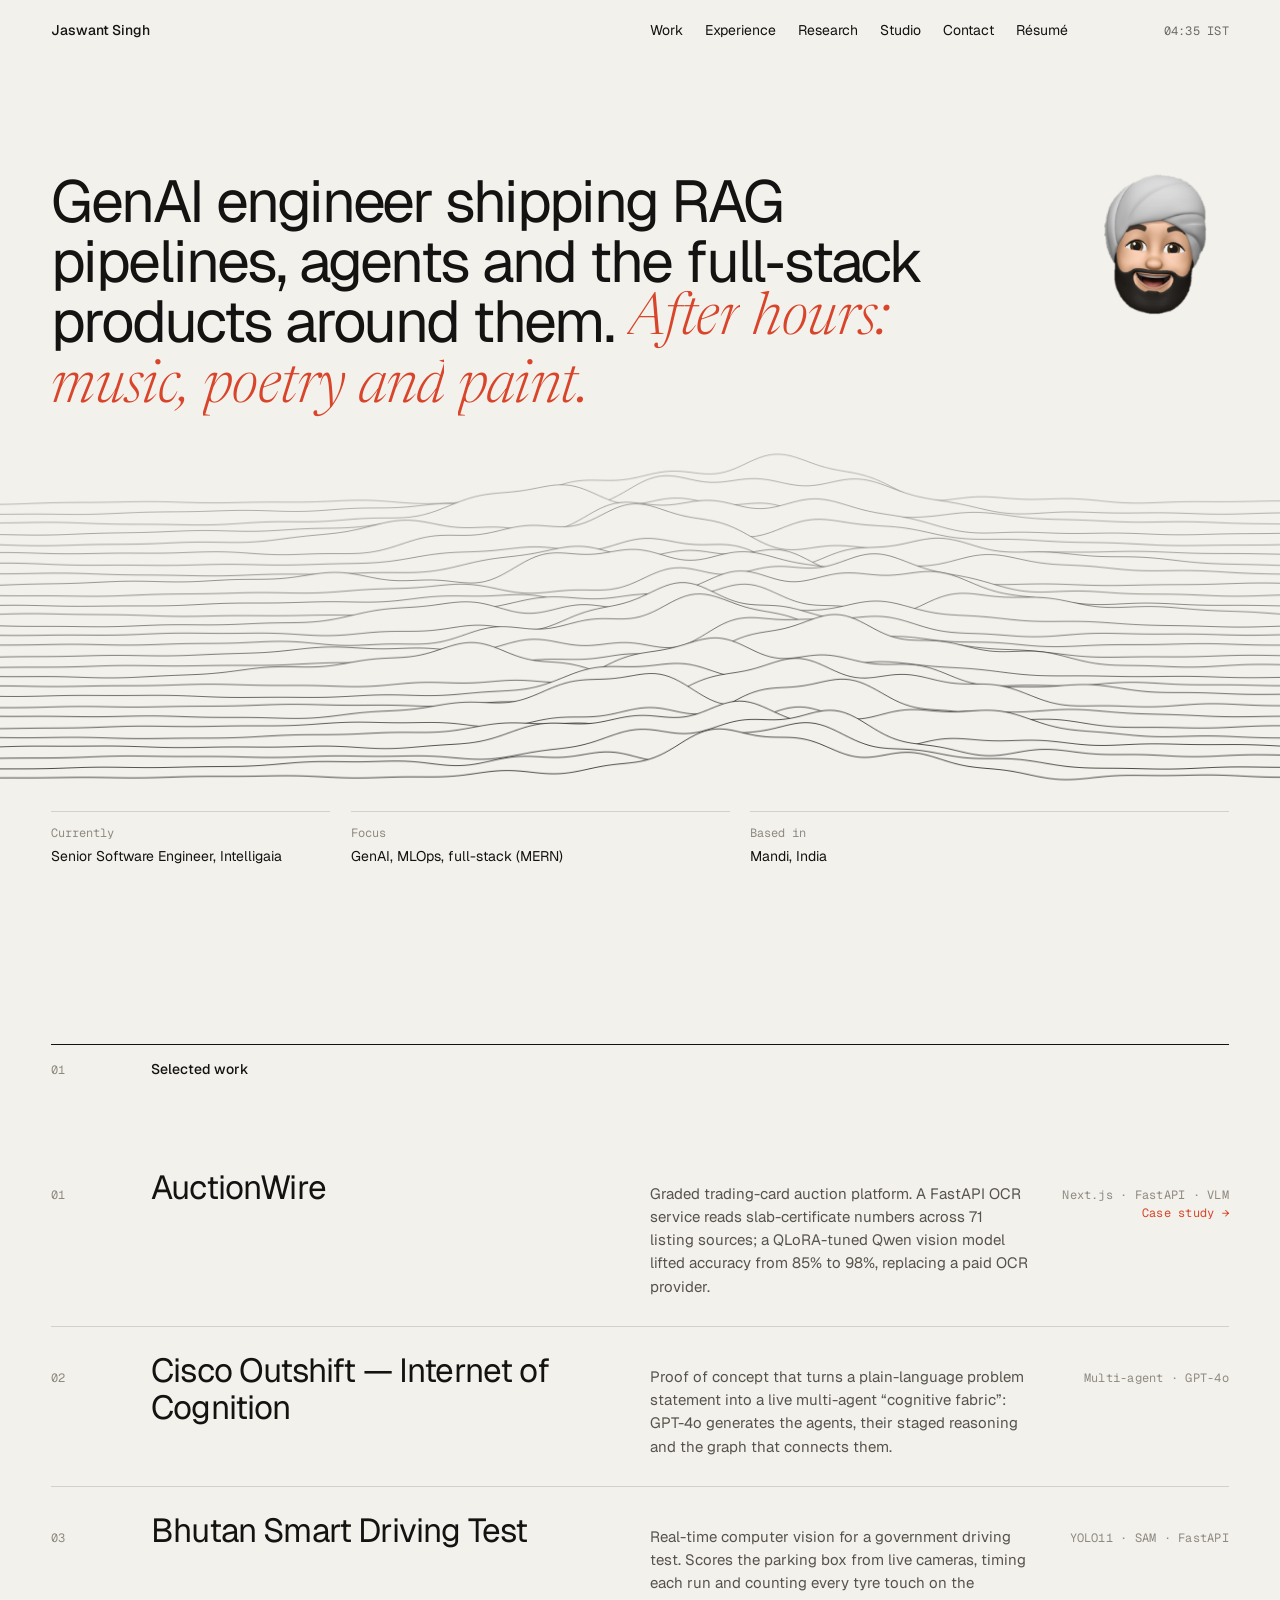
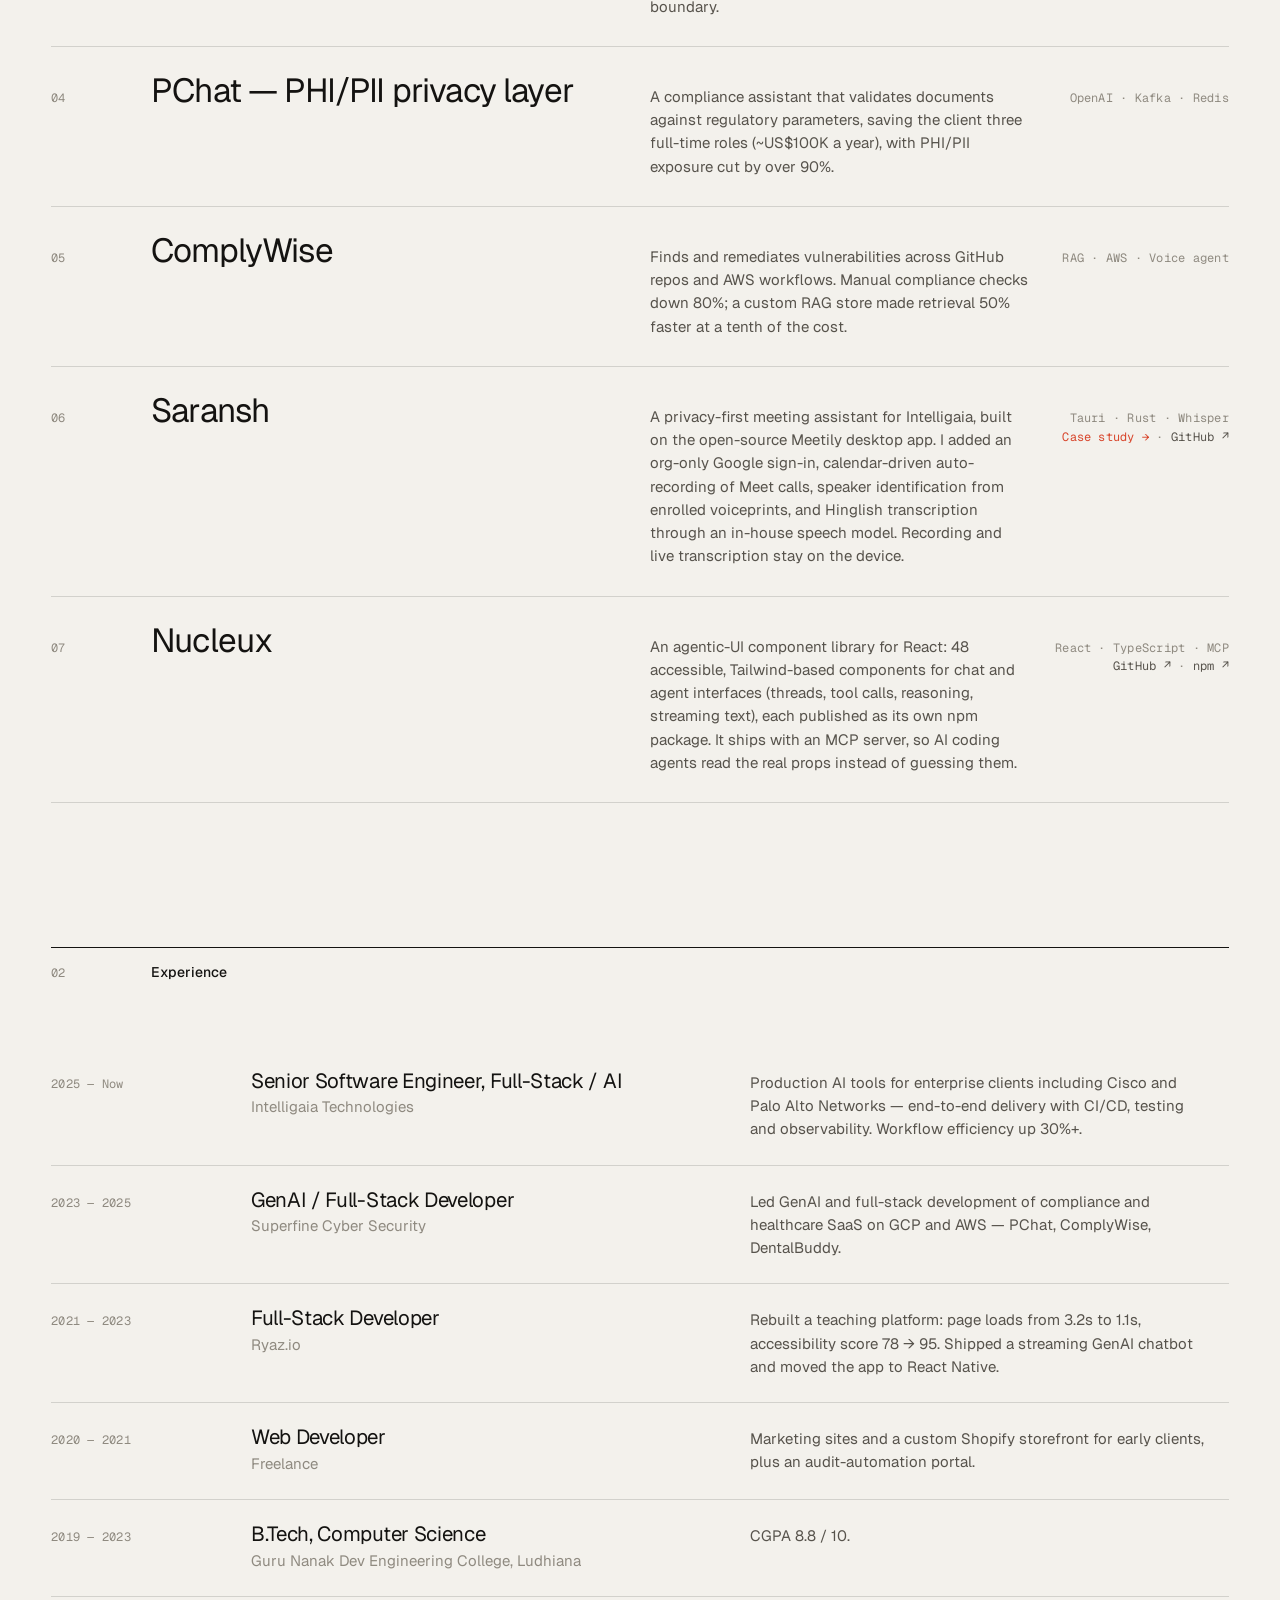
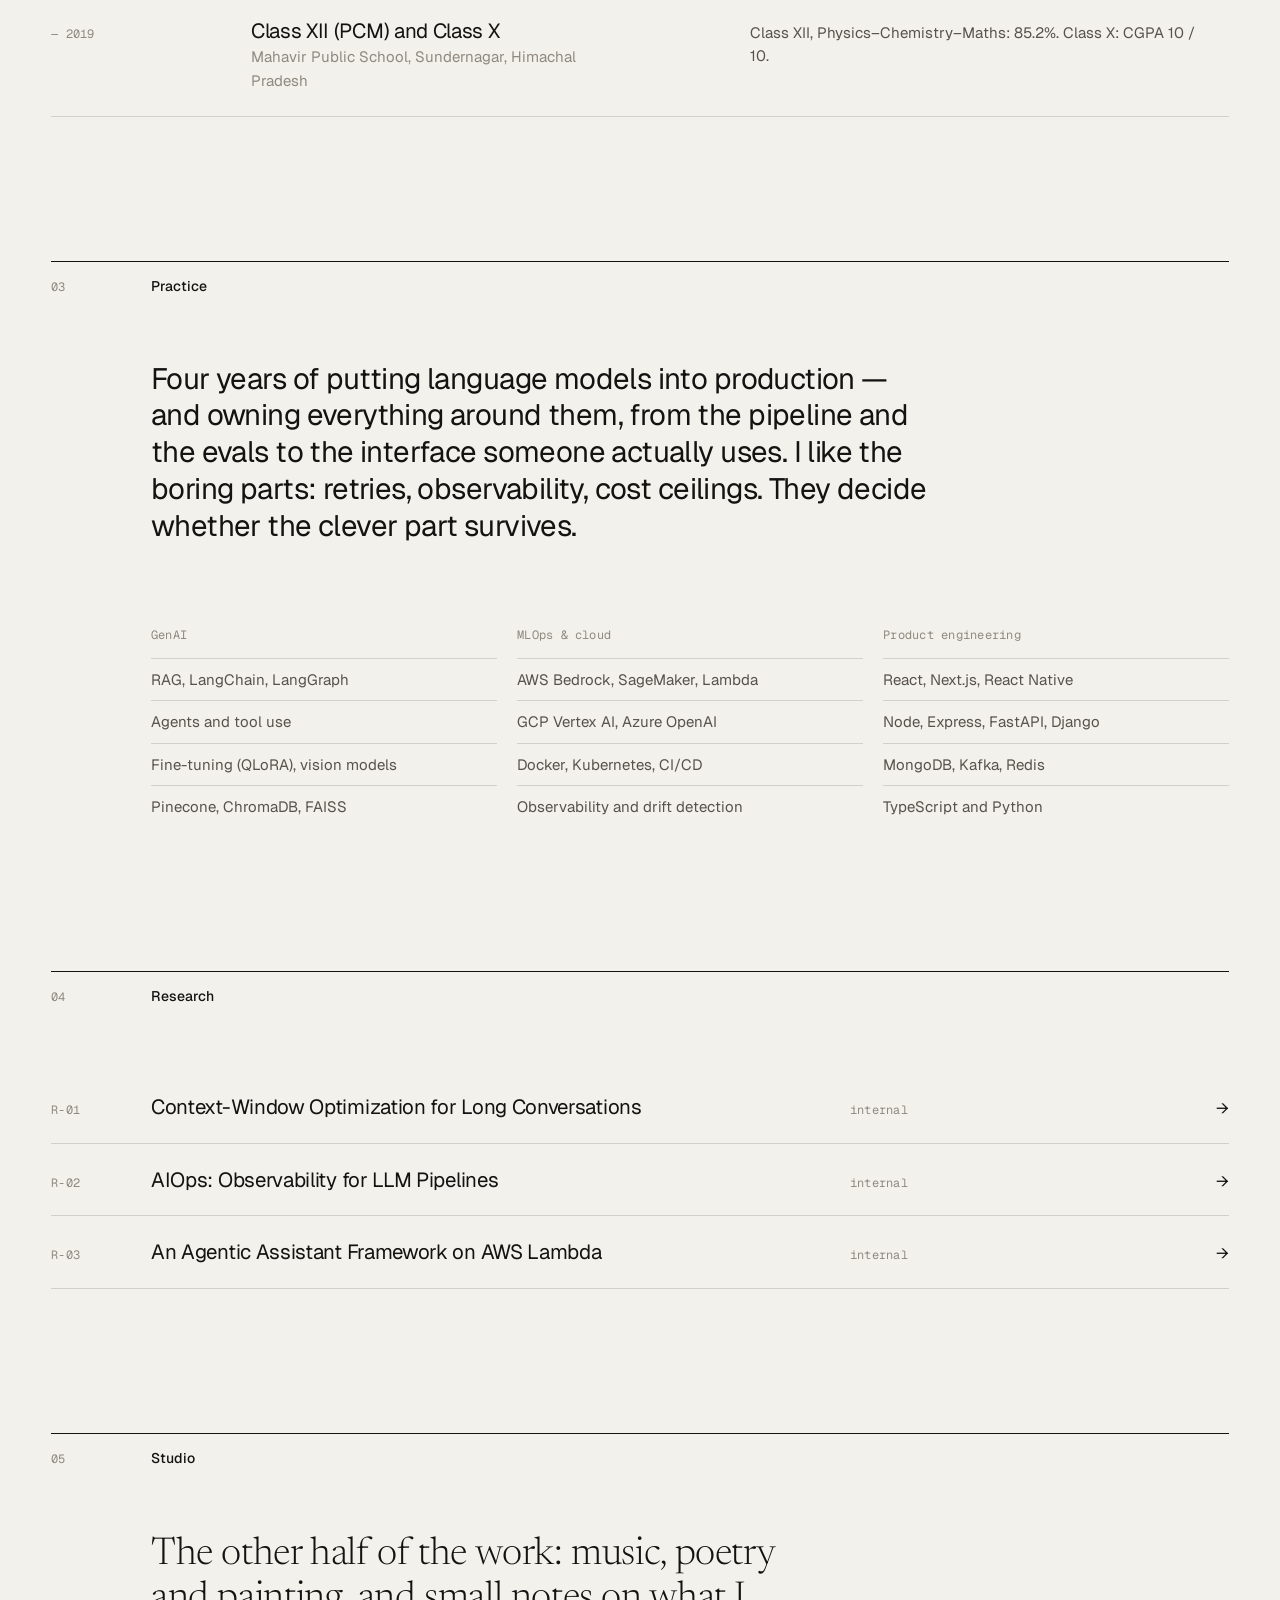
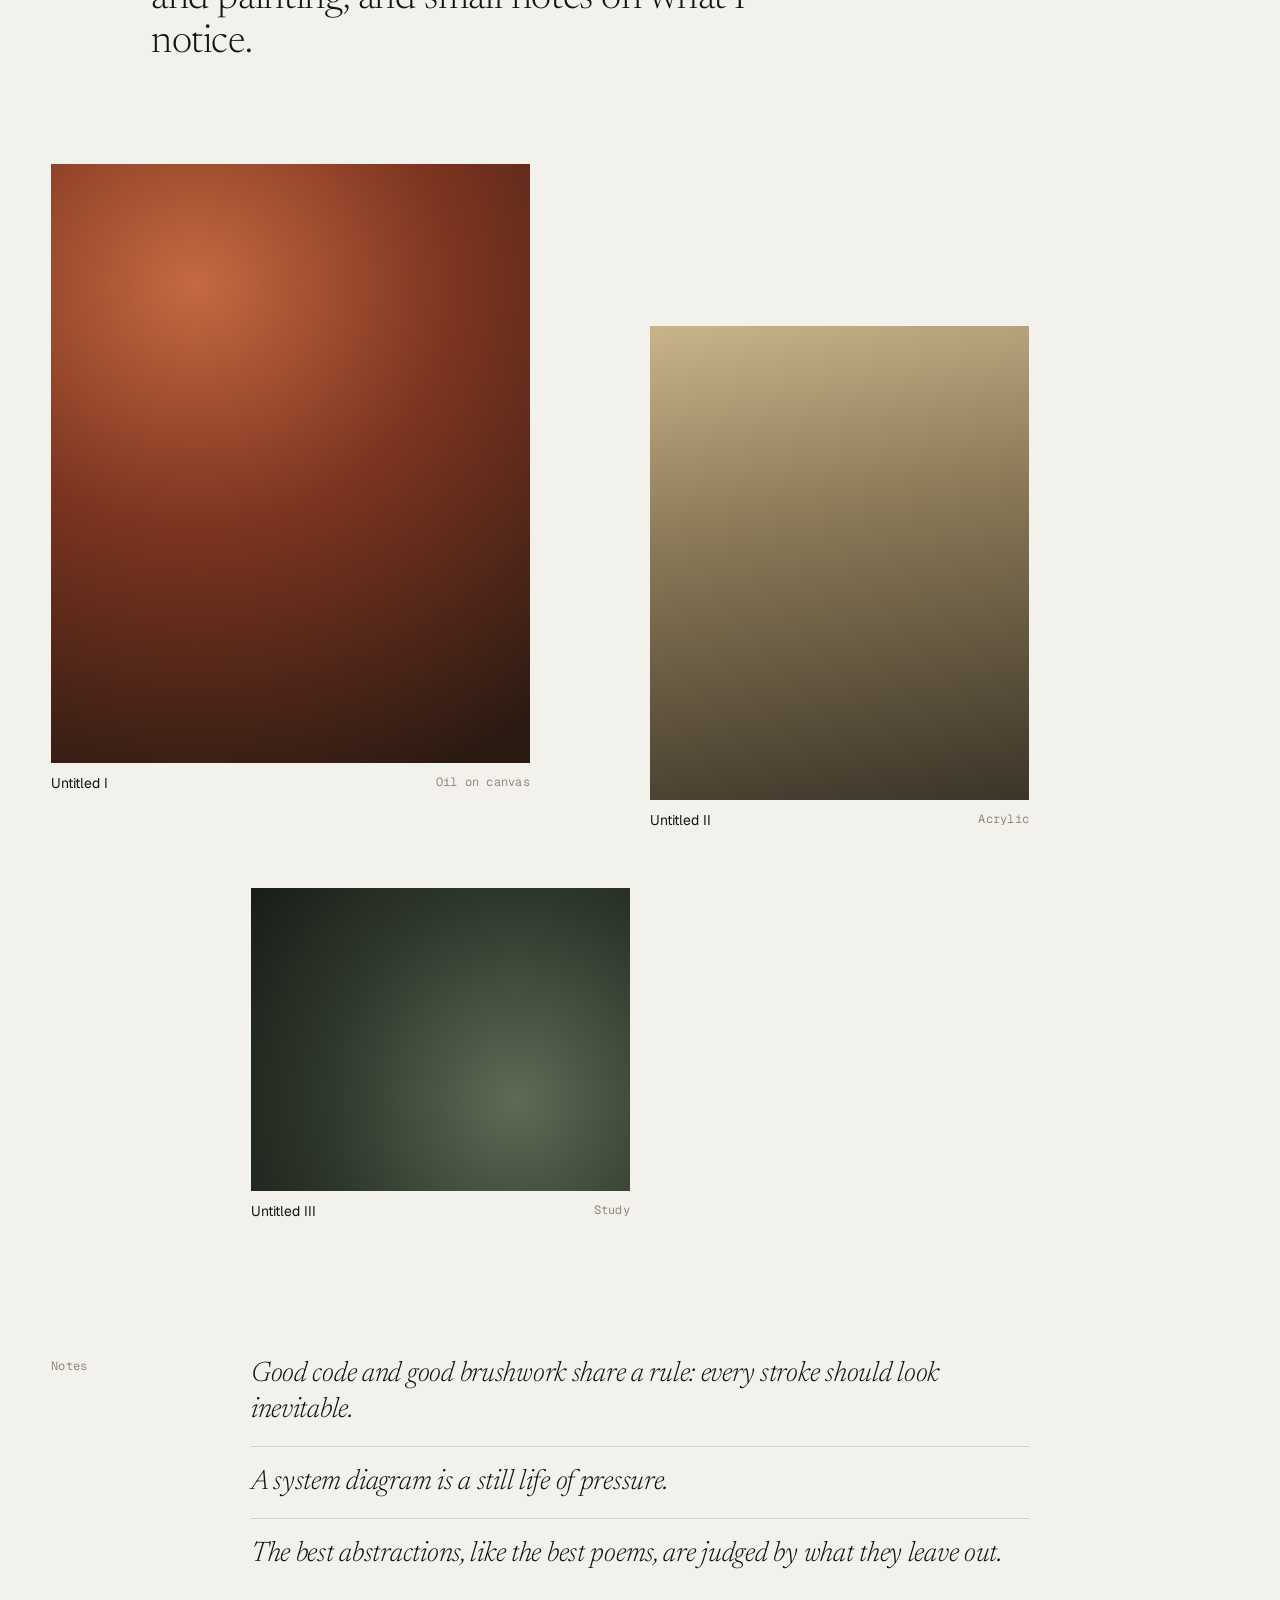
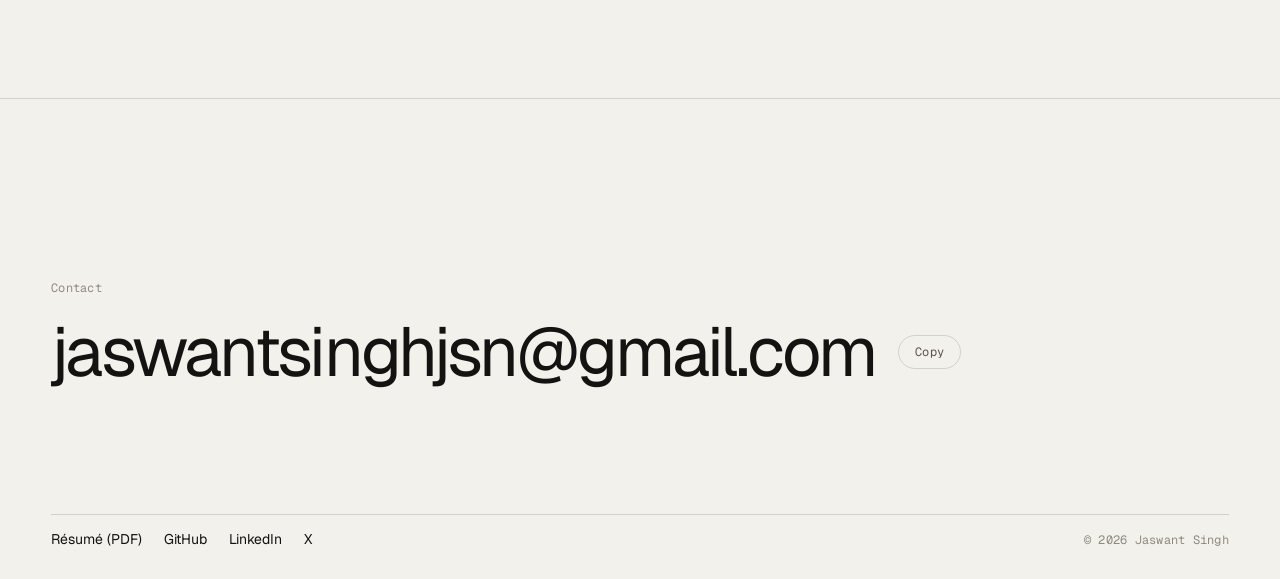
==== index.html @ c00fb73a "Add schooling; describe the art side as music, poetry and paint - Experience: Class XII (PCM, 85.2%)" ====
<!DOCTYPE html>
<html lang="en">
<head>
<meta charset="UTF-8" />
<meta name="viewport" content="width=device-width, initial-scale=1.0" />
<title>Jaswant Singh — GenAI Engineer</title>
<meta name="description" content="Jaswant Singh is a GenAI engineer with 4+ years shipping production RAG pipelines, agentic workflows and the full-stack products around them. After hours: music, poetry and paint." />
<meta name="theme-color" content="#f3f1ec" />
<link rel="canonical" href="https://jaswant.art/" />
<meta property="og:type" content="website" />
<meta property="og:url" content="https://jaswant.art/" />
<meta property="og:title" content="Jaswant Singh — GenAI Engineer" />
<meta property="og:description" content="GenAI engineer shipping RAG pipelines, agents and the full-stack products around them. After hours: music, poetry and paint." />
<meta property="og:image" content="https://jaswant.art/og.png" />
<meta name="twitter:card" content="summary_large_image" />
<meta name="twitter:creator" content="@CodeComposer009" />
<meta name="twitter:title" content="Jaswant Singh — GenAI Engineer" />
<meta name="twitter:description" content="GenAI engineer shipping RAG pipelines, agents and the full-stack products around them. After hours: music, poetry and paint." />
<meta name="twitter:image" content="https://jaswant.art/og.png" />
<link rel="icon" href="/favicon.ico" sizes="any" />
<link rel="icon" type="image/png" sizes="32x32" href="/img/favicon-32.png" />
<link rel="icon" type="image/png" sizes="192x192" href="/img/icon-192.png" />
<link rel="apple-touch-icon" href="/img/apple-touch-icon.png" />
<link rel="preconnect" href="https://fonts.googleapis.com" />
<link rel="preconnect" href="https://fonts.gstatic.com" crossorigin />
<link href="https://fonts.googleapis.com/css2?family=Geist:wght@300;400;500&family=Geist+Mono:wght@400&family=Newsreader:ital,opsz,wght@0,6..72,300;0,6..72,400;1,6..72,300;1,6..72,400&display=swap" rel="stylesheet" />
<link rel="stylesheet" href="css/style.css" />
<script type="application/ld+json">
{
  "@context": "https://schema.org",
  "@type": "Person",
  "name": "Jaswant Singh",
  "url": "https://jaswant.art/",
  "image": "https://jaswant.art/img/me.png",
  "jobTitle": "Senior Software Engineer (GenAI / Full-Stack)",
  "description": "GenAI engineer shipping RAG pipelines, agents and the full-stack products around them. After hours: music, poetry and paint.",
  "email": "mailto:jaswantsinghjsn@gmail.com",
  "worksFor": { "@type": "Organization", "name": "Intelligaia Technologies" },
  "alumniOf": [
    { "@type": "CollegeOrUniversity", "name": "Guru Nanak Dev Engineering College, Ludhiana" },
    { "@type": "HighSchool", "name": "Mahavir Public School, Sundernagar" }
  ],
  "address": { "@type": "PostalAddress", "addressLocality": "Mandi", "addressRegion": "Himachal Pradesh", "addressCountry": "IN" },
  "knowsAbout": ["Generative AI", "Retrieval-augmented generation", "AI agents", "LangChain", "LangGraph", "MLOps", "React", "Next.js", "Node.js", "Python", "FastAPI", "MongoDB", "System design", "Music", "Poetry", "Painting"],
  "sameAs": [
    "https://github.com/jaswantsinghh",
    "https://www.linkedin.com/in/jaswant-singh009",
    "https://x.com/CodeComposer009"
  ]
}
</script>
</head>
<body>

<a class="skip" href="#work">Skip to work</a>

<header class="top" id="top">
  <a class="top__name" href="#">Jaswant Singh</a>
  <nav class="top__nav" aria-label="Primary">
    <a href="#work">Work</a>
    <a href="#experience" class="top__wide">Experience</a>
    <a href="#writing">Research</a>
    <a href="#studio">Studio</a>
    <a href="#contact">Contact</a>
    <a href="resume.pdf" class="top__wide" target="_blank" rel="noopener">Résumé</a>
  </nav>
  <span class="top__time mono" id="clock" aria-label="Local time"></span>
</header>

<main>

  <!-- ─────────────────────────── INTRO ─────────────────────────── -->
  <section class="intro" aria-label="Introduction">
    <img class="intro__me" id="me" src="img/me.png" width="180" height="180" alt="Jaswant’s memoji: a smiling face with a grey turban and a full black beard" />
    <h1 class="intro__lede" data-split>
      GenAI engineer shipping RAG pipelines, agents and the full&#8209;stack products around them.
      <span class="soft">After hours: music, poetry and paint.</span>
    </h1>

    <dl class="intro__meta">
      <div><dt>Currently</dt><dd>Senior Software Engineer, Intelligaia</dd></div>
      <div><dt>Focus</dt><dd>GenAI, MLOps, full-stack (MERN)</dd></div>
      <div><dt>Based in</dt><dd>Mandi, India</dd></div>
    </dl>

    <canvas class="intro__field" id="field" aria-hidden="true"></canvas>
  </section>

  <!-- ─────────────────────────── WORK ─────────────────────────── -->
  <!-- ✏️ EDIT HERE: one <li class="row"> per project. data-seed changes the hover drawing. -->
  <section class="block" id="work">
    <header class="block__head">
      <span class="block__num mono">01</span>
      <h2 class="block__title">Selected work</h2>
    </header>

    <ol class="rows" id="workRows">
      <li class="row row--link" data-seed="3" data-reveal>
        <span class="row__idx mono">01</span>
        <h3 class="row__title"><a class="row__link" href="work/auctionwire/">AuctionWire</a></h3>
        <p class="row__desc">Graded trading-card auction platform. A FastAPI OCR service reads slab-certificate numbers across 71 listing sources; a QLoRA-tuned Qwen vision model lifted accuracy from 85% to 98%, replacing a paid OCR provider.</p>
        <span class="row__tags mono">Next.js · FastAPI · VLM<br/><span class="row__cta">Case study →</span></span>
      </li>
      <li class="row" data-seed="11" data-reveal>
        <span class="row__idx mono">02</span>
        <h3 class="row__title">Cisco Outshift — Internet of Cognition</h3>
        <p class="row__desc">Proof of concept that turns a plain-language problem statement into a live multi-agent “cognitive fabric”: GPT-4o generates the agents, their staged reasoning and the graph that connects them.</p>
        <span class="row__tags mono">Multi-agent · GPT-4o</span>
      </li>
      <li class="row" data-seed="27" data-reveal>
        <span class="row__idx mono">03</span>
        <h3 class="row__title">Bhutan Smart Driving Test</h3>
        <p class="row__desc">Real-time computer vision for a government driving test. Scores the parking box from live cameras, timing each run and counting every tyre touch on the boundary.</p>
        <span class="row__tags mono">YOLO11 · SAM · FastAPI</span>
      </li>
      <li class="row" data-seed="42" data-reveal>
        <span class="row__idx mono">04</span>
        <h3 class="row__title">PChat — PHI/PII privacy layer</h3>
        <p class="row__desc">A compliance assistant that validates documents against regulatory parameters, saving the client three full-time roles (~US$100K a year), with PHI/PII exposure cut by over 90%.</p>
        <span class="row__tags mono">OpenAI · Kafka · Redis</span>
      </li>
      <li class="row" data-seed="8" data-reveal>
        <span class="row__idx mono">05</span>
        <h3 class="row__title">ComplyWise</h3>
        <p class="row__desc">Finds and remediates vulnerabilities across GitHub repos and AWS workflows. Manual compliance checks down 80%; a custom RAG store made retrieval 50% faster at a tenth of the cost.</p>
        <span class="row__tags mono">RAG · AWS · Voice agent</span>
      </li>
      <li class="row row--link" data-seed="15" data-reveal>
        <span class="row__idx mono">06</span>
        <h3 class="row__title"><a class="row__link" href="work/saransh/">Saransh</a></h3>
        <p class="row__desc">A privacy-first meeting assistant for Intelligaia, built on the open-source Meetily desktop app. I added an org-only Google sign-in, calendar-driven auto-recording of Meet calls, speaker identification from enrolled voiceprints, and Hinglish transcription through an in-house speech model. Recording and live transcription stay on the device.</p>
        <span class="row__tags mono">Tauri · Rust · Whisper<br/><span class="row__cta">Case study →</span> · <a class="row__ext" href="https://github.com/jaswantsingh09/Saransh" target="_blank" rel="noopener">GitHub ↗</a></span>
      </li>
      <li class="row" data-seed="33" data-reveal>
        <span class="row__idx mono">07</span>
        <h3 class="row__title">Nucleux</h3>
        <p class="row__desc">An agentic-UI component library for React: 48 accessible, Tailwind-based components for chat and agent interfaces (threads, tool calls, reasoning, streaming text), each published as its own npm package. It ships with an MCP server, so AI coding agents read the real props instead of guessing them.</p>
        <span class="row__tags mono">React · TypeScript · MCP<br/><a class="row__ext" href="https://github.com/intelligaia-open-labs/nucleux" target="_blank" rel="noopener">GitHub ↗</a> · <a class="row__ext" href="https://www.npmjs.com/package/@nucleux/react" target="_blank" rel="noopener">npm ↗</a></span>
      </li>
    </ol>

    <div class="peek" id="peek" aria-hidden="true"><canvas id="peekCanvas"></canvas></div>
  </section>

  <!-- ─────────────────────────── EXPERIENCE ─────────────────────────── -->
  <section class="block" id="experience">
    <header class="block__head">
      <span class="block__num mono">02</span>
      <h2 class="block__title">Experience</h2>
    </header>

    <ol class="cv">
      <li class="cv__item" data-reveal>
        <span class="cv__when mono">2025 — Now</span>
        <div class="cv__what">
          <h3>Senior Software Engineer, Full-Stack / AI</h3>
          <p class="cv__org">Intelligaia Technologies</p>
        </div>
        <p class="cv__note">Production AI tools for enterprise clients including Cisco and Palo Alto Networks — end-to-end delivery with CI/CD, testing and observability. Workflow efficiency up 30%+.</p>
      </li>
      <li class="cv__item" data-reveal>
        <span class="cv__when mono">2023 — 2025</span>
        <div class="cv__what">
          <h3>GenAI / Full-Stack Developer</h3>
          <p class="cv__org">Superfine Cyber Security</p>
        </div>
        <p class="cv__note">Led GenAI and full-stack development of compliance and healthcare SaaS on GCP and AWS — PChat, ComplyWise, DentalBuddy.</p>
      </li>
      <li class="cv__item" data-reveal>
        <span class="cv__when mono">2021 — 2023</span>
        <div class="cv__what">
          <h3>Full-Stack Developer</h3>
          <p class="cv__org">Ryaz.io</p>
        </div>
        <p class="cv__note">Rebuilt a teaching platform: page loads from 3.2s to 1.1s, accessibility score 78 → 95. Shipped a streaming GenAI chatbot and moved the app to React Native.</p>
      </li>
      <li class="cv__item" data-reveal>
        <span class="cv__when mono">2020 — 2021</span>
        <div class="cv__what">
          <h3>Web Developer</h3>
          <p class="cv__org">Freelance</p>
        </div>
        <p class="cv__note">Marketing sites and a custom Shopify storefront for early clients, plus an audit-automation portal.</p>
      </li>
      <li class="cv__item" data-reveal>
        <span class="cv__when mono">2019 — 2023</span>
        <div class="cv__what">
          <h3>B.Tech, Computer Science</h3>
          <p class="cv__org">Guru Nanak Dev Engineering College, Ludhiana</p>
        </div>
        <p class="cv__note">CGPA 8.8 / 10.</p>
      </li>
      <li class="cv__item" data-reveal>
        <span class="cv__when mono">— 2019</span>
        <div class="cv__what">
          <h3>Class XII (PCM) and Class X</h3>
          <p class="cv__org">Mahavir Public School, Sundernagar, Himachal Pradesh</p>
        </div>
        <p class="cv__note">Class XII, Physics–Chemistry–Maths: 85.2%. Class X: CGPA 10 / 10.</p>
      </li>
    </ol>
  </section>

  <!-- ─────────────────────────── PRACTICE ─────────────────────────── -->
  <section class="block" id="practice">
    <header class="block__head">
      <span class="block__num mono">03</span>
      <h2 class="block__title">Practice</h2>
    </header>

    <div class="practice">
      <p class="practice__statement" data-reveal>
        Four years of putting language models into production — and owning everything around them,
        from the pipeline and the evals to the interface someone actually uses. I like the boring parts:
        retries, observability, cost ceilings. They decide whether the clever part survives.
      </p>
      <div class="practice__cols">
        <div data-reveal>
          <h3 class="label">GenAI</h3>
          <ul>
            <li>RAG, LangChain, LangGraph</li>
            <li>Agents and tool use</li>
            <li>Fine-tuning (QLoRA), vision models</li>
            <li>Pinecone, ChromaDB, FAISS</li>
          </ul>
        </div>
        <div data-reveal>
          <h3 class="label">MLOps &amp; cloud</h3>
          <ul>
            <li>AWS Bedrock, SageMaker, Lambda</li>
            <li>GCP Vertex AI, Azure OpenAI</li>
            <li>Docker, Kubernetes, CI/CD</li>
            <li>Observability and drift detection</li>
          </ul>
        </div>
        <div data-reveal>
          <h3 class="label">Product engineering</h3>
          <ul>
            <li>React, Next.js, React Native</li>
            <li>Node, Express, FastAPI, Django</li>
            <li>MongoDB, Kafka, Redis</li>
            <li>TypeScript and Python</li>
          </ul>
        </div>
      </div>
    </div>
  </section>

  <!-- ─────────────────────────── WRITING ─────────────────────────── -->
  <section class="block" id="writing">
    <header class="block__head">
      <span class="block__num mono">04</span>
      <h2 class="block__title">Research</h2>
    </header>
    <!-- rendered from js/content.js (blog + research) -->
    <ol class="entries" id="entries"></ol>
  </section>

  <!-- ─────────────────────────── STUDIO ─────────────────────────── -->
  <section class="studio" id="studio">
    <header class="block__head">
      <span class="block__num mono">05</span>
      <h2 class="block__title">Studio</h2>
    </header>

    <p class="studio__intro" data-reveal>
      The other half of the work: music, poetry and painting,
      and small notes on what I notice.
    </p>

    <!-- ✏️ EDIT HERE: swap each .plate__ph for <img src="art/your-file.jpg" alt="Title" /> -->
    <div class="plates">
      <figure class="plate plate--a" data-reveal>
        <div class="plate__img"><div class="plate__ph plate__ph--1"></div></div>
        <figcaption><span>Untitled I</span><span class="mono">Oil on canvas</span></figcaption>
      </figure>
      <figure class="plate plate--b" data-reveal>
        <div class="plate__img"><div class="plate__ph plate__ph--2"></div></div>
        <figcaption><span>Untitled II</span><span class="mono">Acrylic</span></figcaption>
      </figure>
      <figure class="plate plate--c" data-reveal>
        <div class="plate__img"><div class="plate__ph plate__ph--3"></div></div>
        <figcaption><span>Untitled III</span><span class="mono">Study</span></figcaption>
      </figure>
    </div>

    <!-- ✏️ EDIT HERE: poems — hidden for now; delete the `hidden` attribute to show them -->
    <div class="poems" hidden>
      <article class="poem" data-reveal>
        <h3>Garbage Collection</h3>
        <p>I keep old griefs in memory<br/>
        long after their references die —<br/>
        some part of me still marks them <em>reachable</em>,<br/>
        afraid of the silence they’d free.</p>
      </article>
      <article class="poem" data-reveal>
        <h3>Attention</h3>
        <p>The model weighs each word against the rest;<br/>
        so do we, at midnight, replaying a sentence<br/>
        someone said in passing — softmax over memory,<br/>
        one moment scored above a thousand days.</p>
      </article>
      <article class="poem" data-reveal>
        <h3>Monsoon, Debugged</h3>
        <p>The rain arrives like a hotfix at 2 a.m. —<br/>
        unplanned, loud, and somehow<br/>
        exactly what the parched system needed.</p>
      </article>
    </div>

    <div class="notes">
      <h3 class="label">Notes</h3>
      <!-- ✏️ EDIT HERE: short observations -->
      <ul class="notes__list">
        <li data-reveal>Good code and good brushwork share a rule: every stroke should look inevitable.</li>
        <li data-reveal>A system diagram is a still life of pressure.</li>
        <li data-reveal>The best abstractions, like the best poems, are judged by what they leave out.</li>
      </ul>
    </div>

    <div class="journal">
      <h3 class="label">Journal</h3>
      <!-- rendered from js/content.js (journal) -->
      <ol class="journal__list" id="journal"></ol>
    </div>
  </section>

  <!-- ─────────────────────────── CONTACT ─────────────────────────── -->
  <footer class="contact" id="contact">
    <p class="label">Contact</p>
    <!-- ✏️ EDIT HERE: your real email + links -->
    <div class="contact__mailrow">
      <a class="contact__mail" href="mailto:jaswantsinghjsn@gmail.com" data-split>jaswantsinghjsn@gmail.com</a>
      <button class="contact__copy mono" type="button" data-copy="jaswantsinghjsn@gmail.com" aria-live="polite">Copy</button>
    </div>
    <div class="contact__row">
      <nav class="contact__links" aria-label="Elsewhere">
        <a href="resume.pdf" target="_blank" rel="noopener">Résumé (PDF)</a>
        <a href="https://github.com/jaswantsinghh" target="_blank" rel="me noopener">GitHub</a>
        <a href="https://www.linkedin.com/in/jaswant-singh009" target="_blank" rel="me noopener">LinkedIn</a>
        <a href="https://x.com/CodeComposer009" target="_blank" rel="me noopener">X</a>
      </nav>
      <p class="mono">© <span id="year"></span> Jaswant Singh</p>
    </div>
  </footer>
</main>

<!-- reader for blog posts and research notes -->
<div class="reader" id="reader" aria-hidden="true" role="dialog" aria-modal="true" aria-labelledby="readerMeta">
  <div class="reader__scrim" id="readerScrim"></div>
  <article class="reader__panel" tabindex="-1">
    <button class="reader__close" id="readerClose" aria-label="Close">Close</button>
    <p class="reader__meta mono" id="readerMeta"></p>
    <div class="reader__body" id="readerBody"></div>
  </article>
</div>

<script src="js/content.js"></script>
<script src="js/main.js"></script>
</body>
</html>
---- css/style.css ----
/* ═══════════════════════════════════════════════════════════════
   jaswant.art
   Paper, ink, one red. A 12-column grid and a lot of air.
   ═══════════════════════════════════════════════════════════════ */

:root {
  --paper: #f3f1ec;
  --ink: #141311;
  --ink-2: #57534c;   /* secondary text */
  --ink-3: #8f8a80;   /* tertiary / labels */
  --rule: rgba(20, 19, 17, 0.14);
  --accent: #d8452b;

  --sans: "Geist", ui-sans-serif, system-ui, -apple-system, "Segoe UI", sans-serif;
  --serif: "Newsreader", "Iowan Old Style", Georgia, serif;
  --mono: "Geist Mono", ui-monospace, "SF Mono", Menlo, monospace;

  --pad: clamp(20px, 4vw, 56px);
  --gap: clamp(14px, 1.6vw, 24px);
  --ease: cubic-bezier(0.22, 1, 0.36, 1);
}

/* the studio turns the lights down — js toggles .is-night on <html> */
html.is-night {
  --paper: #151412;
  --ink: #ece8df;
  --ink-2: #b3ada2;
  --ink-3: #7d786f;
  --rule: rgba(236, 232, 223, 0.14);
}

*, *::before, *::after { margin: 0; padding: 0; box-sizing: border-box; }

html { scroll-behavior: smooth; -webkit-text-size-adjust: 100%; }

body {
  background: var(--paper);
  color: var(--ink);
  font-family: var(--sans);
  font-size: 16px;
  line-height: 1.55;
  font-weight: 400;
  -webkit-font-smoothing: antialiased;
  text-rendering: optimizeLegibility;
  transition: background-color 0.9s var(--ease), color 0.9s var(--ease);
  overflow-x: hidden;
}

::selection { background: var(--accent); color: #fff; }

[hidden] { display: none !important; }
a { color: inherit; text-decoration: none; }
ul, ol { list-style: none; }
img { display: block; max-width: 100%; }

.mono { font-family: var(--mono); font-size: 12px; letter-spacing: 0.02em; }
.label {
  font-family: var(--mono); font-size: 12px; font-weight: 400;
  letter-spacing: 0.02em; color: var(--ink-3);
}

.skip {
  position: absolute; left: -9999px; top: 12px; z-index: 100;
  background: var(--ink); color: var(--paper); padding: 8px 14px;
}
.skip:focus { left: 12px; }

:focus-visible { outline: 1.5px solid var(--accent); outline-offset: 3px; }

/* underline that draws in from the left */
.top__nav a, .contact__links a, .reader__close {
  background: linear-gradient(currentColor, currentColor) no-repeat 0 100% / 0 1px;
  transition: background-size 0.5s var(--ease), color 0.3s;
}
.top__nav a:hover, .contact__links a:hover, .reader__close:hover { background-size: 100% 1px; }

/* ─────────────────────────── header ─────────────────────────── */
.top {
  position: fixed; inset: 0 0 auto 0; z-index: 50;
  display: grid; grid-template-columns: repeat(12, 1fr); column-gap: var(--gap);
  align-items: baseline;
  padding: 20px var(--pad);
  font-size: 14px;
  background: color-mix(in srgb, var(--paper) 88%, transparent);
  -webkit-backdrop-filter: blur(10px); backdrop-filter: blur(10px);
  transition: background-color 0.9s var(--ease);
}
.top__name { grid-column: 1 / span 3; font-weight: 500; }
.top__nav { grid-column: 7 / span 4; display: flex; gap: 22px; }
.top__time { grid-column: 11 / span 2; justify-self: end; color: inherit; opacity: 0.6; }
/* mid widths: drop the clock and let the nav sit flush right */
@media (max-width: 1180px) {
  .top__time { display: none; }
  .top__nav { grid-column: 4 / -1; justify-self: end; }
}
@media (max-width: 760px) {
  .top { grid-template-columns: 1fr auto; }
  .top__name { grid-column: 1; }
  .top__nav { grid-column: 2; gap: 14px; }
  .top__wide { display: none; }
  .top__name { white-space: nowrap; }
  .top__time { display: none; }
}
@media (max-width: 400px) {
  .top__nav { gap: 11px; font-size: 13px; }
}
@media (max-width: 350px) {
  .top { column-gap: 10px; font-size: 12.5px; }
  .top__nav { gap: 8px; font-size: 12.5px; }
}

/* ─────────────────────────── intro ─────────────────────────── */
.intro {
  position: relative;
  min-height: 100svh;
  display: flex; flex-direction: column;
  padding: clamp(110px, 19vh, 190px) var(--pad) 32px;
}
.intro__lede {
  max-width: 15.5em;
  font-weight: 400;
  font-size: clamp(32px, 4.6vw, 74px);
  line-height: 1.02;
  letter-spacing: -0.035em;
  position: relative; z-index: 2;
}
/* the memoji sits in the empty top-right of the intro, tilting toward the cursor */
.intro__me {
  position: absolute;
  top: clamp(110px, 19vh, 190px);  /* same as the intro’s top padding, so it lines up with the lede */
  right: var(--pad);
  width: clamp(104px, 11.5vw, 176px); height: auto;
  transform-origin: 50% 85%;
  will-change: transform;
  opacity: 0; animation: me-in 1.2s 0.5s var(--ease) forwards;
}
@keyframes me-in { from { opacity: 0; translate: 0 18px; } to { opacity: 1; translate: 0 0; } }
@media (max-width: 760px) {
  .intro__me { position: static; width: 84px; margin: 0 0 18px -6px; }
}
.intro__lede .soft {
  font-family: var(--serif); font-style: italic; font-weight: 300;
  letter-spacing: -0.01em;
  color: var(--accent);
}
.intro__meta {
  order: 3;
  display: grid; grid-template-columns: repeat(12, 1fr); column-gap: var(--gap);
  margin-top: 0;
  position: relative; z-index: 2;
  font-size: 14px;
}
.intro__meta div { grid-column: span 3; border-top: 1px solid var(--rule); padding-top: 12px; }
.intro__meta div:first-child { grid-column: 1 / span 3; }
.intro__meta div:nth-child(2) { grid-column: 4 / span 4; }
.intro__meta div:nth-child(3) { grid-column: 8 / span 5; }
.intro__meta dt { font-family: var(--mono); font-size: 12px; color: var(--ink-3); margin-bottom: 4px; }
.intro__meta dd { color: var(--ink); }
@media (max-width: 760px) {
  .intro__meta { display: block; }
  .intro__meta div { margin-bottom: 14px; }
}

/* the field takes whatever height is left between the lede and the meta row */
.intro__field {
  order: 2;
  flex: 1 1 0;      /* basis 0: ignore the canvas's own pixel size */
  min-height: 200px;
  width: calc(100% + 2 * var(--pad));
  margin: 12px calc(-1 * var(--pad)) 20px;
  display: block;
  pointer-events: none;
}

/* ─────────────────────────── blocks ─────────────────────────── */
.block, .studio { padding: clamp(96px, 16vh, 180px) var(--pad) 0; position: relative; }
.block__head {
  display: grid; grid-template-columns: repeat(12, 1fr); column-gap: var(--gap);
  align-items: baseline;
  border-top: 1px solid var(--ink);
  padding-top: 14px;
  margin-bottom: clamp(40px, 7vh, 80px);
}
.block__num { grid-column: 1 / span 1; color: var(--ink-3); }
.block__title { grid-column: 2 / span 6; font-size: 14px; font-weight: 500; letter-spacing: 0; }
@media (max-width: 760px) {
  .block__num { grid-column: 1 / span 2; }
  .block__title { grid-column: 3 / -1; }
}

/* ─────────────────────────── work rows ─────────────────────────── */
.rows { border-bottom: 1px solid var(--rule); }
.row {
  display: grid; grid-template-columns: repeat(12, 1fr); column-gap: var(--gap);
  align-items: baseline;
  padding: 26px 0 28px;
  border-top: 1px solid var(--rule);
  position: relative;
  cursor: default;
}
.row:first-child { border-top: none; }
.row__idx { grid-column: 1 / span 1; color: var(--ink-3); }
.row__title {
  grid-column: 2 / span 5;
  font-size: clamp(24px, 2.6vw, 38px); font-weight: 400; letter-spacing: -0.025em; line-height: 1.1;
  transition: transform 0.6s var(--ease), color 0.3s;
}
.row__desc { grid-column: 7 / span 4; color: var(--ink-2); font-size: 15px; max-width: 42ch; }
.row__tags { grid-column: 11 / span 2; justify-self: end; text-align: right; color: var(--ink-3); }
.rows:hover .row { color: var(--ink-3); }
.rows:hover .row .row__desc { color: var(--ink-3); }
.rows .row:hover, .rows .row:hover .row__desc { color: var(--ink); }
.rows .row:hover .row__title { transform: translateX(10px); color: var(--accent); }
.row, .row__desc { transition: color 0.35s; }
@media (max-width: 900px) {
  .row__idx { grid-column: 1 / span 1; }
  .row__title { grid-column: 2 / -1; }
  .row__desc { grid-column: 2 / -1; margin-top: 10px; }
  .row__tags { grid-column: 2 / -1; justify-self: start; text-align: left; margin-top: 10px; }
}

/* floating drawing that follows the cursor over the work list */
.peek {
  position: fixed; left: 0; top: 0; z-index: 40;
  width: 300px; height: 210px;
  pointer-events: none;
  opacity: 0; transform: scale(0.92);
  transition: opacity 0.35s var(--ease), transform 0.5s var(--ease);
  will-change: transform;
}
.peek.is-on { opacity: 1; transform: scale(1); }
.peek canvas { width: 100%; height: 100%; display: block; }
@media (hover: none) { .peek { display: none; } }

/* ─────────────────────────── experience ─────────────────────────── */
.cv { border-bottom: 1px solid var(--rule); }
.cv__item {
  display: grid; grid-template-columns: repeat(12, 1fr); column-gap: var(--gap);
  align-items: baseline;
  padding: 22px 0 24px; border-top: 1px solid var(--rule);
}
.cv__item:first-child { border-top: none; }
.cv__when { grid-column: 1 / span 2; color: var(--ink-3); }
.cv__what { grid-column: 3 / span 4; }
.cv__what h3 { font-size: clamp(18px, 1.6vw, 22px); font-weight: 400; letter-spacing: -0.015em; line-height: 1.2; }
.cv__org { color: var(--ink-3); font-size: 15px; margin-top: 2px; }
.cv__note { grid-column: 8 / span 5; color: var(--ink-2); font-size: 15px; max-width: 46ch; }
@media (max-width: 900px) {
  .cv__when { grid-column: 1 / -1; margin-bottom: 6px; }
  .cv__what, .cv__note { grid-column: 1 / -1; }
  .cv__note { margin-top: 10px; }
}

/* ─────────────────────────── practice ─────────────────────────── */
.practice { display: grid; grid-template-columns: repeat(12, 1fr); column-gap: var(--gap); }
.practice__statement {
  grid-column: 2 / span 8;
  font-size: clamp(22px, 2.3vw, 34px); line-height: 1.25; letter-spacing: -0.02em;
  margin-bottom: clamp(56px, 9vh, 100px);
}
.practice__cols {
  grid-column: 2 / -1;
  display: grid; grid-template-columns: repeat(3, 1fr); column-gap: var(--gap);
}
.practice__cols .label { margin-bottom: 14px; }
.practice__cols li { font-size: 15px; padding: 9px 0; border-top: 1px solid var(--rule); color: var(--ink-2); }
@media (max-width: 760px) {
  .practice__statement, .practice__cols { grid-column: 1 / -1; }
  .practice__cols { grid-template-columns: 1fr; row-gap: 36px; }
}

/* ─────────────────────────── writing ─────────────────────────── */
.entries { border-bottom: 1px solid var(--rule); }
.entry {
  display: grid; grid-template-columns: repeat(12, 1fr); column-gap: var(--gap);
  align-items: baseline;
  width: 100%; padding: 20px 0;
  background: none; border: none; border-top: 1px solid var(--rule);
  font: inherit; color: inherit; text-align: left;
  cursor: pointer;
}
.entries li:first-child .entry { border-top: none; }
.entry__type { grid-column: 1 / span 1; color: var(--ink-3); }
.entry__title { grid-column: 2 / span 7; font-size: clamp(18px, 1.6vw, 22px); letter-spacing: -0.015em; transition: color 0.3s; }
.entry__meta { grid-column: 9 / span 3; color: var(--ink-3); }
.entry__arrow { grid-column: 12 / span 1; justify-self: end; transition: transform 0.5s var(--ease); }
.entry:hover .entry__title { color: var(--accent); }
.entry:hover .entry__arrow { transform: translateX(6px); }
@media (max-width: 760px) {
  .entry__type { grid-column: 1 / span 3; }
  .entry__title { grid-column: 1 / -1; order: 3; margin-top: 4px; }
  .entry__meta { grid-column: 4 / span 8; }
  .entry__arrow { display: none; }
}

/* ─────────────────────────── studio ─────────────────────────── */
.studio__intro {
  display: block;
  margin-left: calc((100% + var(--gap)) / 12);
  max-width: 30ch;
  font-family: var(--serif); font-weight: 300;
  font-size: clamp(26px, 3vw, 44px); line-height: 1.15; letter-spacing: -0.01em;
  margin-bottom: clamp(64px, 11vh, 130px);
}
@media (max-width: 760px) { .studio__intro { margin-left: 0; } }

.plates {
  display: grid; grid-template-columns: repeat(12, 1fr); column-gap: var(--gap); row-gap: 56px;
  align-items: start;
  margin-bottom: clamp(96px, 15vh, 170px);
}
.plate--a { grid-column: 1 / span 5; }
.plate--b { grid-column: 7 / span 4; margin-top: 18vh; }
.plate--c { grid-column: 3 / span 4; }
.plate__img { overflow: hidden; }
.plate__img > * { transition: transform 1.4s var(--ease); }
.plate:hover .plate__img > * { transform: scale(1.03); }
.plate__ph { aspect-ratio: 4 / 5; }
.plate--c .plate__ph { aspect-ratio: 5 / 4; }
.plate__ph--1 { background: radial-gradient(120% 90% at 30% 20%, #c46a42 0%, #7d3420 45%, #2a1a12 100%); }
.plate__ph--2 { background: linear-gradient(170deg, #c9b48a 0%, #8c7a58 40%, #3b3428 100%); }
.plate__ph--3 { background: radial-gradient(90% 120% at 70% 70%, #5d6b55 0%, #2f382c 55%, #171b15 100%); }
.plate figcaption {
  display: flex; justify-content: space-between; gap: 12px;
  padding-top: 10px; font-size: 14px;
}
.plate figcaption .mono { color: var(--ink-3); }
@media (max-width: 760px) {
  .plate--a, .plate--b, .plate--c { grid-column: 1 / -1; margin-top: 0; }
}

.poems {
  display: grid; grid-template-columns: repeat(12, 1fr); column-gap: var(--gap); row-gap: 64px;
  margin-bottom: clamp(96px, 15vh, 170px);
}
.poem { grid-column: span 4; }
.poem h3 { font-family: var(--mono); font-size: 12px; font-weight: 400; color: var(--ink-3); margin-bottom: 18px; }
.poem p { font-family: var(--serif); font-size: clamp(19px, 1.5vw, 22px); line-height: 1.5; font-weight: 300; }
.poem em { color: var(--accent); }
@media (max-width: 900px) { .poem { grid-column: 1 / -1; max-width: 34ch; } }

.notes, .journal {
  display: grid; grid-template-columns: repeat(12, 1fr); column-gap: var(--gap);
  margin-bottom: clamp(72px, 12vh, 130px);
}
.notes .label, .journal .label { grid-column: 1 / span 2; }
.notes__list, .journal__list { grid-column: 3 / span 8; }
.notes__list li {
  font-family: var(--serif); font-style: italic; font-weight: 300;
  font-size: clamp(22px, 2.2vw, 32px); line-height: 1.25; letter-spacing: -0.01em;
  padding: 18px 0; border-top: 1px solid var(--rule);
}
.notes__list li:first-child { border-top: none; padding-top: 0; }
.journal__list li {
  display: grid; grid-template-columns: 110px 1fr; column-gap: var(--gap);
  padding: 14px 0; border-top: 1px solid var(--rule);
  font-size: 15px; color: var(--ink-2);
}
.journal__list li:first-child { border-top: none; padding-top: 0; }
.journal__list time { font-family: var(--mono); font-size: 12px; color: var(--ink-3); padding-top: 2px; }
@media (max-width: 760px) {
  .notes .label, .journal .label { grid-column: 1 / -1; margin-bottom: 16px; }
  .notes__list, .journal__list { grid-column: 1 / -1; }
  .journal__list li { grid-template-columns: 1fr; row-gap: 4px; }
}

/* ─────────────────────────── contact ─────────────────────────── */
.contact {
  padding: clamp(120px, 20vh, 220px) var(--pad) 28px;
  border-top: 1px solid var(--rule);
}
.contact .label { margin-bottom: 18px; }
.contact__mail {
  display: inline-block;
  font-size: clamp(26px, 5.4vw, 92px); line-height: 1.05; letter-spacing: -0.04em; font-weight: 400;
  max-width: 100%; overflow-wrap: anywhere;
  transition: color 0.35s;
}
.contact__mail:hover { color: var(--accent); }
.contact__mailrow { display: flex; align-items: center; flex-wrap: wrap; gap: 14px 22px; }
.contact__copy {
  background: none; color: var(--ink-2); cursor: pointer;
  border: 1px solid var(--rule); border-radius: 100px;
  padding: 8px 16px; font-size: 12px;
  transition: color 0.3s, border-color 0.3s, background-color 0.3s;
}
.contact__copy:hover { color: var(--ink); border-color: var(--ink); }
.contact__copy.is-done { color: var(--paper); background: var(--ink); border-color: var(--ink); }
.contact__row {
  display: flex; justify-content: space-between; align-items: baseline; flex-wrap: wrap; gap: 16px;
  margin-top: clamp(80px, 14vh, 160px);
  padding-top: 14px; border-top: 1px solid var(--rule);
  font-size: 14px;
}
.contact__links { display: flex; gap: 22px; }
.contact__row .mono { color: var(--ink-3); }

/* ─────────────────────────── reader ─────────────────────────── */
.reader { position: fixed; inset: 0; z-index: 200; visibility: hidden; }
.reader.is-open { visibility: visible; }
.reader__scrim {
  position: absolute; inset: 0; background: rgba(20, 19, 17, 0.35);
  opacity: 0; transition: opacity 0.5s var(--ease);
}
.reader.is-open .reader__scrim { opacity: 1; }
.reader__panel {
  position: absolute; top: 0; right: 0; bottom: 0;
  width: min(720px, 100%);
  overflow-y: auto; overscroll-behavior: contain;
  background: #f3f1ec; color: #141311;
  padding: clamp(28px, 5vw, 64px);
  transform: translateX(100%);
  transition: transform 0.7s var(--ease);
  outline: none;
}
.reader.is-open .reader__panel { transform: none; }
.reader__close {
  position: sticky; top: 0; float: right;
  background-color: transparent; border: none; font: inherit; font-size: 14px; color: inherit;
  cursor: pointer; padding: 2px 0;
}
.reader__meta { color: #8f8a80; margin-bottom: 40px; }
.reader__body h1 { font-size: clamp(30px, 3.6vw, 44px); font-weight: 400; letter-spacing: -0.03em; line-height: 1.08; margin-bottom: 28px; }
.reader__body h2 { font-size: 18px; font-weight: 500; margin: 36px 0 10px; }
.reader__body p, .reader__body li { font-family: var(--serif); font-size: 19px; line-height: 1.6; color: #2c2925; }
.reader__body p { margin-bottom: 18px; }
.reader__body ul { margin: 0 0 18px 20px; list-style: disc; }
.reader__body li { margin-bottom: 6px; }
.reader__body em { font-style: italic; }
.reader__body a { color: #d8452b; text-decoration: underline; text-underline-offset: 3px; }
.reader__body code { font-family: var(--mono); font-size: 0.82em; background: rgba(20, 19, 17, 0.06); padding: 2px 5px; }
.reader__body pre {
  background: #141311; color: #ece8df; padding: 18px 20px; margin: 0 0 18px;
  overflow-x: auto; font-size: 13px; line-height: 1.6;
}
.reader__body pre code { background: none; padding: 0; font-size: inherit; }

/* ─────────────────────────── motion ─────────────────────────── */
[data-reveal] {
  opacity: 0; transform: translateY(24px);
  transition: opacity 1s var(--ease), transform 1.2s var(--ease);
}
[data-reveal].is-in { opacity: 1; transform: none; }

/* split headings: each word rises out of a mask */
.w { display: inline-block; overflow: hidden; vertical-align: top; padding-bottom: 0.08em; margin-bottom: -0.08em; }
.w > span { display: inline-block; transform: translateY(105%); transition: transform 1.1s var(--ease); }
.is-split.is-in .w > span { transform: none; }

@media (prefers-reduced-motion: reduce) {
  html { scroll-behavior: auto; }
  *, *::before, *::after { transition-duration: 0.01ms !important; animation-duration: 0.01ms !important; }
  [data-reveal], .w > span { opacity: 1; transform: none; }
}

/* ═══════════════════════════════════════════════════════════════
   CASE STUDY PAGES (work/*)
   ═══════════════════════════════════════════════════════════════ */
.cs-hero { padding: clamp(110px, 19vh, 190px) var(--pad) 0; }
.cs-hero__crumb { color: var(--ink-3); margin-bottom: clamp(28px, 5vh, 48px); }
.cs-hero__crumb a { color: var(--ink-2); }
.cs-hero__crumb a:hover { color: var(--accent); }
.cs-hero__title {
  font-size: clamp(56px, 12vw, 190px); font-weight: 400;
  letter-spacing: -0.055em; line-height: 0.92;
}
.cs-hero__lede {
  font-family: var(--serif); font-style: italic; font-weight: 300;
  font-size: clamp(24px, 2.8vw, 40px); line-height: 1.2; letter-spacing: -0.01em;
  color: var(--accent);
  max-width: 24em; margin-top: clamp(22px, 4vh, 40px);
}
.cs-meta {
  display: grid; grid-template-columns: repeat(4, 1fr); column-gap: var(--gap); row-gap: 18px;
  margin-top: clamp(56px, 10vh, 110px); font-size: 14px;
}
.cs-meta div { border-top: 1px solid var(--rule); padding-top: 12px; }
.cs-meta dt { font-family: var(--mono); font-size: 12px; color: var(--ink-3); margin-bottom: 4px; }
@media (max-width: 900px) { .cs-meta { grid-template-columns: 1fr 1fr; } }
@media (max-width: 520px) { .cs-meta { grid-template-columns: 1fr; } }

.cs-stats {
  display: grid; grid-template-columns: repeat(4, 1fr); column-gap: var(--gap); row-gap: 40px;
  padding: clamp(80px, 14vh, 150px) var(--pad) 0;
}
.cs-stat { border-top: 1px solid var(--ink); padding-top: 16px; }
.cs-stat__n {
  font-size: clamp(36px, 4.2vw, 64px); letter-spacing: -0.045em; line-height: 1;
  font-variant-numeric: tabular-nums; white-space: nowrap;
}
.cs-stat__from { color: var(--ink-3); }
.cs-stat__l { margin-top: 14px; font-size: 14.5px; color: var(--ink-2); max-width: 26ch; }
@media (max-width: 900px) { .cs-stats { grid-template-columns: 1fr 1fr; } }
@media (max-width: 600px) { .cs-stat--wide { grid-column: 1 / -1; } }

.cs-block { padding: clamp(96px, 16vh, 170px) var(--pad) 0; }
.cs-intro { color: var(--ink-2); margin: -20px 0 36px; }
.cs-prose { max-width: 62ch; margin-left: calc((100% + var(--gap)) / 12); }
.cs-prose p { color: var(--ink-2); font-size: 17px; line-height: 1.65; margin-bottom: 18px; }
.cs-prose em, .cs-big em { font-family: var(--serif); font-style: italic; color: var(--accent); }
.cs-big {
  font-size: clamp(22px, 2.3vw, 34px) !important; line-height: 1.25 !important;
  letter-spacing: -0.02em; color: var(--ink) !important; margin-bottom: 28px !important;
}
@media (max-width: 760px) { .cs-prose { margin-left: 0; } }

/* six-step pipeline: a 3×2 grid on desktop, a column on phones; a rule draws across as it enters */
.pipe {
  display: grid; grid-template-columns: repeat(3, 1fr); column-gap: var(--gap); row-gap: 44px;
  counter-reset: step;
}
.pipe__step { position: relative; padding-top: 18px; }
.pipe__step::before {
  content: ""; position: absolute; left: 0; right: 0; top: 0; height: 1px;
  background: var(--ink); transform: scaleX(0); transform-origin: left;
  transition: transform 1.2s var(--ease) 0.15s;
}
.pipe__step.is-in::before { transform: scaleX(1); }
.pipe__step::after {
  content: ""; position: absolute; left: 0; top: -4px; width: 9px; height: 9px; border-radius: 50%;
  background: var(--accent);
}
.pipe__n { color: var(--ink-3); }
.pipe__step h3 { font-size: clamp(20px, 1.9vw, 26px); font-weight: 400; letter-spacing: -0.02em; margin: 6px 0 10px; }
.pipe__step p { color: var(--ink-2); font-size: 15px; max-width: 40ch; }
@media (max-width: 900px) { .pipe { grid-template-columns: 1fr 1fr; } }
@media (max-width: 600px) { .pipe { grid-template-columns: 1fr; row-gap: 34px; } }

.cs-split {
  display: grid; grid-template-columns: repeat(12, 1fr); column-gap: var(--gap); row-gap: 40px; align-items: start;
}
.cs-split > :first-child { grid-column: 2 / span 5; margin-left: 0; }
.cs-split > :last-child { grid-column: 8 / span 5; }
@media (max-width: 900px) { .cs-split > :first-child, .cs-split > :last-child { grid-column: 1 / -1; } }

.cs-list li, .cs-gaps li {
  padding: 16px 0; border-top: 1px solid var(--rule); color: var(--ink-2); font-size: 15.5px;
}
.cs-list li:first-child { border-top: none; padding-top: 0; }
.cs-list strong { color: var(--ink); font-weight: 500; }
.cs-gaps { max-width: 62ch; margin-left: calc((100% + var(--gap)) / 12); counter-reset: gap; }
.cs-gaps li { counter-increment: gap; display: grid; grid-template-columns: 40px 1fr; }
.cs-gaps li::before { content: "0" counter(gap); font-family: var(--mono); font-size: 12px; color: var(--ink-3); padding-top: 3px; }
@media (max-width: 760px) { .cs-gaps { margin-left: 0; } }

.cs-table table { width: 100%; border-collapse: collapse; font-size: 14.5px; font-variant-numeric: tabular-nums; }
.cs-table caption { text-align: left; color: var(--ink-3); padding-bottom: 12px; }
.cs-table th, .cs-table td { text-align: left; padding: 11px 8px 11px 0; border-bottom: 1px solid var(--rule); font-weight: 400; }
.cs-table thead th { font-family: var(--mono); font-size: 12px; color: var(--ink-3); border-bottom-color: var(--ink); }
.cs-table tbody th { color: var(--ink-2); }
.cs-table td b { font-weight: 500; color: var(--accent); }
.cs-table figcaption { margin-top: 12px; color: var(--ink-3); }

.cs-cols { display: grid; grid-template-columns: repeat(3, 1fr); column-gap: var(--gap); row-gap: 36px; }
.cs-cols .label { margin-bottom: 12px; padding-top: 12px; border-top: 1px solid var(--rule); }
.cs-cols p { color: var(--ink-2); font-size: 15.5px; max-width: 40ch; }
@media (max-width: 900px) { .cs-cols { grid-template-columns: 1fr; } }

.cs-next { padding: clamp(110px, 18vh, 200px) var(--pad) 0; }
.cs-next__link { display: block; border-top: 1px solid var(--ink); padding-top: 16px; }
.cs-next__title {
  display: block; margin-top: 8px;
  font-size: clamp(36px, 6vw, 96px); letter-spacing: -0.045em; line-height: 1;
  transition: color 0.35s, transform 0.6s var(--ease);
}
.cs-next__link:hover .cs-next__title { color: var(--accent); transform: translateX(12px); }

/* homepage: rows that open a case study */
.row--link { cursor: pointer; }
.row__link::after { content: ""; position: absolute; inset: 0; }
.row__cta { color: var(--accent); }
.row__ext {
  color: var(--ink-2);
  background: linear-gradient(currentColor, currentColor) no-repeat 0 100% / 0 1px;
  transition: background-size 0.5s var(--ease), color 0.3s;
}
.row__ext:hover { color: var(--accent); background-size: 100% 1px; }

.cs-a { color: inherit; text-decoration: underline; text-decoration-color: var(--rule); text-underline-offset: 3px; transition: color 0.3s, text-decoration-color 0.3s; }
.cs-a:hover { color: var(--accent); text-decoration-color: currentColor; }
.cs-credit { margin-left: calc((100% + var(--gap)) / 12); margin-top: 28px; color: var(--ink-3); }
@media (max-width: 760px) { .cs-credit { margin-left: 0; } }
.pipe__step code, .cs-prose code { font-family: var(--mono); font-size: 0.85em; background: rgba(20, 19, 17, 0.06); padding: 1px 5px; }
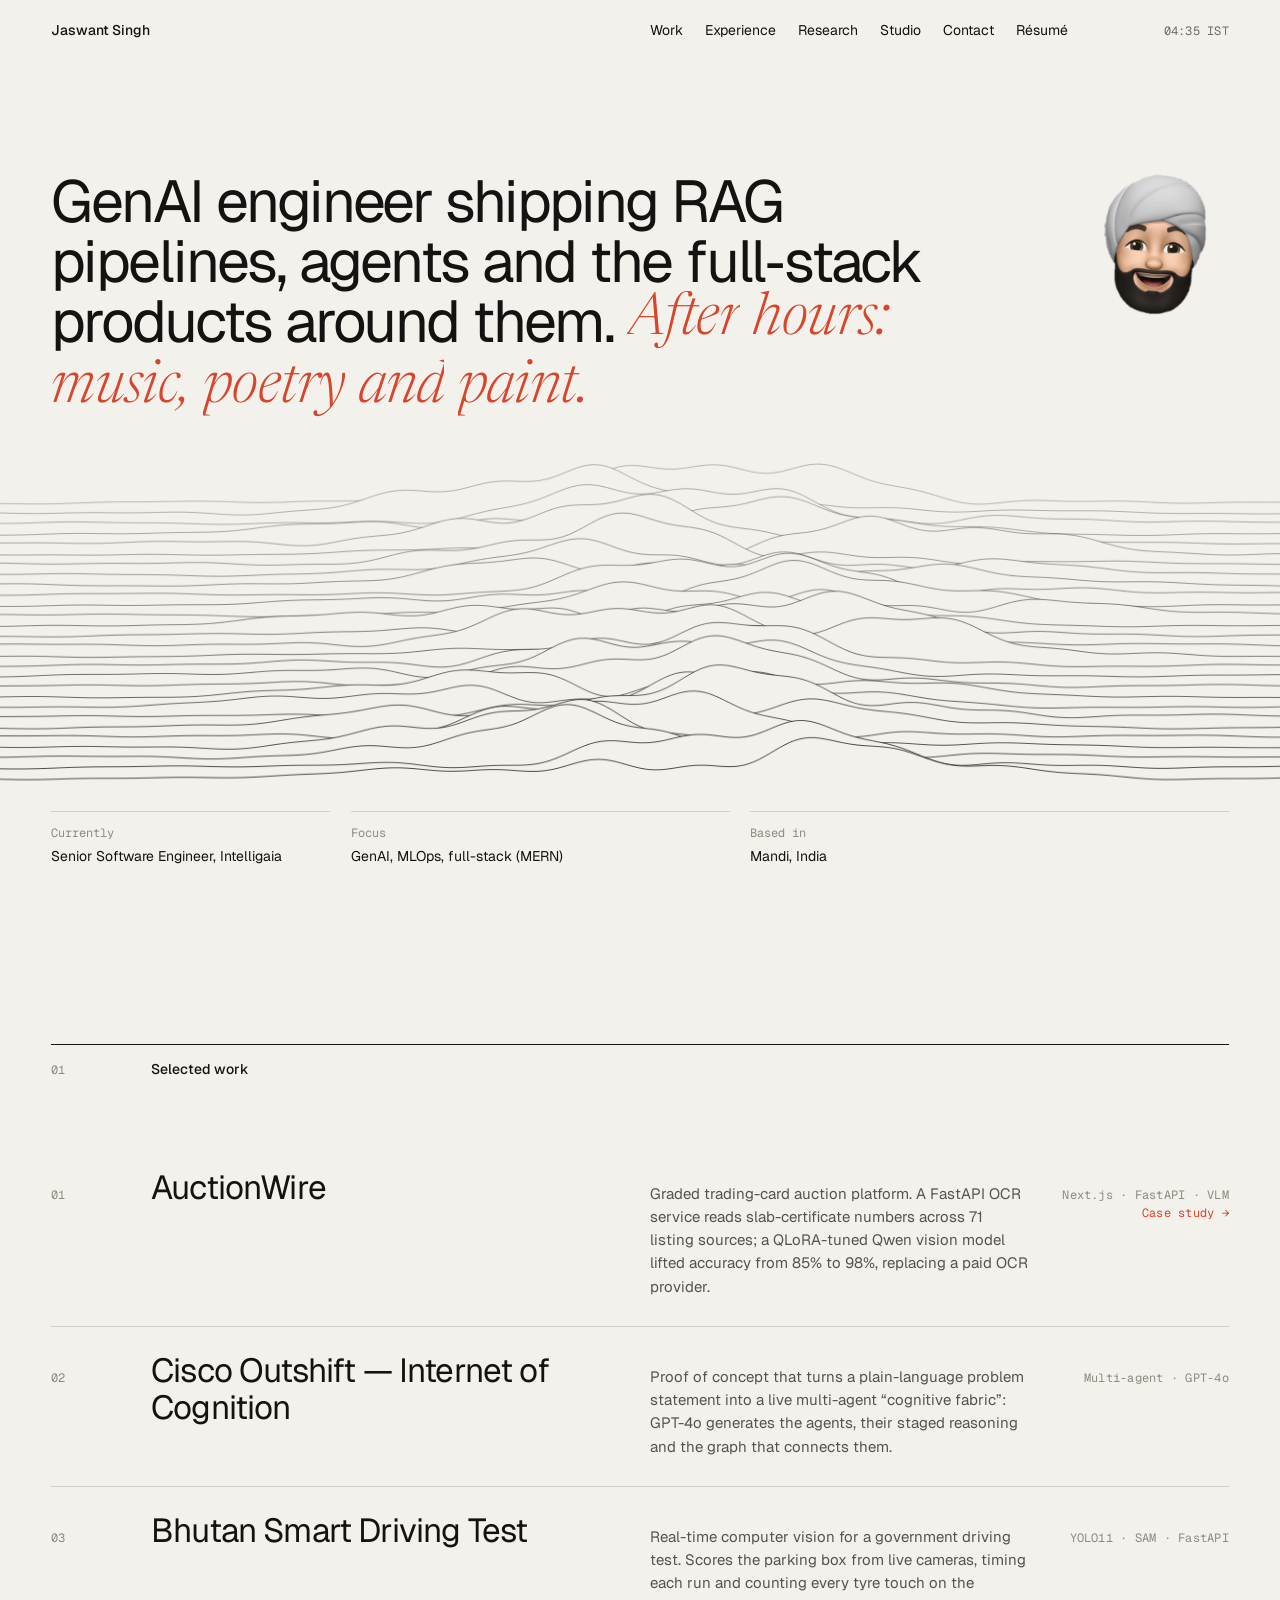
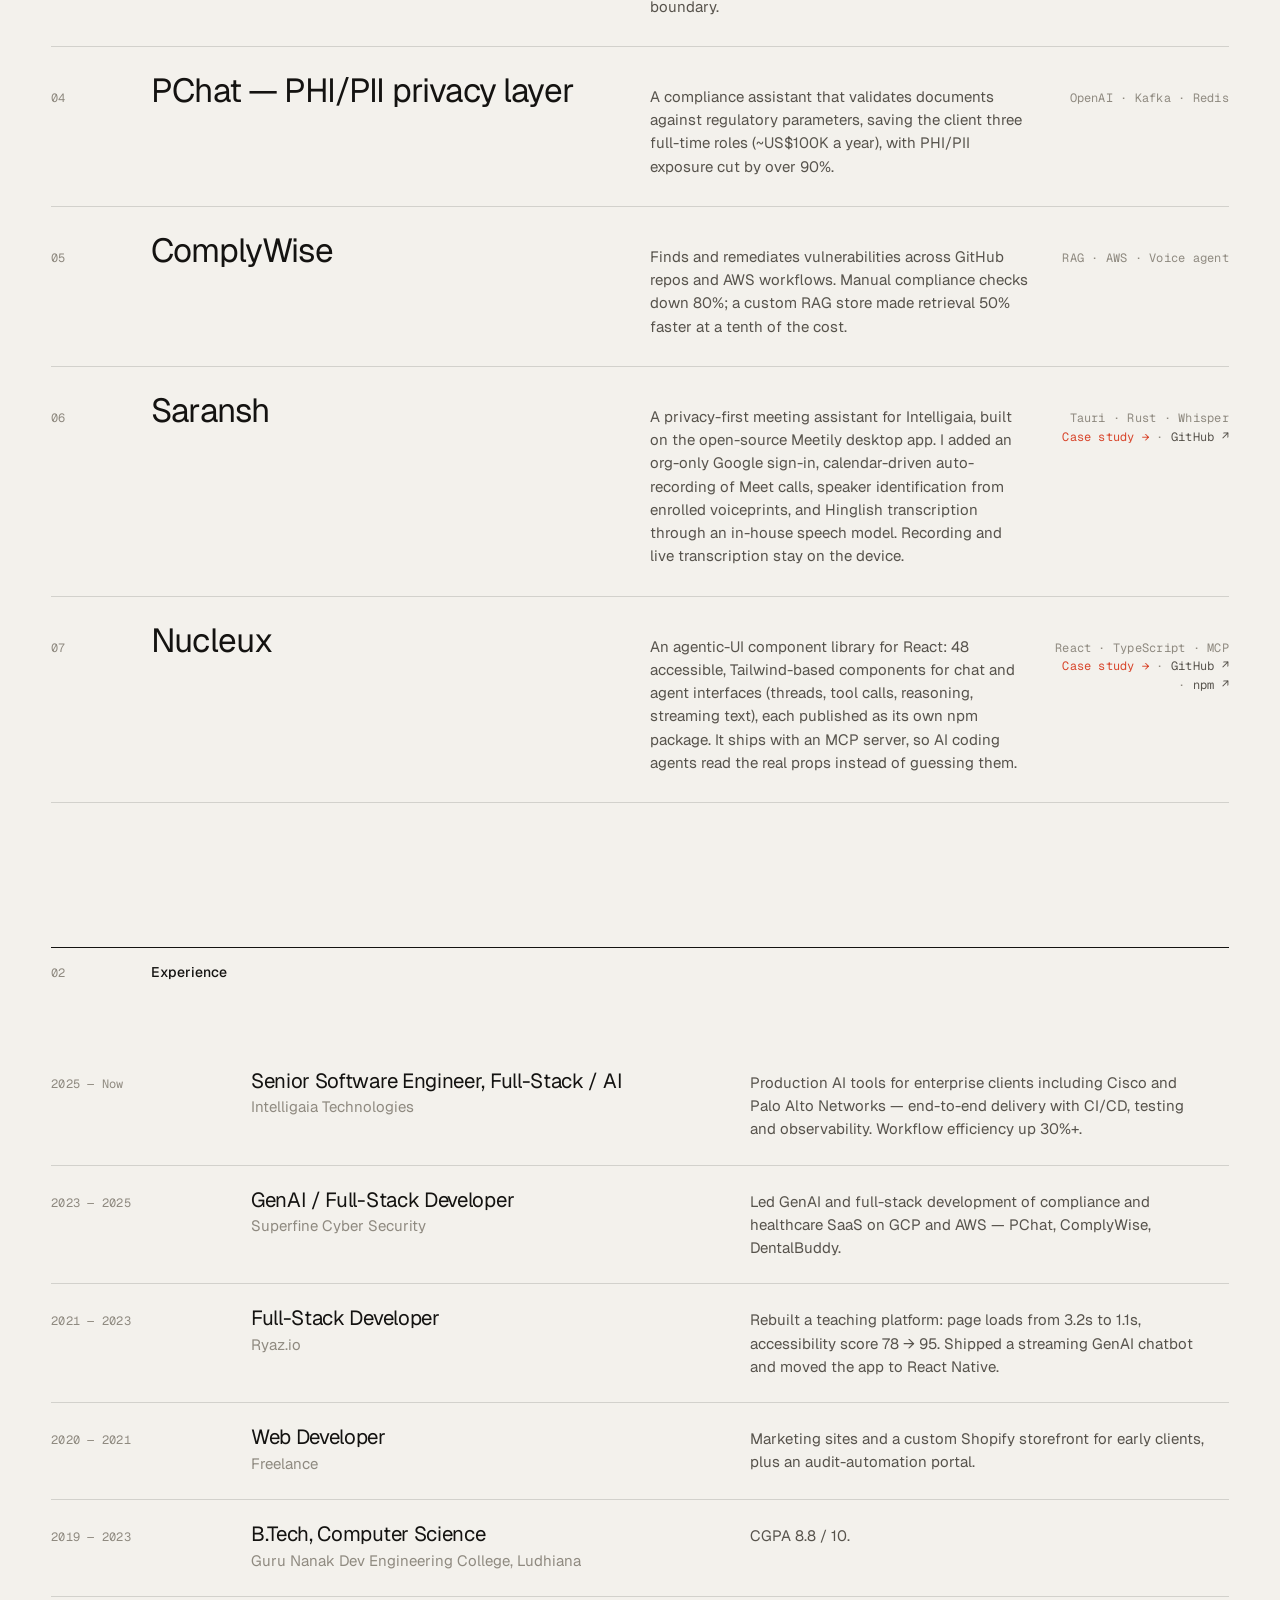
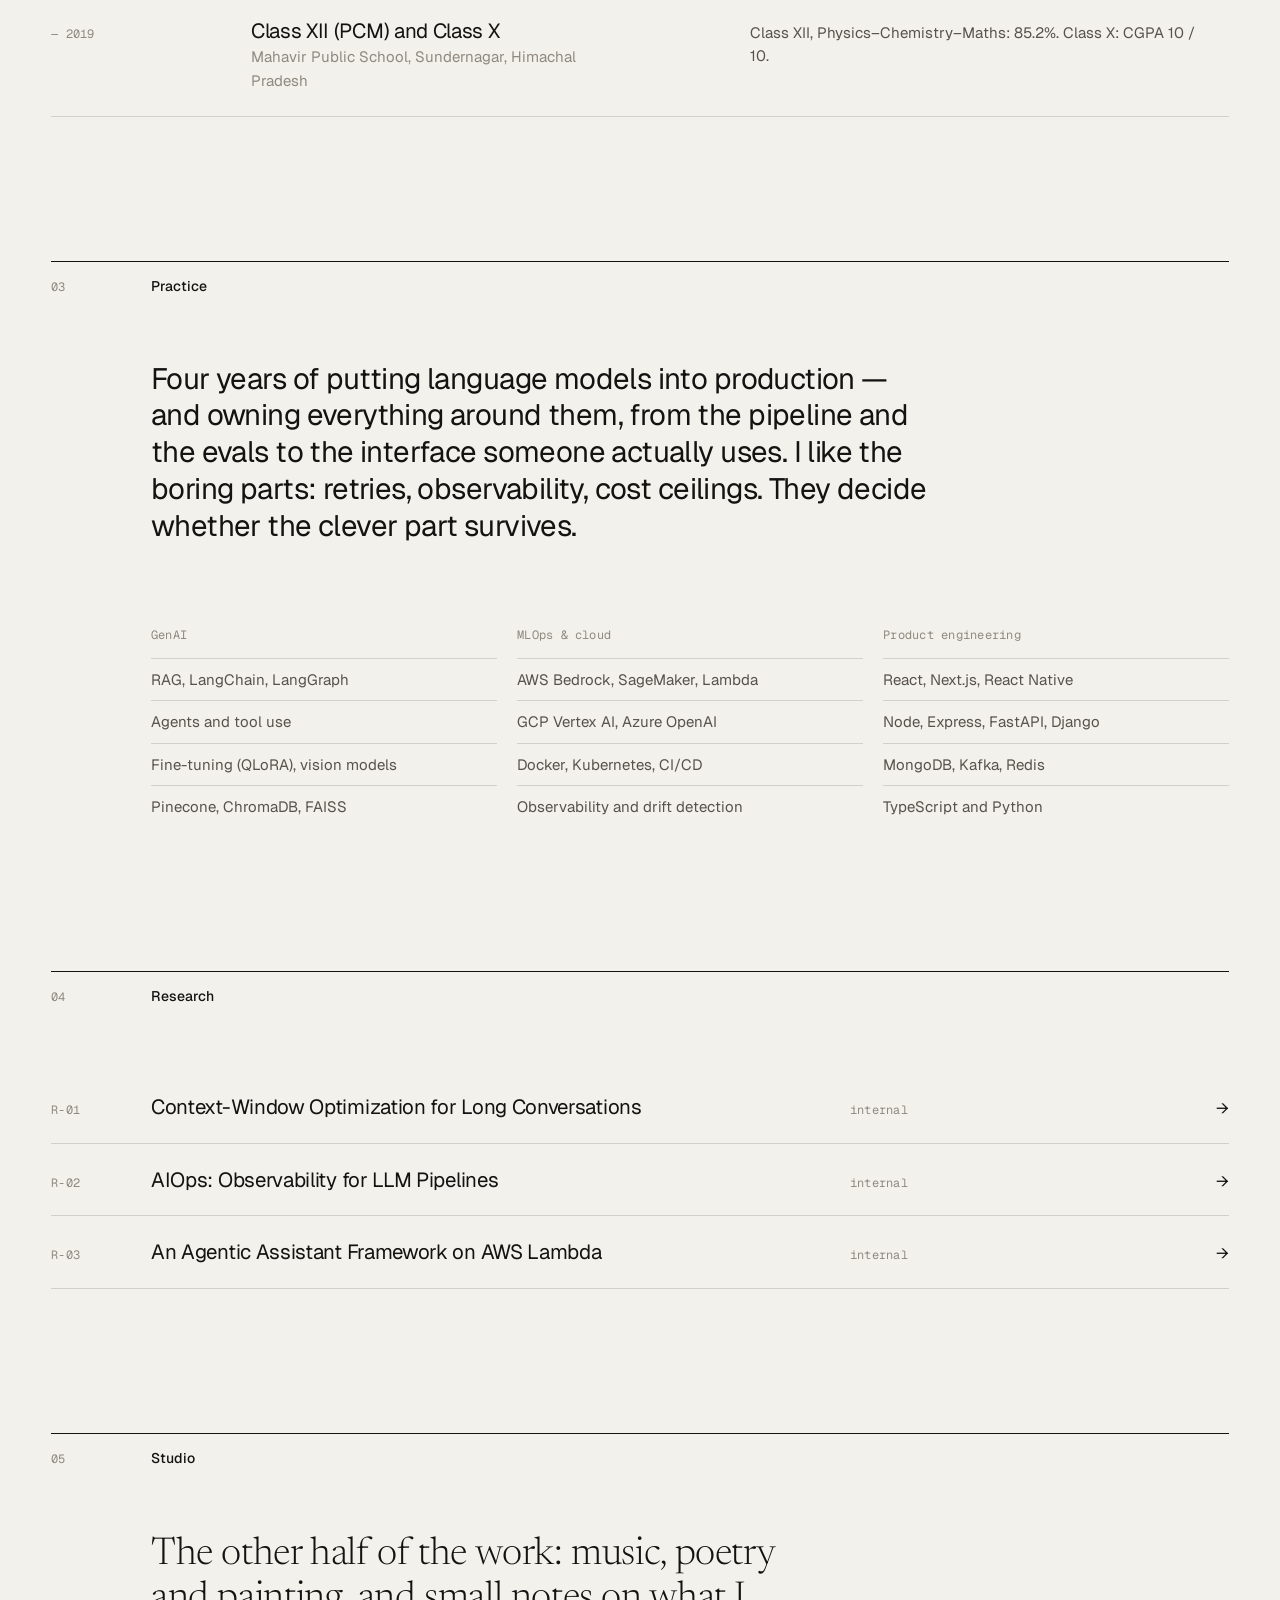
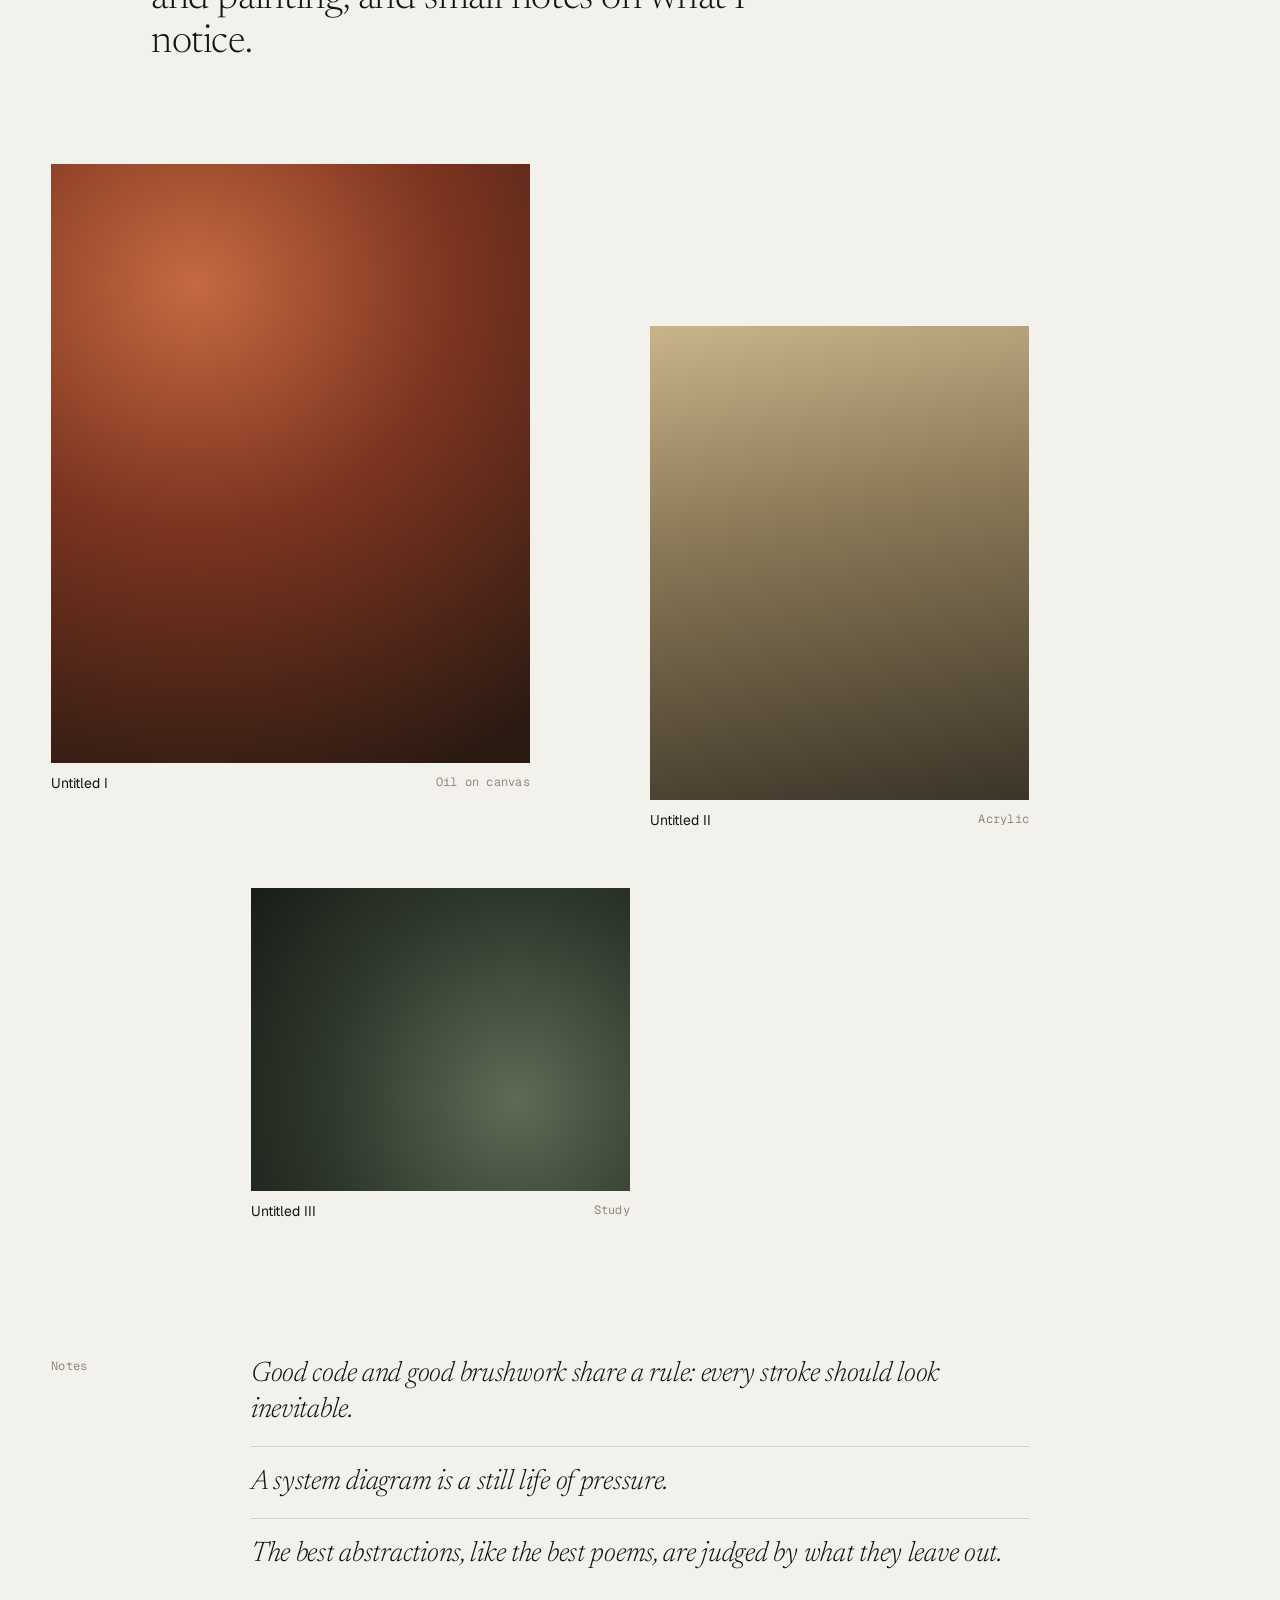
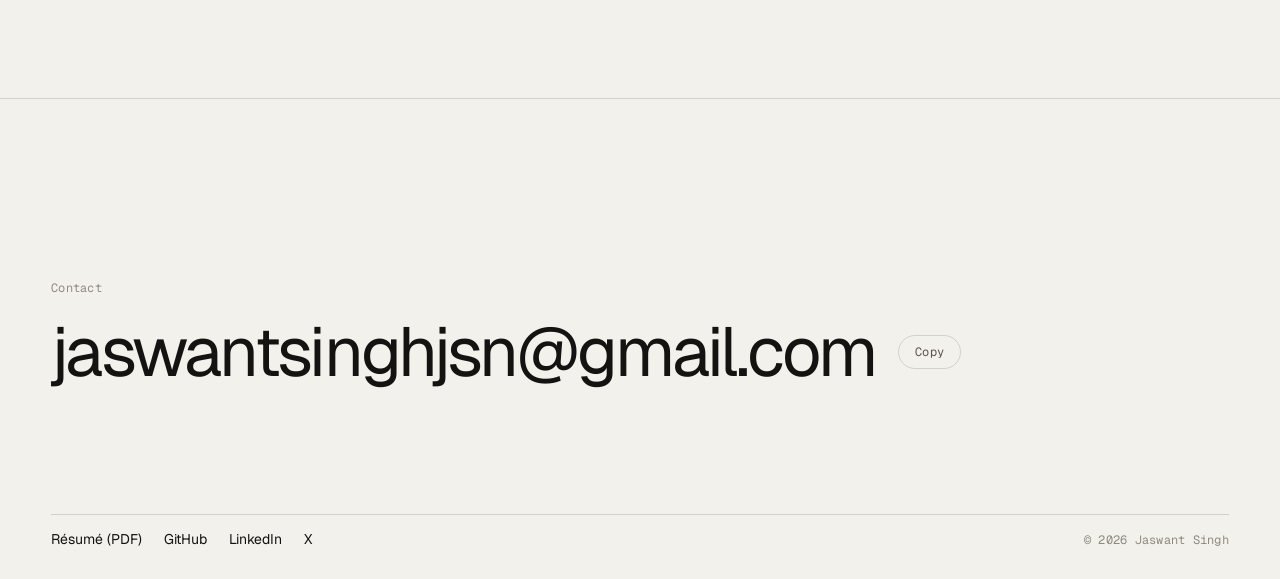
==== commit b6df921b: "Add the Nucleux case study page - work/nucleux/: the problem, the six-step Figma-to-npm pipeline, th" ====
--- a/index.html
+++ b/index.html
@@ -131,11 +131,11 @@
         <p class="row__desc">A privacy-first meeting assistant for Intelligaia, built on the open-source Meetily desktop app. I added an org-only Google sign-in, calendar-driven auto-recording of Meet calls, speaker identification from enrolled voiceprints, and Hinglish transcription through an in-house speech model. Recording and live transcription stay on the device.</p>
         <span class="row__tags mono">Tauri · Rust · Whisper<br/><span class="row__cta">Case study →</span> · <a class="row__ext" href="https://github.com/jaswantsingh09/Saransh" target="_blank" rel="noopener">GitHub ↗</a></span>
       </li>
-      <li class="row" data-seed="33" data-reveal>
+      <li class="row row--link" data-seed="33" data-reveal>
         <span class="row__idx mono">07</span>
-        <h3 class="row__title">Nucleux</h3>
+        <h3 class="row__title"><a class="row__link" href="work/nucleux/">Nucleux</a></h3>
         <p class="row__desc">An agentic-UI component library for React: 48 accessible, Tailwind-based components for chat and agent interfaces (threads, tool calls, reasoning, streaming text), each published as its own npm package. It ships with an MCP server, so AI coding agents read the real props instead of guessing them.</p>
-        <span class="row__tags mono">React · TypeScript · MCP<br/><a class="row__ext" href="https://github.com/intelligaia-open-labs/nucleux" target="_blank" rel="noopener">GitHub ↗</a> · <a class="row__ext" href="https://www.npmjs.com/package/@nucleux/react" target="_blank" rel="noopener">npm ↗</a></span>
+        <span class="row__tags mono">React · TypeScript · MCP<br/><span class="row__cta">Case study →</span> · <a class="row__ext" href="https://github.com/intelligaia-open-labs/nucleux" target="_blank" rel="noopener">GitHub ↗</a> · <a class="row__ext" href="https://www.npmjs.com/package/@nucleux/react" target="_blank" rel="noopener">npm ↗</a></span>
       </li>
     </ol>
 
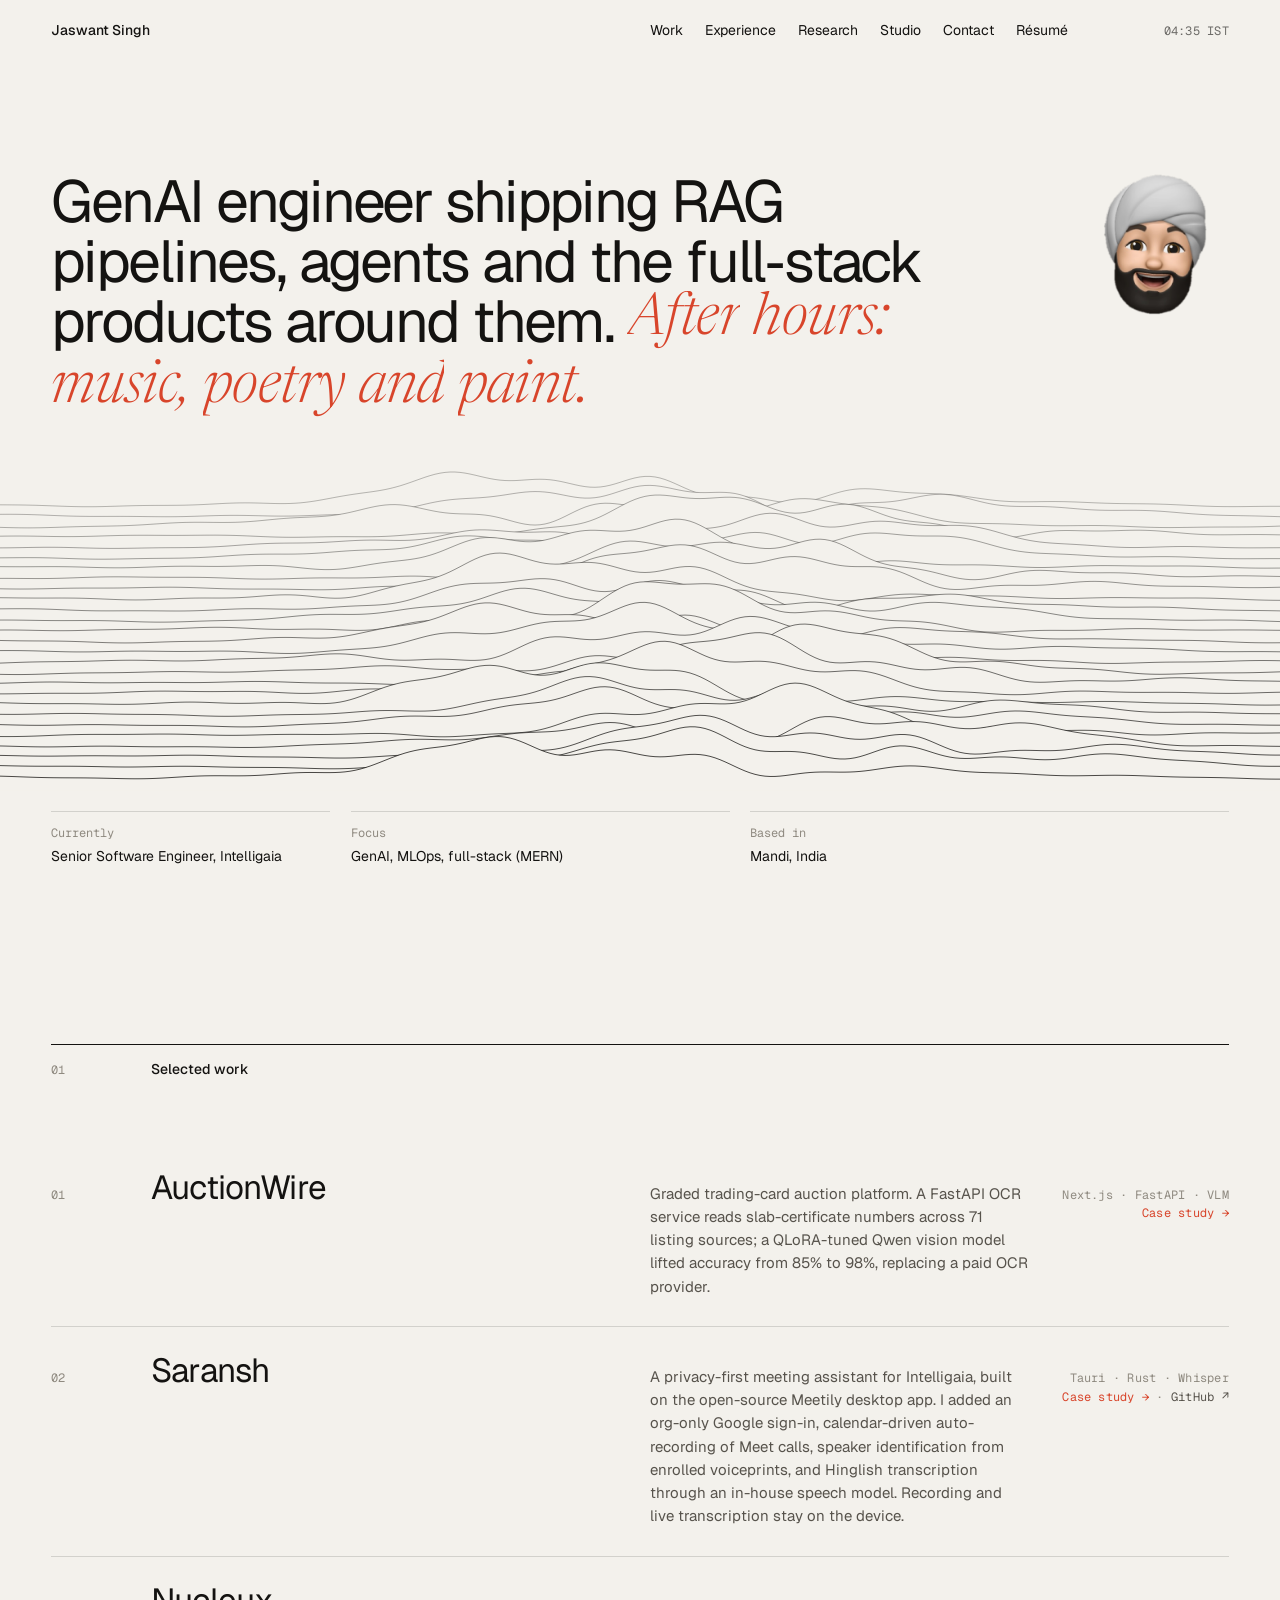
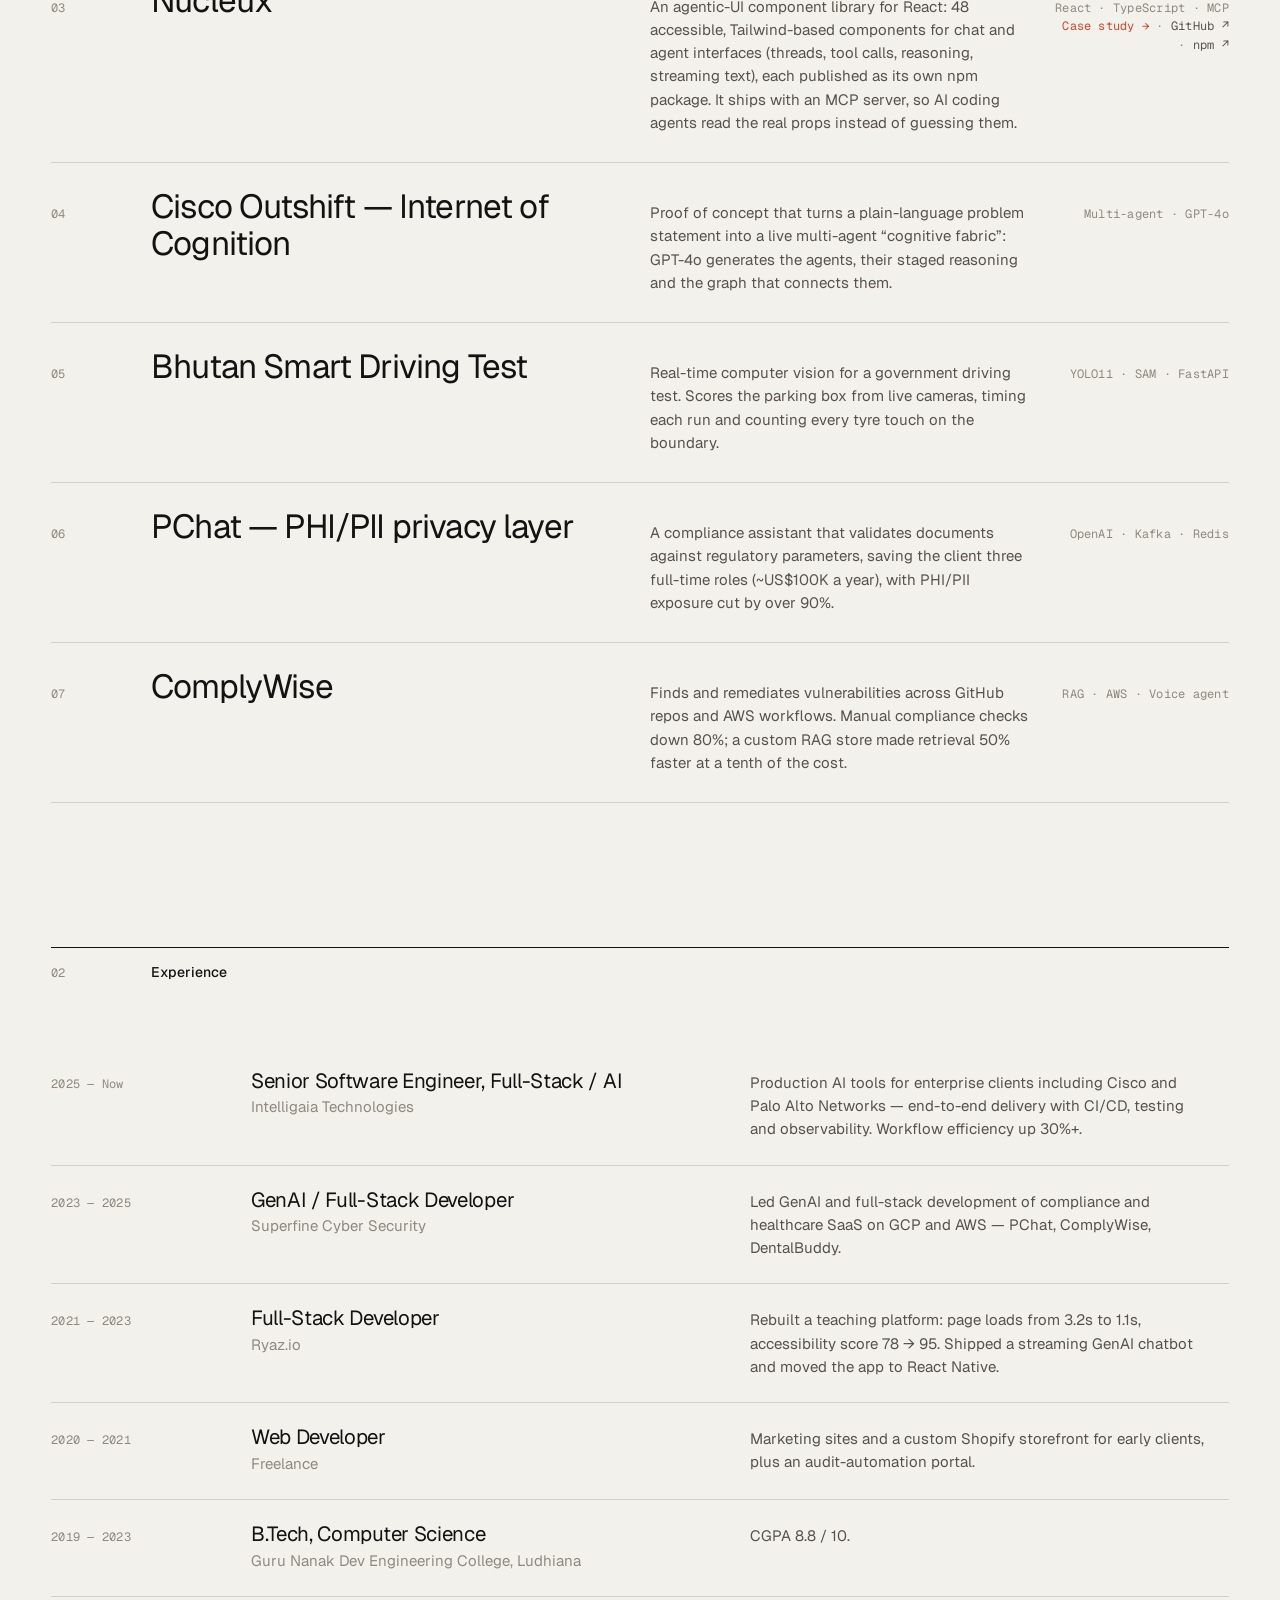
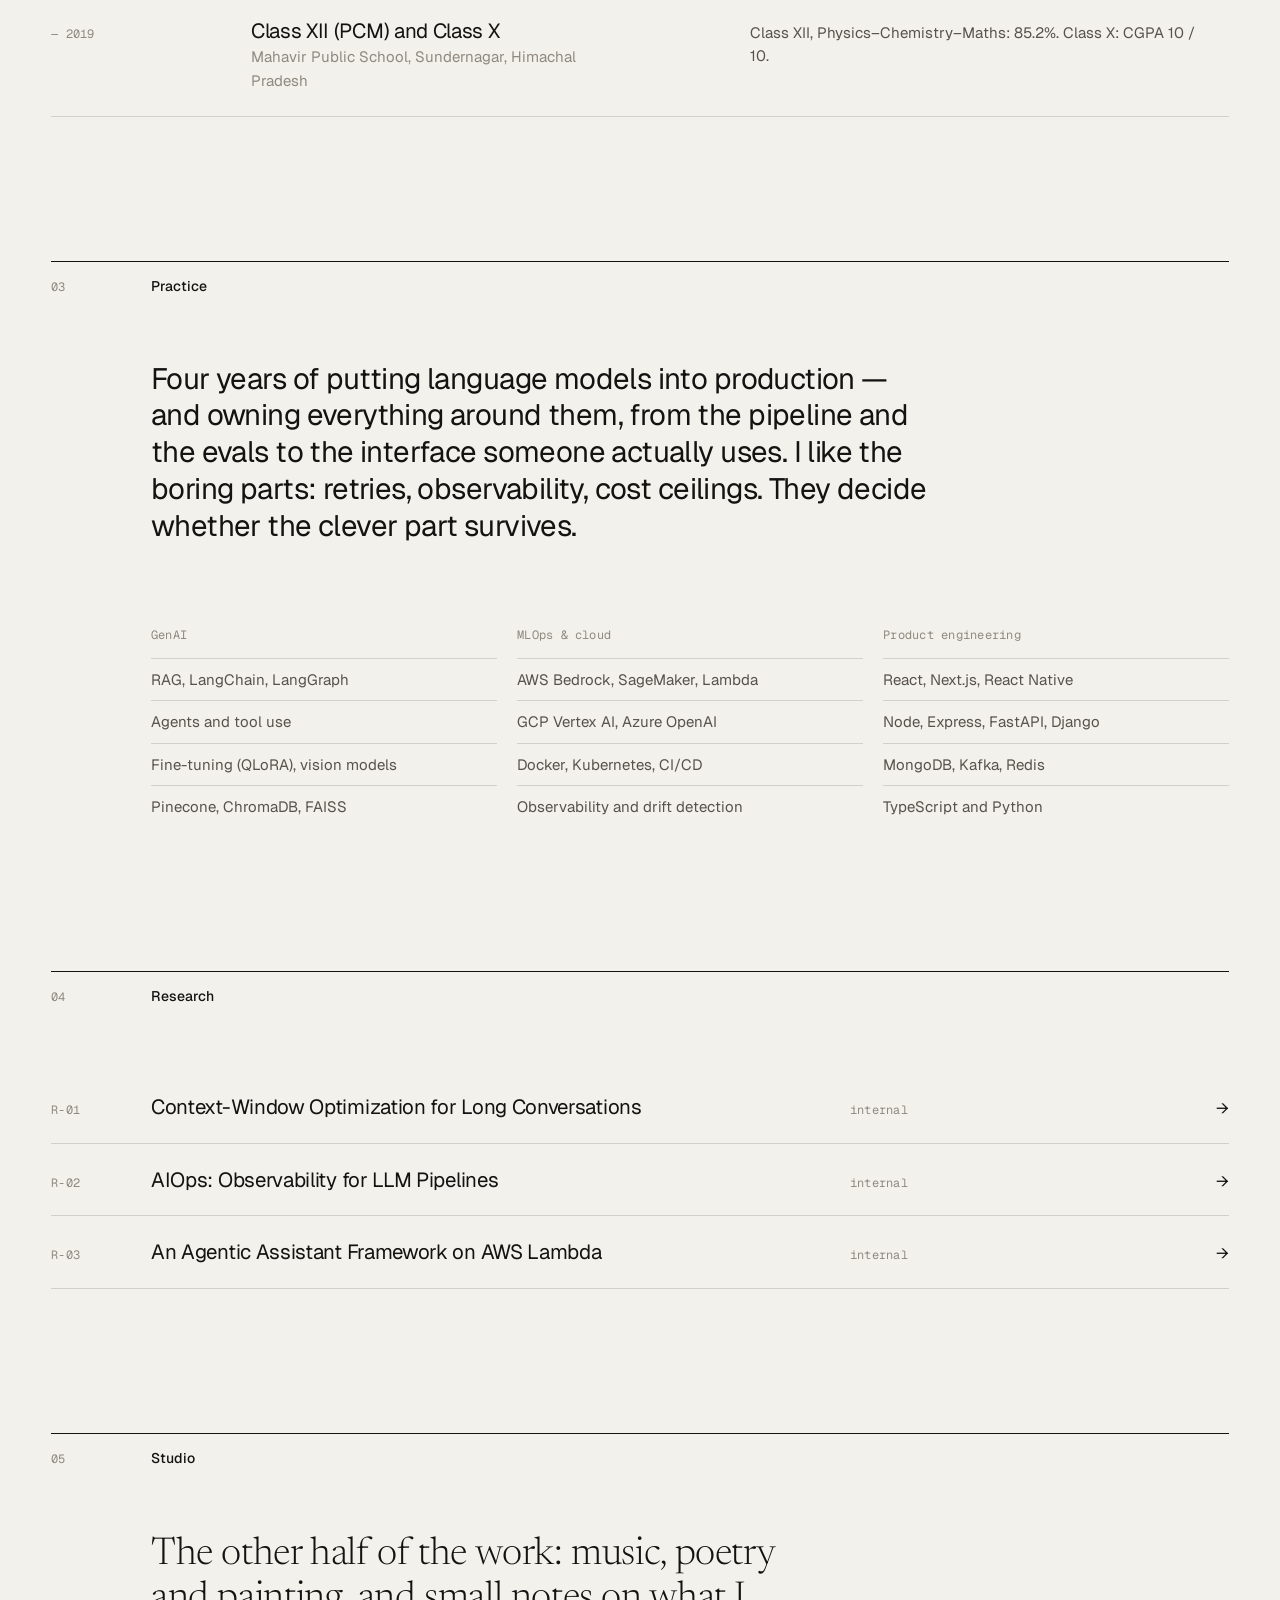
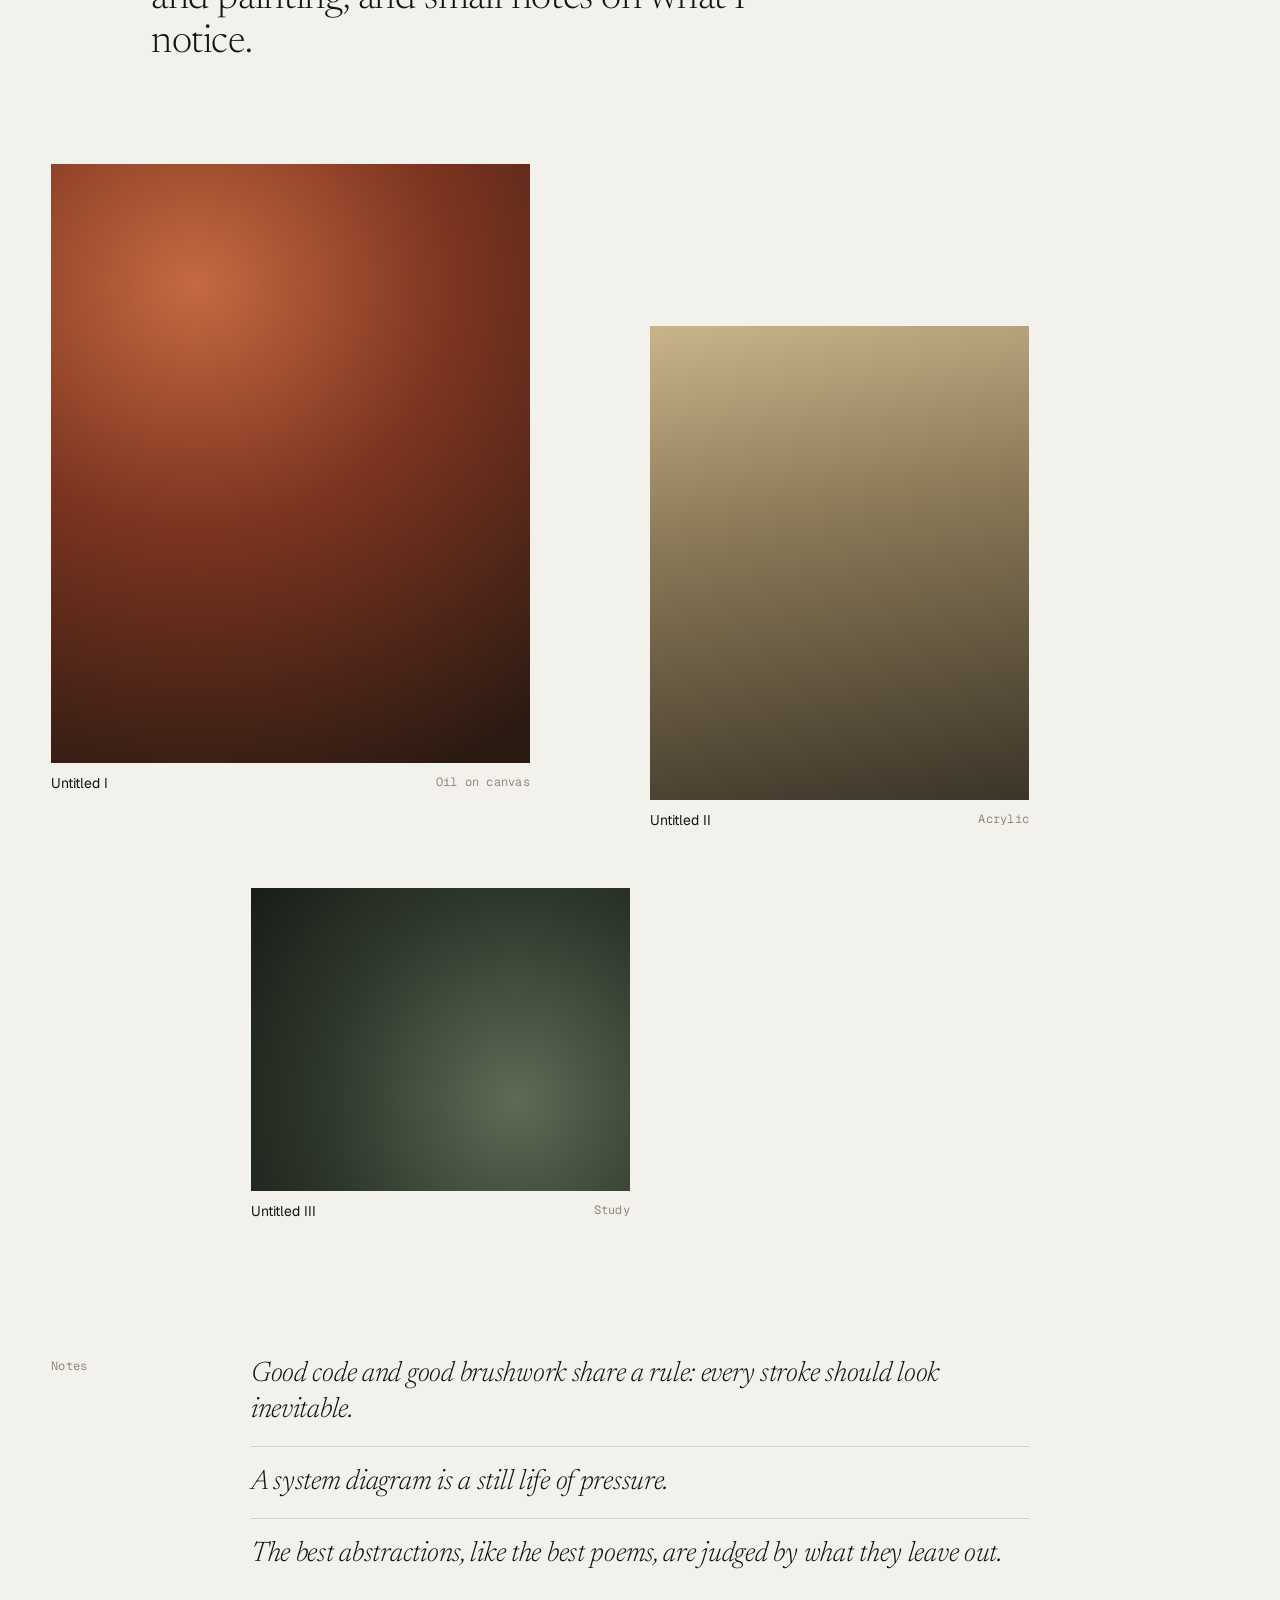
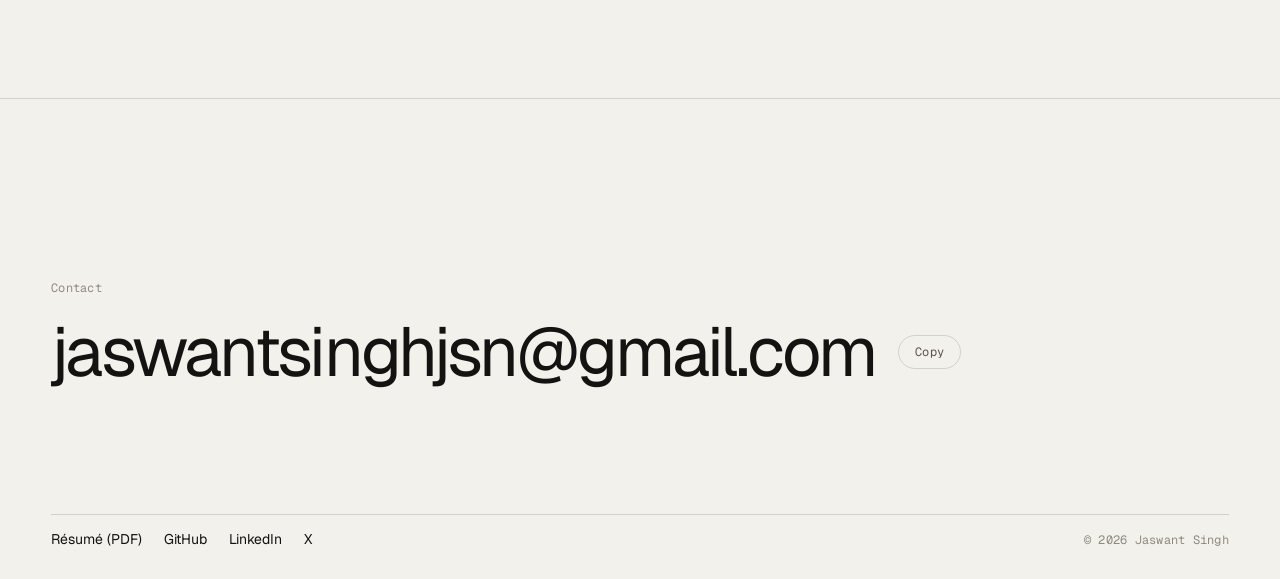
==== commit db4e739b: "Nucleux screenshots, per-case-study link previews, case studies first - Nucleux: Agent Chat and Meet" ====
--- a/index.html
+++ b/index.html
@@ -101,41 +101,41 @@
         <p class="row__desc">Graded trading-card auction platform. A FastAPI OCR service reads slab-certificate numbers across 71 listing sources; a QLoRA-tuned Qwen vision model lifted accuracy from 85% to 98%, replacing a paid OCR provider.</p>
         <span class="row__tags mono">Next.js · FastAPI · VLM<br/><span class="row__cta">Case study →</span></span>
       </li>
+      <li class="row row--link" data-seed="15" data-reveal>
+        <span class="row__idx mono">02</span>
+        <h3 class="row__title"><a class="row__link" href="work/saransh/">Saransh</a></h3>
+        <p class="row__desc">A privacy-first meeting assistant for Intelligaia, built on the open-source Meetily desktop app. I added an org-only Google sign-in, calendar-driven auto-recording of Meet calls, speaker identification from enrolled voiceprints, and Hinglish transcription through an in-house speech model. Recording and live transcription stay on the device.</p>
+        <span class="row__tags mono">Tauri · Rust · Whisper<br/><span class="row__cta">Case study →</span> · <a class="row__ext" href="https://github.com/jaswantsingh09/Saransh" target="_blank" rel="noopener">GitHub ↗</a></span>
+      </li>
+      <li class="row row--link" data-seed="33" data-reveal>
+        <span class="row__idx mono">03</span>
+        <h3 class="row__title"><a class="row__link" href="work/nucleux/">Nucleux</a></h3>
+        <p class="row__desc">An agentic-UI component library for React: 48 accessible, Tailwind-based components for chat and agent interfaces (threads, tool calls, reasoning, streaming text), each published as its own npm package. It ships with an MCP server, so AI coding agents read the real props instead of guessing them.</p>
+        <span class="row__tags mono">React · TypeScript · MCP<br/><span class="row__cta">Case study →</span> · <a class="row__ext" href="https://github.com/intelligaia-open-labs/nucleux" target="_blank" rel="noopener">GitHub ↗</a> · <a class="row__ext" href="https://www.npmjs.com/package/@nucleux/react" target="_blank" rel="noopener">npm ↗</a></span>
+      </li>
       <li class="row" data-seed="11" data-reveal>
-        <span class="row__idx mono">02</span>
+        <span class="row__idx mono">04</span>
         <h3 class="row__title">Cisco Outshift — Internet of Cognition</h3>
         <p class="row__desc">Proof of concept that turns a plain-language problem statement into a live multi-agent “cognitive fabric”: GPT-4o generates the agents, their staged reasoning and the graph that connects them.</p>
         <span class="row__tags mono">Multi-agent · GPT-4o</span>
       </li>
       <li class="row" data-seed="27" data-reveal>
-        <span class="row__idx mono">03</span>
+        <span class="row__idx mono">05</span>
         <h3 class="row__title">Bhutan Smart Driving Test</h3>
         <p class="row__desc">Real-time computer vision for a government driving test. Scores the parking box from live cameras, timing each run and counting every tyre touch on the boundary.</p>
         <span class="row__tags mono">YOLO11 · SAM · FastAPI</span>
       </li>
       <li class="row" data-seed="42" data-reveal>
-        <span class="row__idx mono">04</span>
+        <span class="row__idx mono">06</span>
         <h3 class="row__title">PChat — PHI/PII privacy layer</h3>
         <p class="row__desc">A compliance assistant that validates documents against regulatory parameters, saving the client three full-time roles (~US$100K a year), with PHI/PII exposure cut by over 90%.</p>
         <span class="row__tags mono">OpenAI · Kafka · Redis</span>
       </li>
       <li class="row" data-seed="8" data-reveal>
-        <span class="row__idx mono">05</span>
+        <span class="row__idx mono">07</span>
         <h3 class="row__title">ComplyWise</h3>
         <p class="row__desc">Finds and remediates vulnerabilities across GitHub repos and AWS workflows. Manual compliance checks down 80%; a custom RAG store made retrieval 50% faster at a tenth of the cost.</p>
         <span class="row__tags mono">RAG · AWS · Voice agent</span>
-      </li>
-      <li class="row row--link" data-seed="15" data-reveal>
-        <span class="row__idx mono">06</span>
-        <h3 class="row__title"><a class="row__link" href="work/saransh/">Saransh</a></h3>
-        <p class="row__desc">A privacy-first meeting assistant for Intelligaia, built on the open-source Meetily desktop app. I added an org-only Google sign-in, calendar-driven auto-recording of Meet calls, speaker identification from enrolled voiceprints, and Hinglish transcription through an in-house speech model. Recording and live transcription stay on the device.</p>
-        <span class="row__tags mono">Tauri · Rust · Whisper<br/><span class="row__cta">Case study →</span> · <a class="row__ext" href="https://github.com/jaswantsingh09/Saransh" target="_blank" rel="noopener">GitHub ↗</a></span>
-      </li>
-      <li class="row row--link" data-seed="33" data-reveal>
-        <span class="row__idx mono">07</span>
-        <h3 class="row__title"><a class="row__link" href="work/nucleux/">Nucleux</a></h3>
-        <p class="row__desc">An agentic-UI component library for React: 48 accessible, Tailwind-based components for chat and agent interfaces (threads, tool calls, reasoning, streaming text), each published as its own npm package. It ships with an MCP server, so AI coding agents read the real props instead of guessing them.</p>
-        <span class="row__tags mono">React · TypeScript · MCP<br/><span class="row__cta">Case study →</span> · <a class="row__ext" href="https://github.com/intelligaia-open-labs/nucleux" target="_blank" rel="noopener">GitHub ↗</a> · <a class="row__ext" href="https://www.npmjs.com/package/@nucleux/react" target="_blank" rel="noopener">npm ↗</a></span>
       </li>
     </ol>
 
--- a/css/style.css
+++ b/css/style.css
@@ -581,3 +581,13 @@
 .cs-credit { margin-left: calc((100% + var(--gap)) / 12); margin-top: 28px; color: var(--ink-3); }
 @media (max-width: 760px) { .cs-credit { margin-left: 0; } }
 .pipe__step code, .cs-prose code { font-family: var(--mono); font-size: 0.85em; background: rgba(20, 19, 17, 0.06); padding: 1px 5px; }
+
+/* screenshots on case pages */
+.cs-shot { margin: clamp(80px, 14vh, 150px) var(--pad) 0; }
+.cs-shot--inset { margin: clamp(48px, 8vh, 90px) 0 0; }
+.cs-shot img {
+  display: block; width: 100%; height: auto;
+  border: 1px solid var(--rule);
+  box-shadow: 0 30px 60px -30px rgba(20, 19, 17, 0.25);
+}
+.cs-shot figcaption { margin-top: 12px; color: var(--ink-3); max-width: 70ch; }
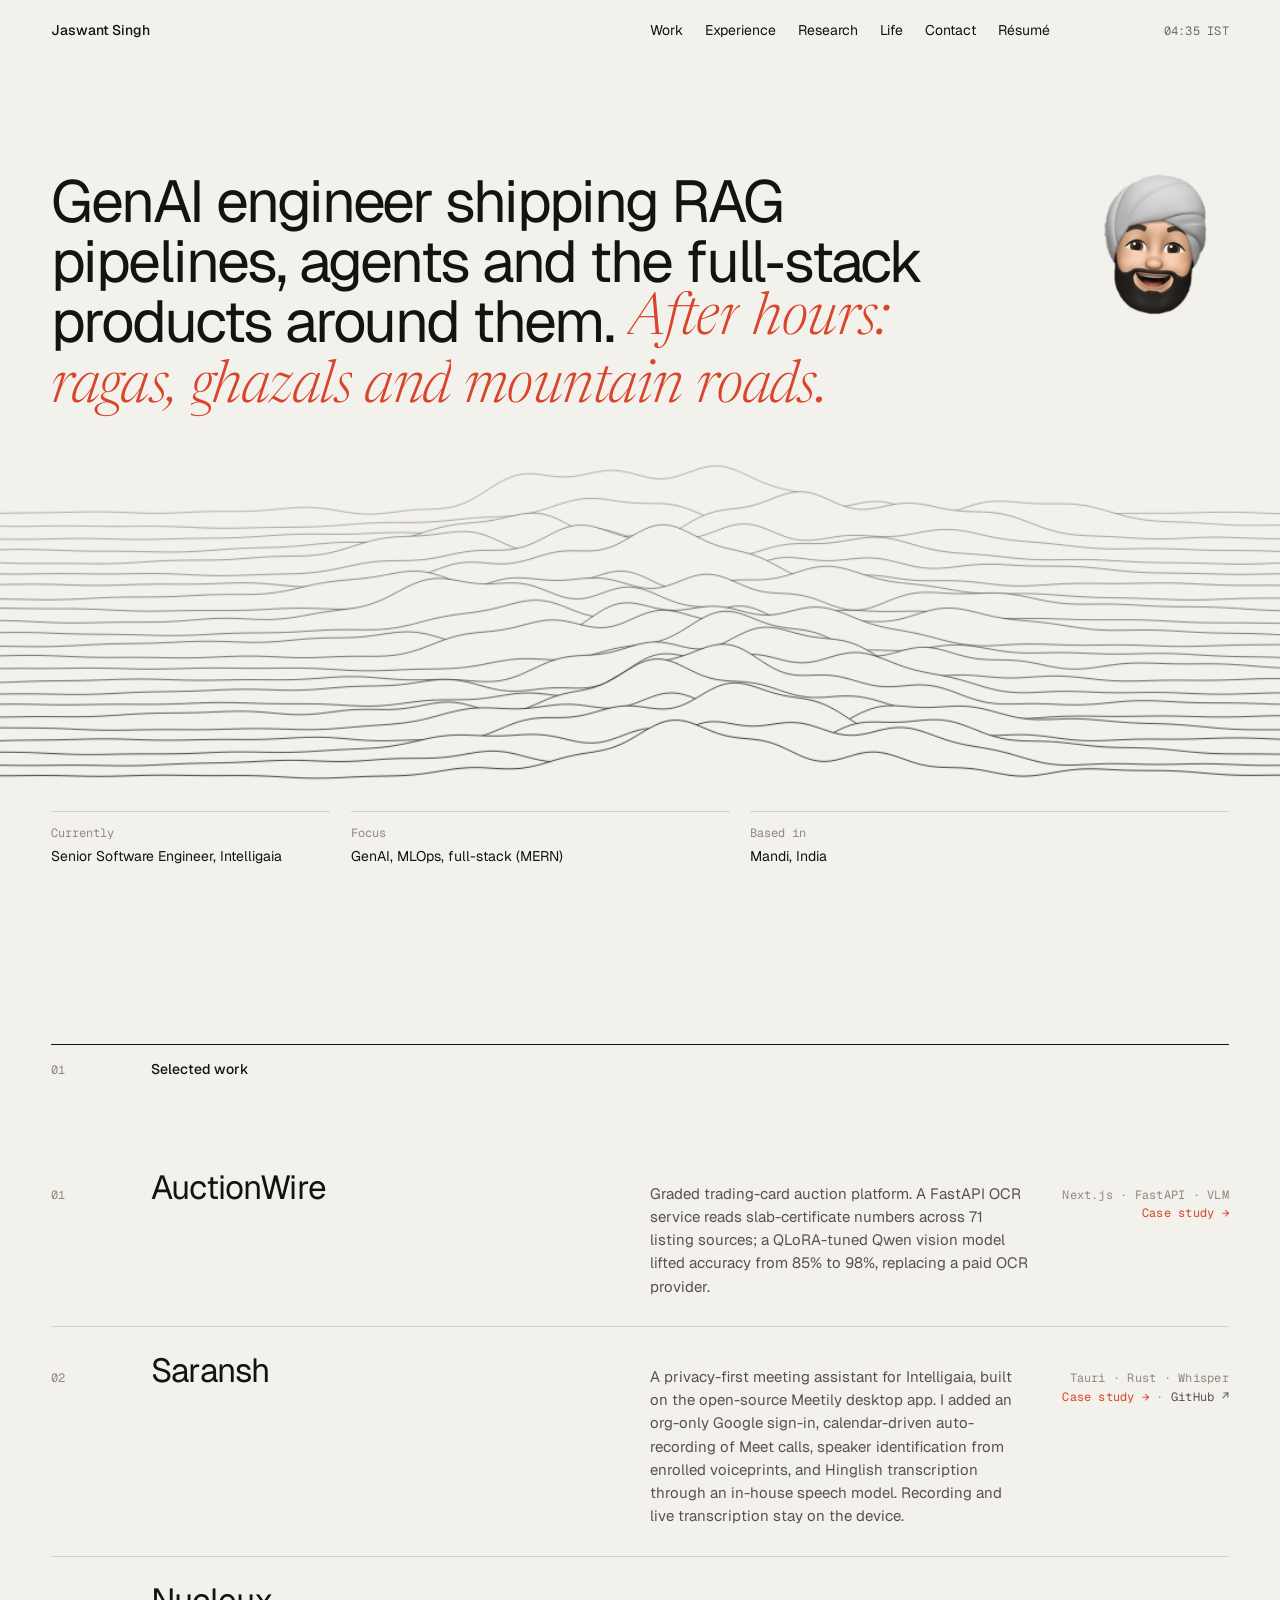
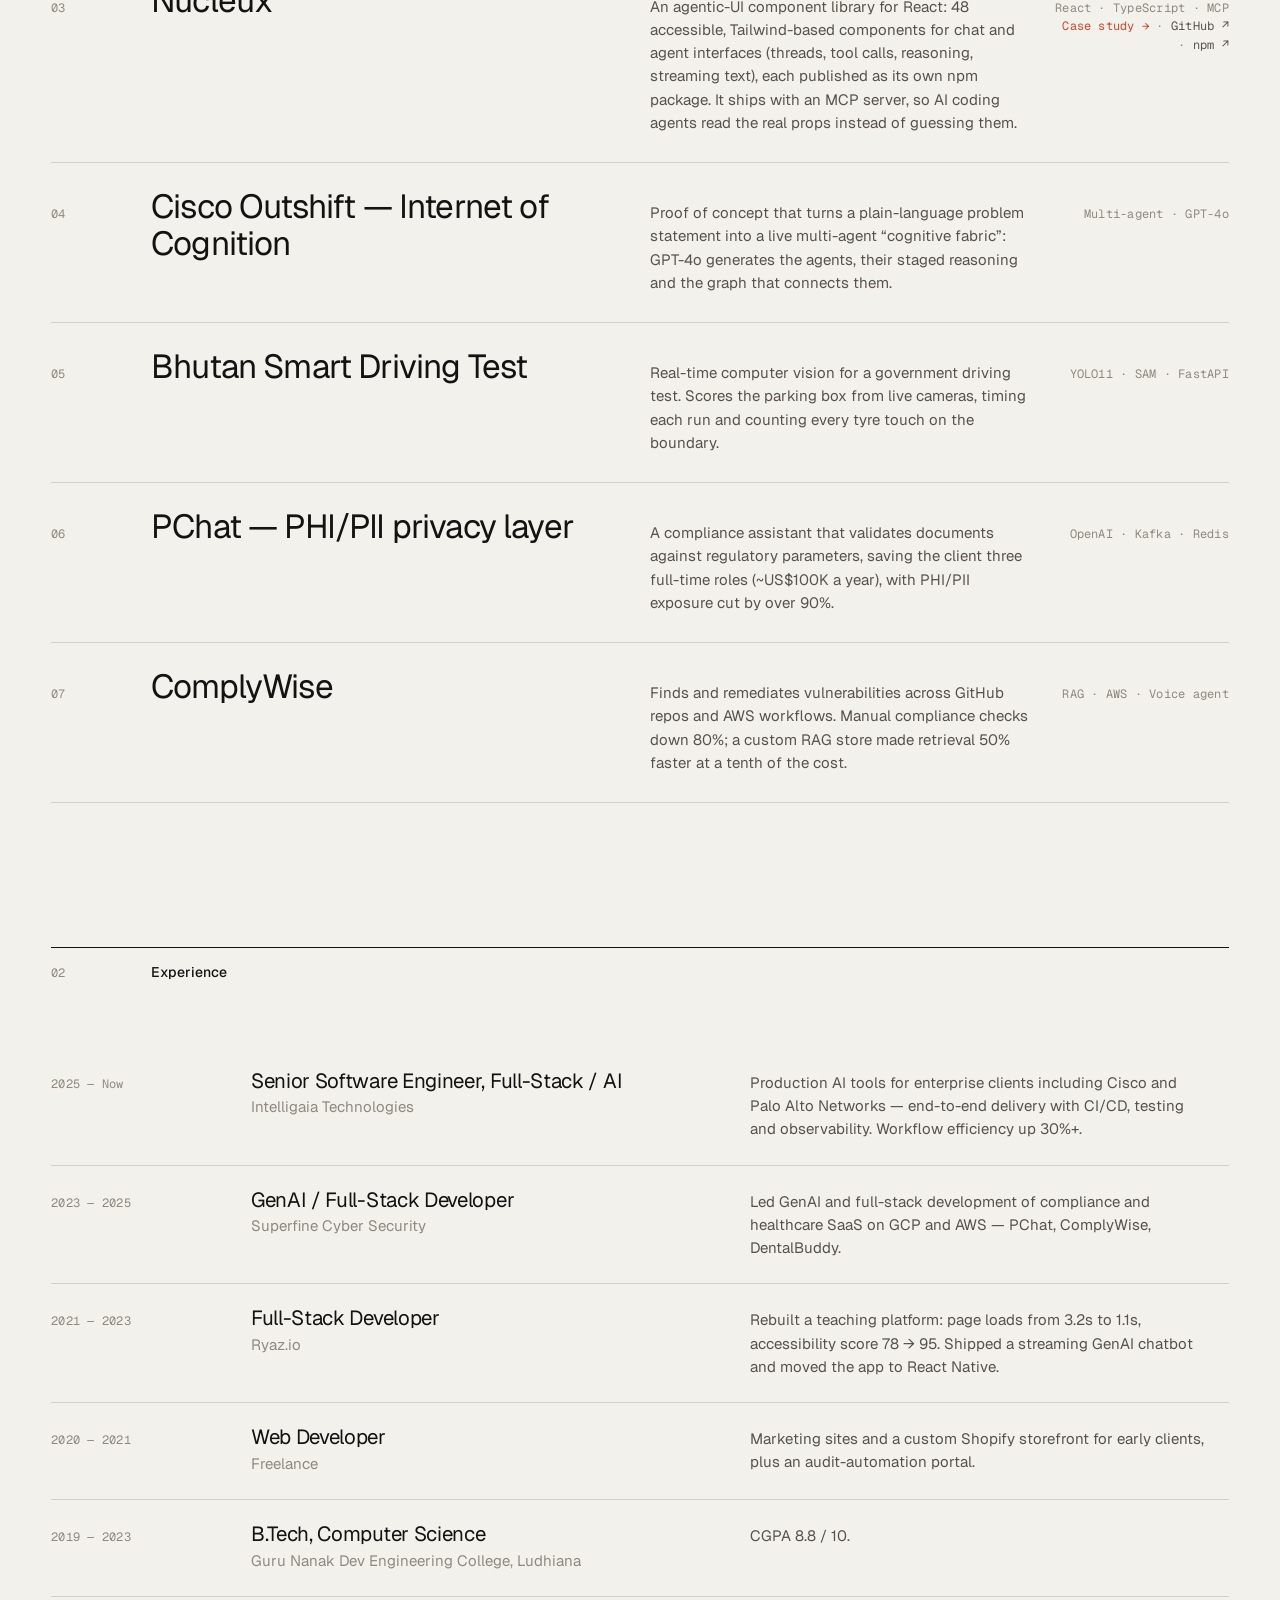
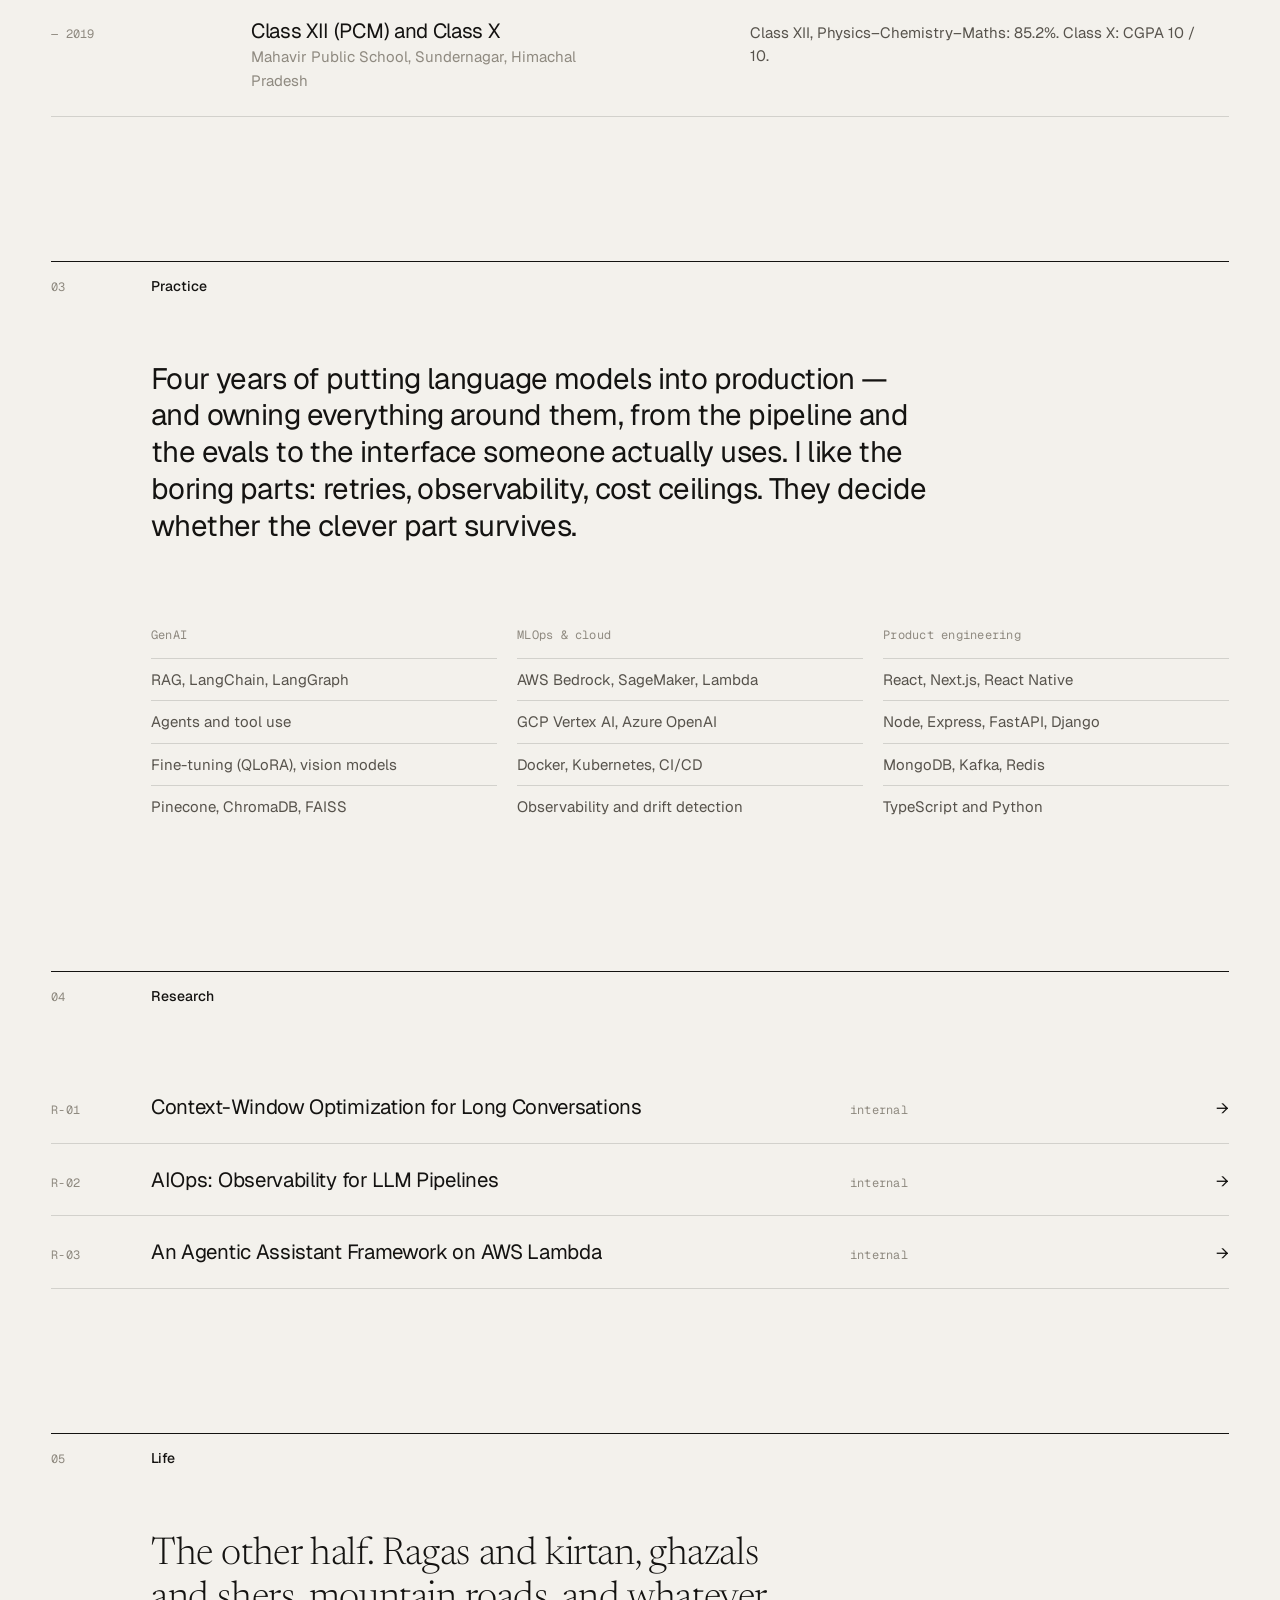
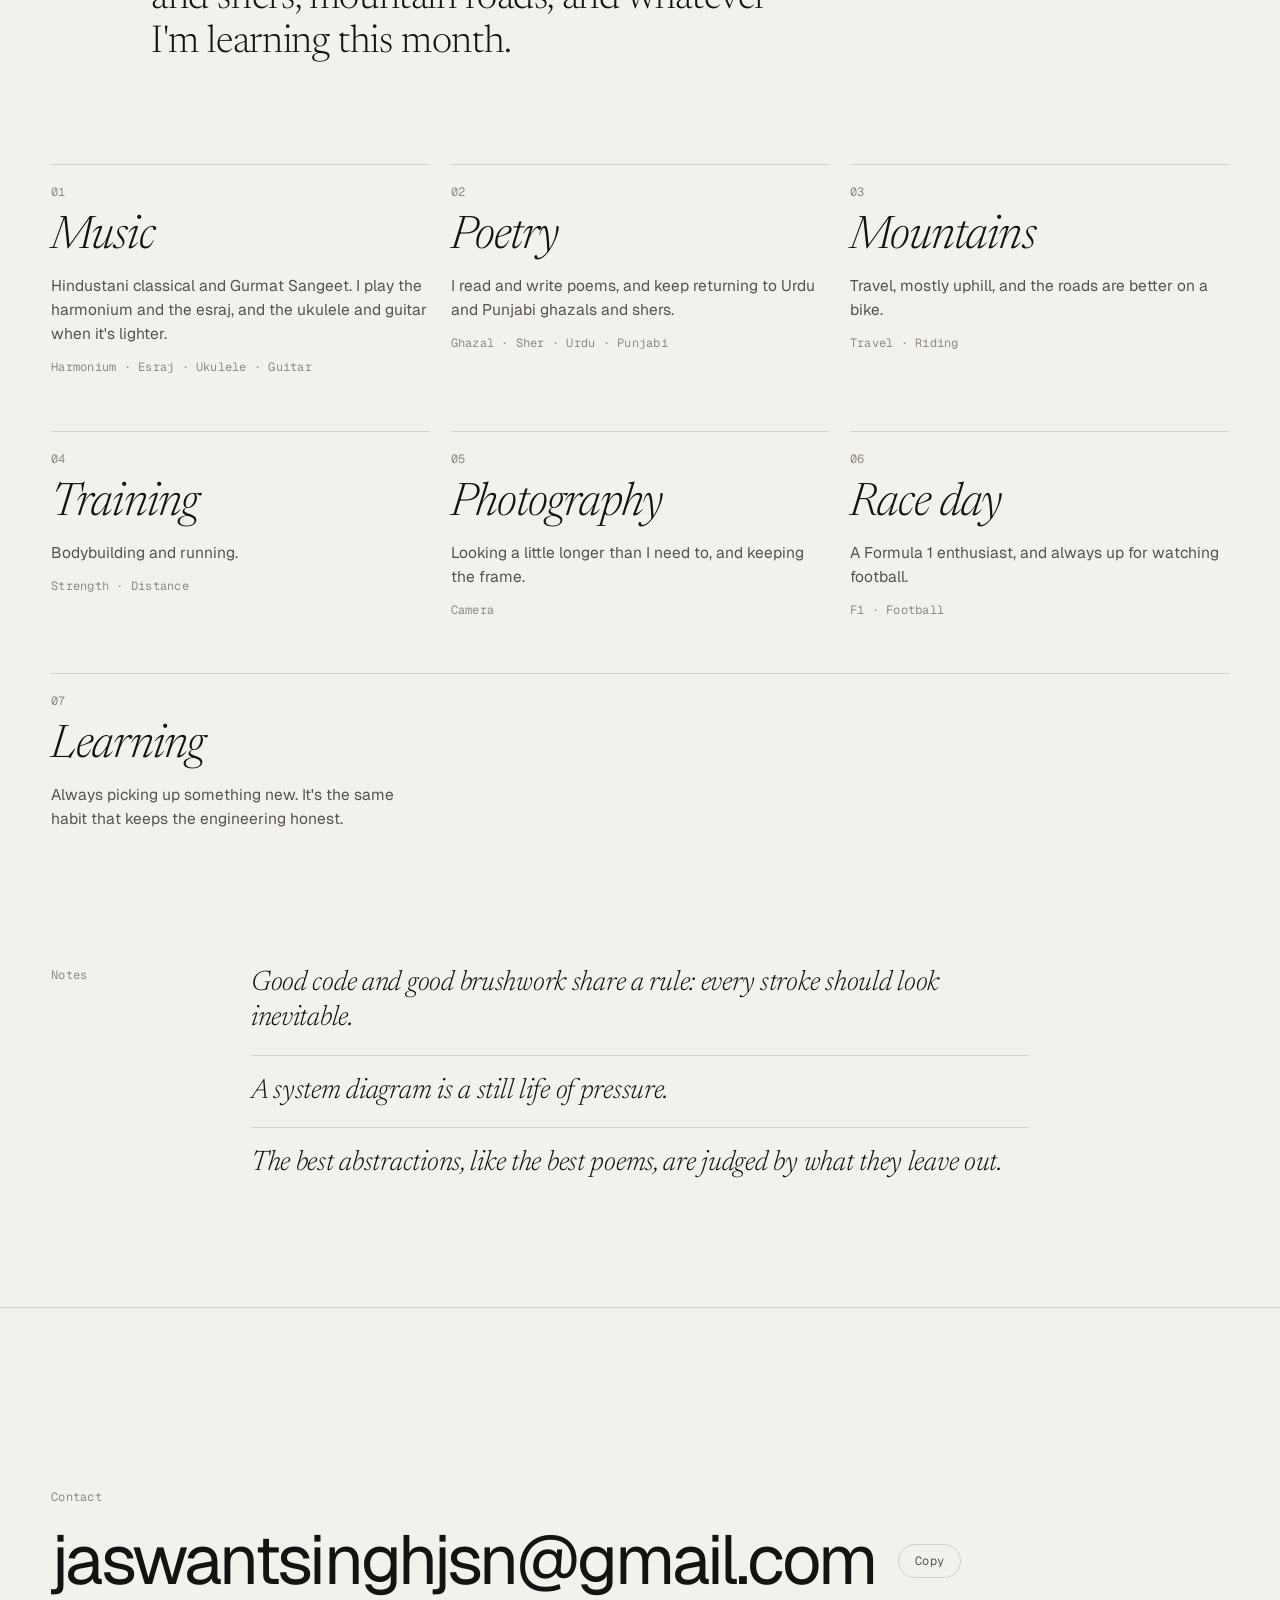
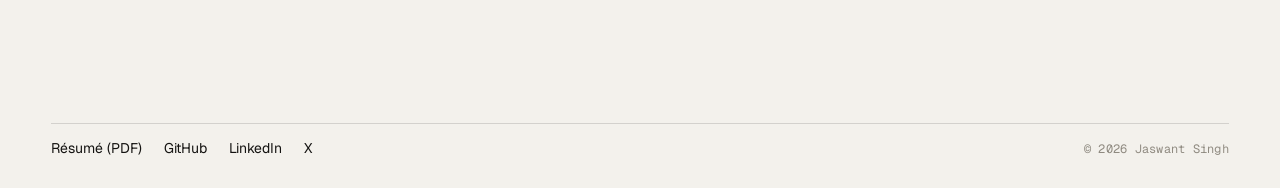
==== commit 3f932523: "Rebuild the Studio as 'Life' from what Jaswant actually loves - tagline: 'After hours: ragas, ghazal" ====
--- a/index.html
+++ b/index.html
@@ -4,18 +4,18 @@
 <meta charset="UTF-8" />
 <meta name="viewport" content="width=device-width, initial-scale=1.0" />
 <title>Jaswant Singh — GenAI Engineer</title>
-<meta name="description" content="Jaswant Singh is a GenAI engineer with 4+ years shipping production RAG pipelines, agentic workflows and the full-stack products around them. After hours: music, poetry and paint." />
+<meta name="description" content="Jaswant Singh is a GenAI engineer with 4+ years shipping production RAG pipelines, agentic workflows and the full-stack products around them. After hours: ragas, ghazals and mountain roads." />
 <meta name="theme-color" content="#f3f1ec" />
 <link rel="canonical" href="https://jaswant.art/" />
 <meta property="og:type" content="website" />
 <meta property="og:url" content="https://jaswant.art/" />
 <meta property="og:title" content="Jaswant Singh — GenAI Engineer" />
-<meta property="og:description" content="GenAI engineer shipping RAG pipelines, agents and the full-stack products around them. After hours: music, poetry and paint." />
+<meta property="og:description" content="GenAI engineer shipping RAG pipelines, agents and the full-stack products around them. After hours: ragas, ghazals and mountain roads." />
 <meta property="og:image" content="https://jaswant.art/og.png" />
 <meta name="twitter:card" content="summary_large_image" />
 <meta name="twitter:creator" content="@CodeComposer009" />
 <meta name="twitter:title" content="Jaswant Singh — GenAI Engineer" />
-<meta name="twitter:description" content="GenAI engineer shipping RAG pipelines, agents and the full-stack products around them. After hours: music, poetry and paint." />
+<meta name="twitter:description" content="GenAI engineer shipping RAG pipelines, agents and the full-stack products around them. After hours: ragas, ghazals and mountain roads." />
 <meta name="twitter:image" content="https://jaswant.art/og.png" />
 <link rel="icon" href="/favicon.ico" sizes="any" />
 <link rel="icon" type="image/png" sizes="32x32" href="/img/favicon-32.png" />
@@ -33,7 +33,7 @@
   "url": "https://jaswant.art/",
   "image": "https://jaswant.art/img/me.png",
   "jobTitle": "Senior Software Engineer (GenAI / Full-Stack)",
-  "description": "GenAI engineer shipping RAG pipelines, agents and the full-stack products around them. After hours: music, poetry and paint.",
+  "description": "GenAI engineer shipping RAG pipelines, agents and the full-stack products around them. After hours: ragas, ghazals and mountain roads.",
   "email": "mailto:jaswantsinghjsn@gmail.com",
   "worksFor": { "@type": "Organization", "name": "Intelligaia Technologies" },
   "alumniOf": [
@@ -41,7 +41,7 @@
     { "@type": "HighSchool", "name": "Mahavir Public School, Sundernagar" }
   ],
   "address": { "@type": "PostalAddress", "addressLocality": "Mandi", "addressRegion": "Himachal Pradesh", "addressCountry": "IN" },
-  "knowsAbout": ["Generative AI", "Retrieval-augmented generation", "AI agents", "LangChain", "LangGraph", "MLOps", "React", "Next.js", "Node.js", "Python", "FastAPI", "MongoDB", "System design", "Music", "Poetry", "Painting"],
+  "knowsAbout": ["Generative AI", "Retrieval-augmented generation", "AI agents", "LangChain", "LangGraph", "MLOps", "React", "Next.js", "Node.js", "Python", "FastAPI", "MongoDB", "System design", "Hindustani classical music", "Gurmat Sangeet", "Harmonium", "Esraj", "Poetry", "Urdu and Punjabi ghazals", "Photography", "Motorcycling", "Formula 1", "Bodybuilding", "Running"],
   "sameAs": [
     "https://github.com/jaswantsinghh",
     "https://www.linkedin.com/in/jaswant-singh009",
@@ -60,7 +60,7 @@
     <a href="#work">Work</a>
     <a href="#experience" class="top__wide">Experience</a>
     <a href="#writing">Research</a>
-    <a href="#studio">Studio</a>
+    <a href="#studio">Life</a>
     <a href="#contact">Contact</a>
     <a href="resume.pdf" class="top__wide" target="_blank" rel="noopener">Résumé</a>
   </nav>
@@ -74,7 +74,7 @@
     <img class="intro__me" id="me" src="img/me.png" width="180" height="180" alt="Jaswant’s memoji: a smiling face with a grey turban and a full black beard" />
     <h1 class="intro__lede" data-split>
       GenAI engineer shipping RAG pipelines, agents and the full&#8209;stack products around them.
-      <span class="soft">After hours: music, poetry and paint.</span>
+      <span class="soft">After hours: ragas, ghazals and mountain roads.</span>
     </h1>
 
     <dl class="intro__meta">
@@ -260,16 +260,62 @@
   <section class="studio" id="studio">
     <header class="block__head">
       <span class="block__num mono">05</span>
-      <h2 class="block__title">Studio</h2>
+      <h2 class="block__title">Life</h2>
     </header>
 
     <p class="studio__intro" data-reveal>
-      The other half of the work: music, poetry and painting,
-      and small notes on what I notice.
+      The other half. Ragas and kirtan, ghazals and shers,
+      mountain roads, and whatever I'm learning this month.
     </p>
 
-    <!-- ✏️ EDIT HERE: swap each .plate__ph for <img src="art/your-file.jpg" alt="Title" /> -->
-    <div class="plates">
+    <!-- ✏️ EDIT HERE: the things I love outside work -->
+    <ol class="life">
+      <li class="life__item" data-reveal>
+        <span class="life__n mono">01</span>
+        <h3 class="life__t">Music</h3>
+        <p>Hindustani classical and Gurmat Sangeet. I play the harmonium and the esraj, and the ukulele and guitar when it's lighter.</p>
+        <p class="life__meta mono">Harmonium · Esraj · Ukulele · Guitar</p>
+      </li>
+      <li class="life__item" data-reveal>
+        <span class="life__n mono">02</span>
+        <h3 class="life__t">Poetry</h3>
+        <p>I read and write poems, and keep returning to Urdu and Punjabi ghazals and shers.</p>
+        <p class="life__meta mono">Ghazal · Sher · Urdu · Punjabi</p>
+      </li>
+      <li class="life__item" data-reveal>
+        <span class="life__n mono">03</span>
+        <h3 class="life__t">Mountains</h3>
+        <p>Travel, mostly uphill, and the roads are better on a bike.</p>
+        <p class="life__meta mono">Travel · Riding</p>
+      </li>
+      <li class="life__item" data-reveal>
+        <span class="life__n mono">04</span>
+        <h3 class="life__t">Training</h3>
+        <p>Bodybuilding and running.</p>
+        <p class="life__meta mono">Strength · Distance</p>
+      </li>
+      <li class="life__item" data-reveal>
+        <span class="life__n mono">05</span>
+        <h3 class="life__t">Photography</h3>
+        <p>Looking a little longer than I need to, and keeping the frame.</p>
+        <p class="life__meta mono">Camera</p>
+      </li>
+      <li class="life__item" data-reveal>
+        <span class="life__n mono">06</span>
+        <h3 class="life__t">Race day</h3>
+        <p>A Formula 1 enthusiast, and always up for watching football.</p>
+        <p class="life__meta mono">F1 · Football</p>
+      </li>
+      <li class="life__item life__item--wide" data-reveal>
+        <span class="life__n mono">07</span>
+        <h3 class="life__t">Learning</h3>
+        <p>Always picking up something new. It's the same habit that keeps the engineering honest.</p>
+      </li>
+    </ol>
+
+    <!-- ✏️ EDIT HERE: hidden until there are real photos / artworks. Swap each .plate__ph for
+         <img src="art/your-file.jpg" alt="Title" />, fix the captions, then delete `hidden`. -->
+    <div class="plates" hidden>
       <figure class="plate plate--a" data-reveal>
         <div class="plate__img"><div class="plate__ph plate__ph--1"></div></div>
         <figcaption><span>Untitled I</span><span class="mono">Oil on canvas</span></figcaption>
--- a/css/style.css
+++ b/css/style.css
@@ -591,3 +591,23 @@
   box-shadow: 0 30px 60px -30px rgba(20, 19, 17, 0.25);
 }
 .cs-shot figcaption { margin-top: 12px; color: var(--ink-3); max-width: 70ch; }
+
+/* ─────────────────────────── life (interests) ─────────────────────────── */
+.life {
+  display: grid; grid-template-columns: repeat(3, 1fr); column-gap: var(--gap); row-gap: clamp(40px, 6vh, 64px);
+  margin-bottom: clamp(96px, 15vh, 170px);
+}
+.life__item { border-top: 1px solid var(--rule); padding-top: 14px; }
+.life__item--wide { grid-column: span 3; }
+.life__n { color: var(--ink-3); }
+.life__t {
+  font-family: var(--serif); font-weight: 300; font-style: italic;
+  font-size: clamp(34px, 3.6vw, 56px); line-height: 1; letter-spacing: -0.02em;
+  margin: 10px 0 14px;
+  transition: color 0.35s;
+}
+.life__item:hover .life__t { color: var(--accent); }
+.life__item p { color: var(--ink-2); font-size: 15.5px; max-width: 38ch; }
+.life__meta { margin-top: 12px; color: var(--ink-3) !important; font-size: 12px !important; }
+@media (max-width: 900px) { .life { grid-template-columns: 1fr 1fr; } .life__item--wide { grid-column: 1 / -1; } }
+@media (max-width: 560px) { .life { grid-template-columns: 1fr; } }
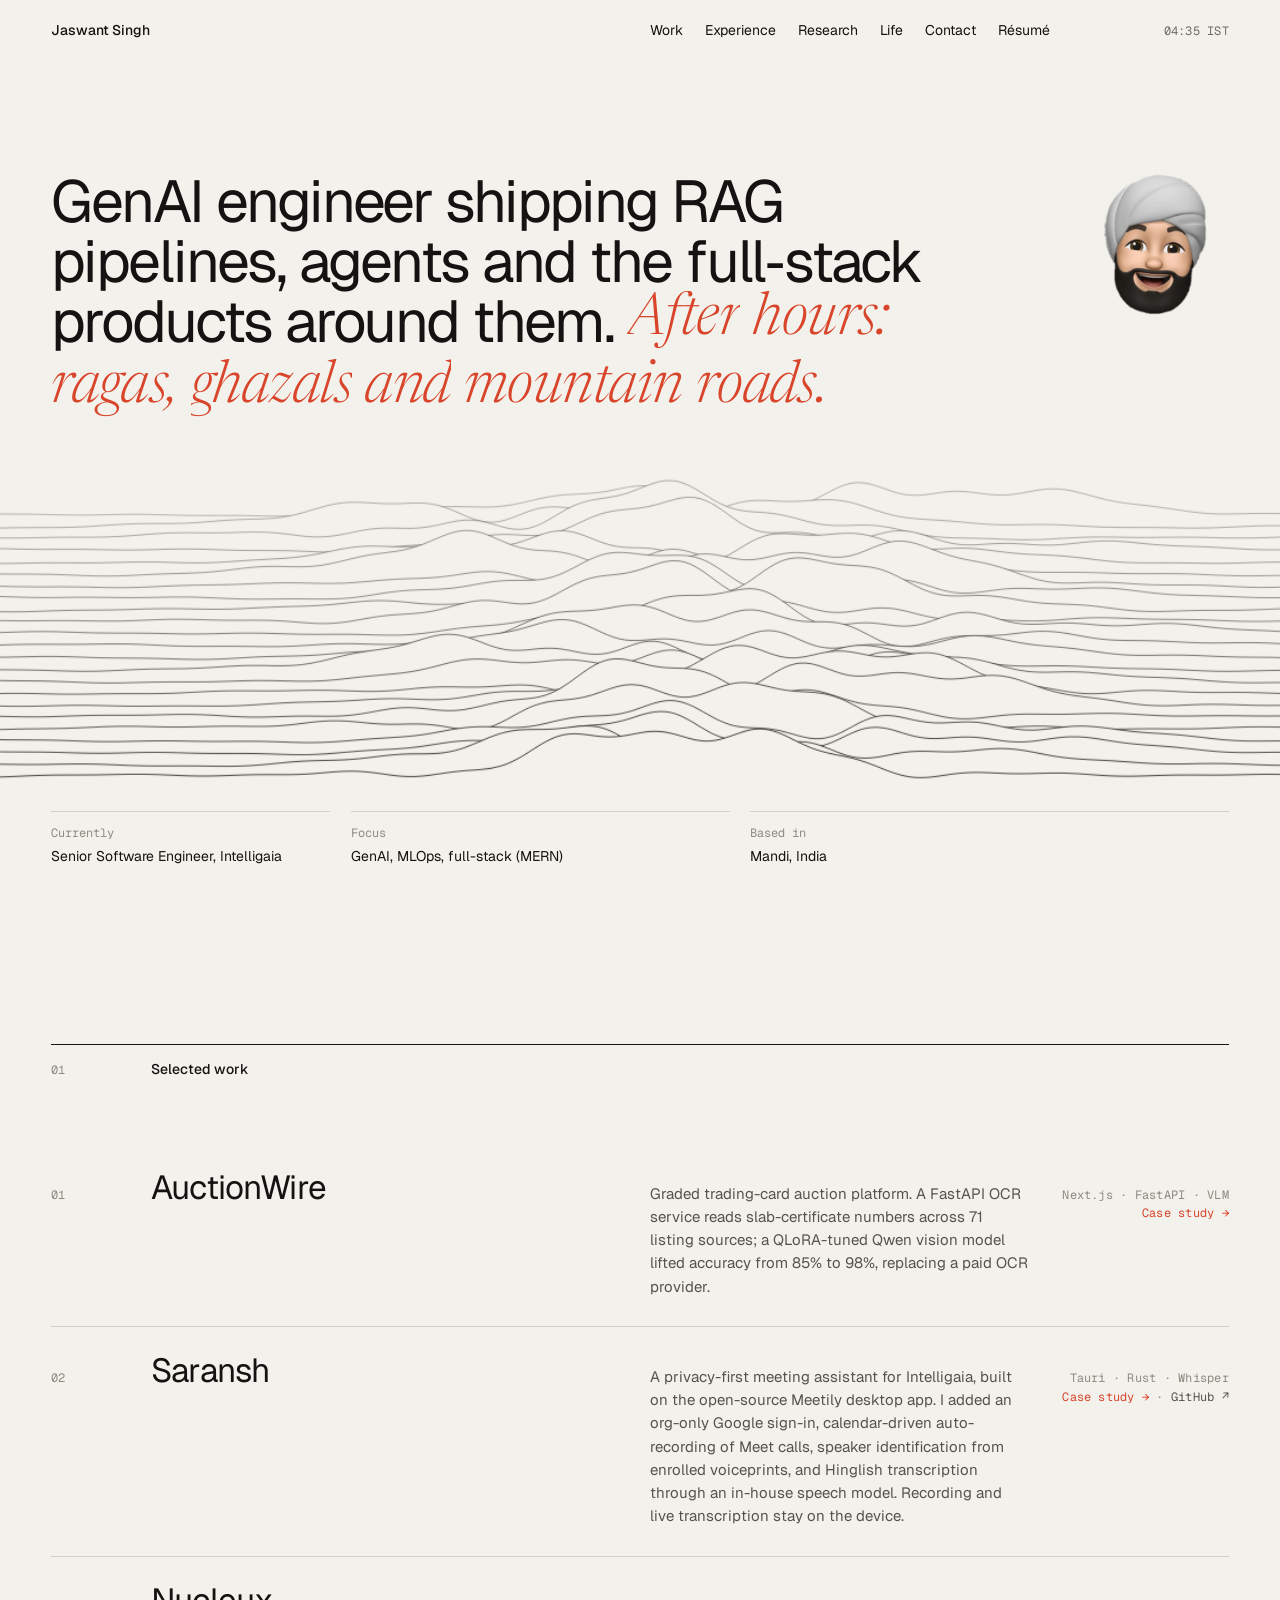
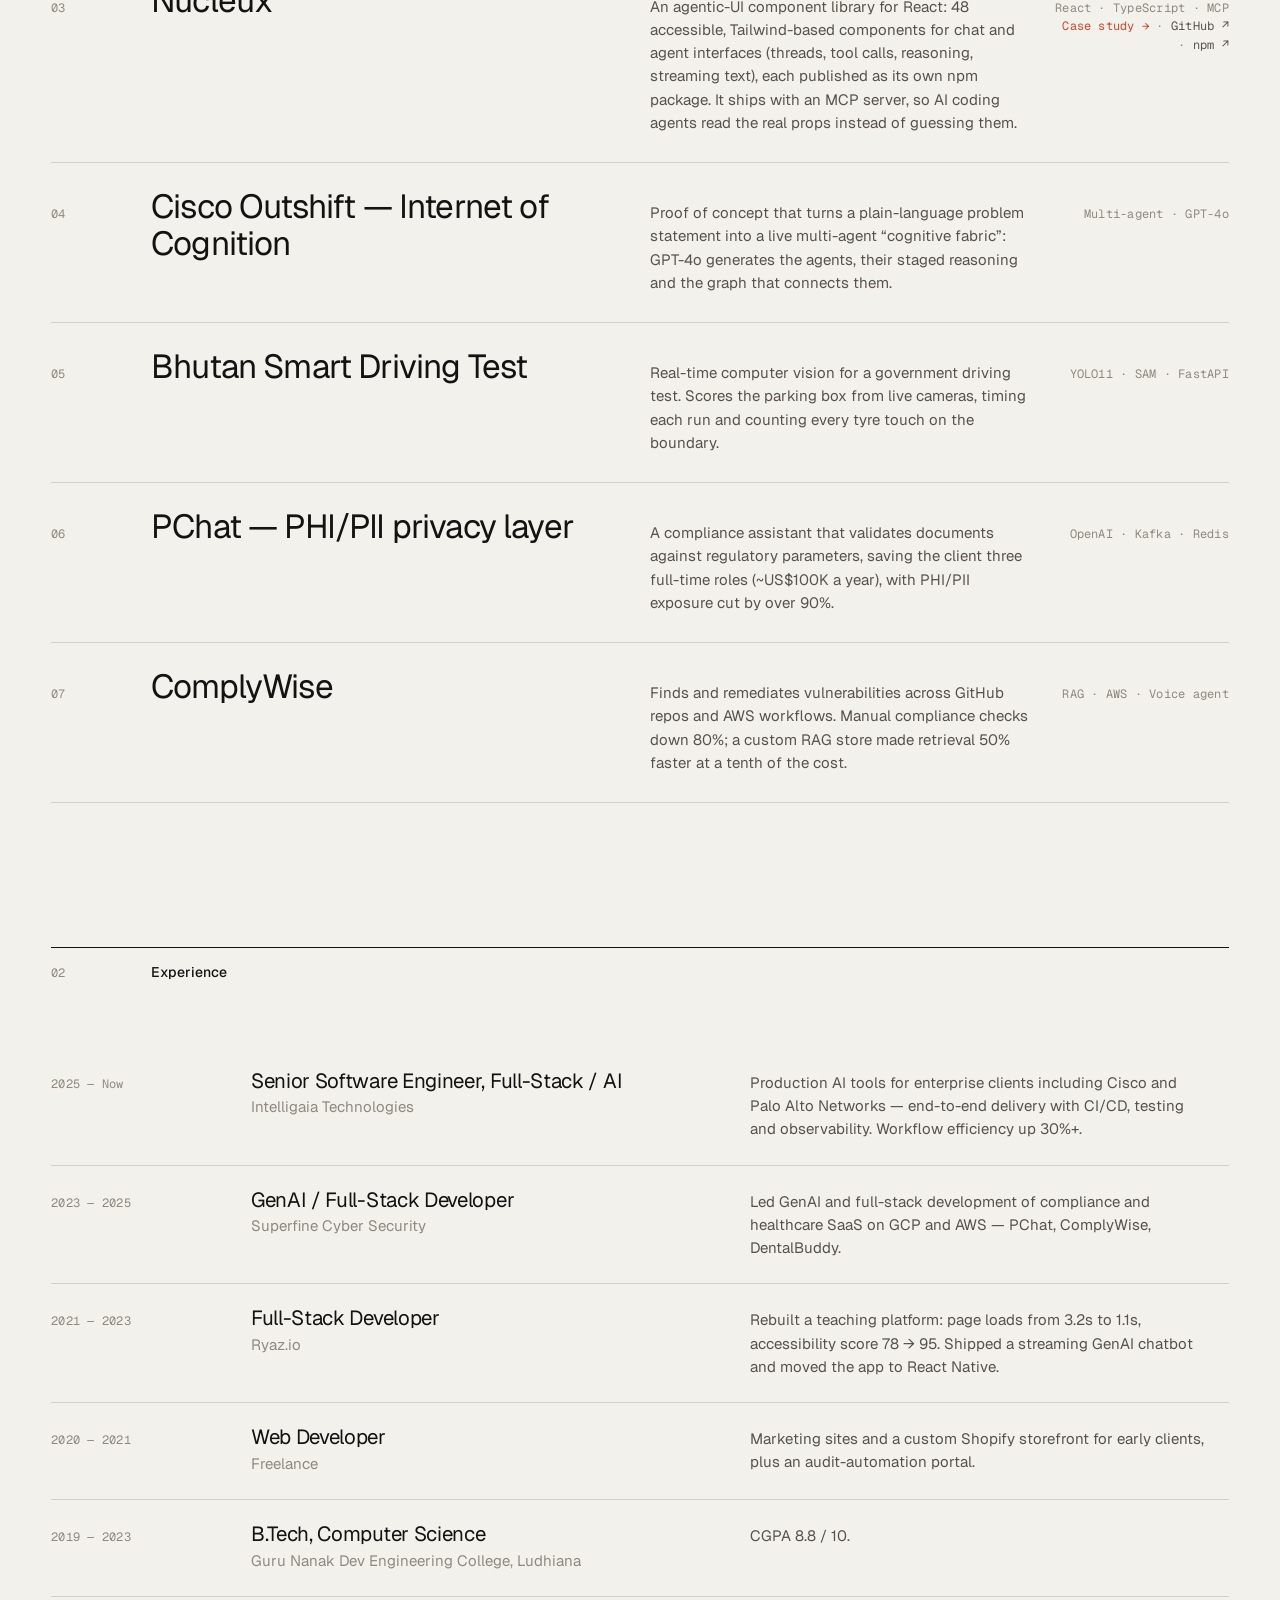
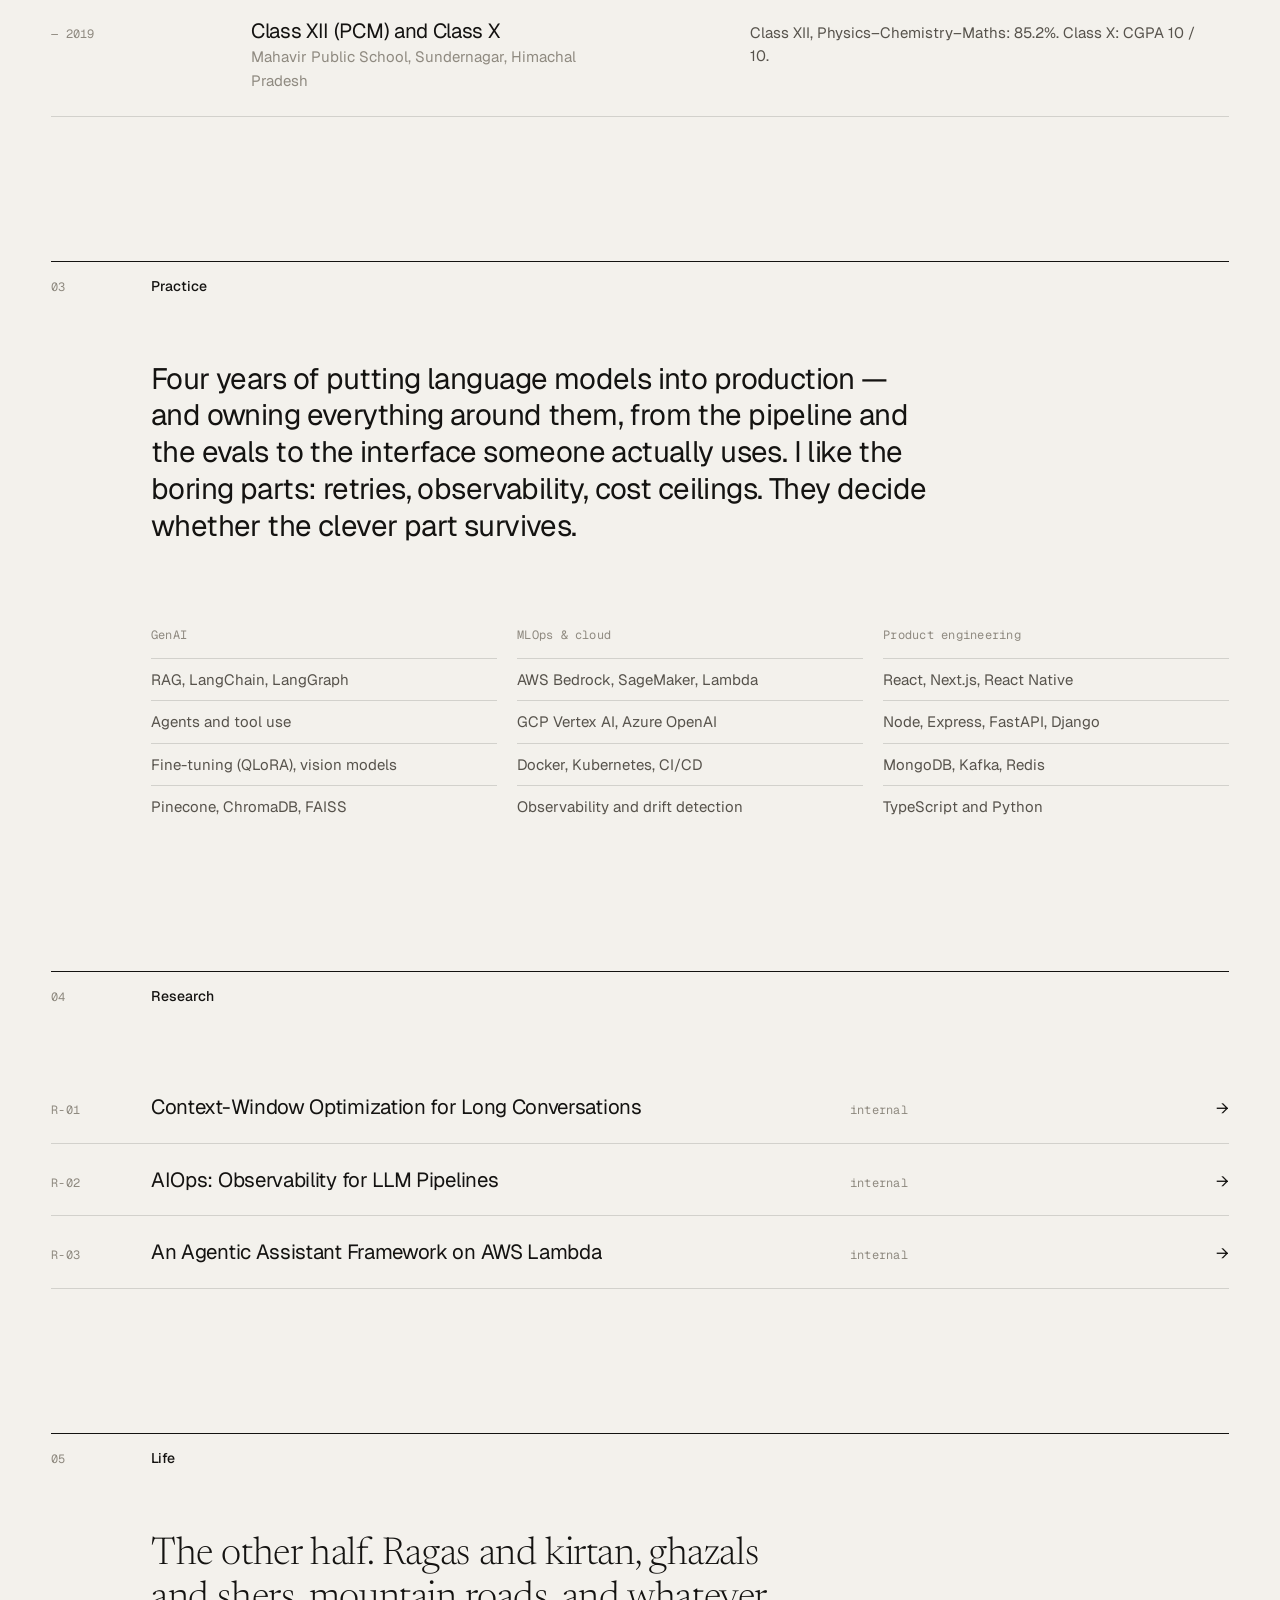
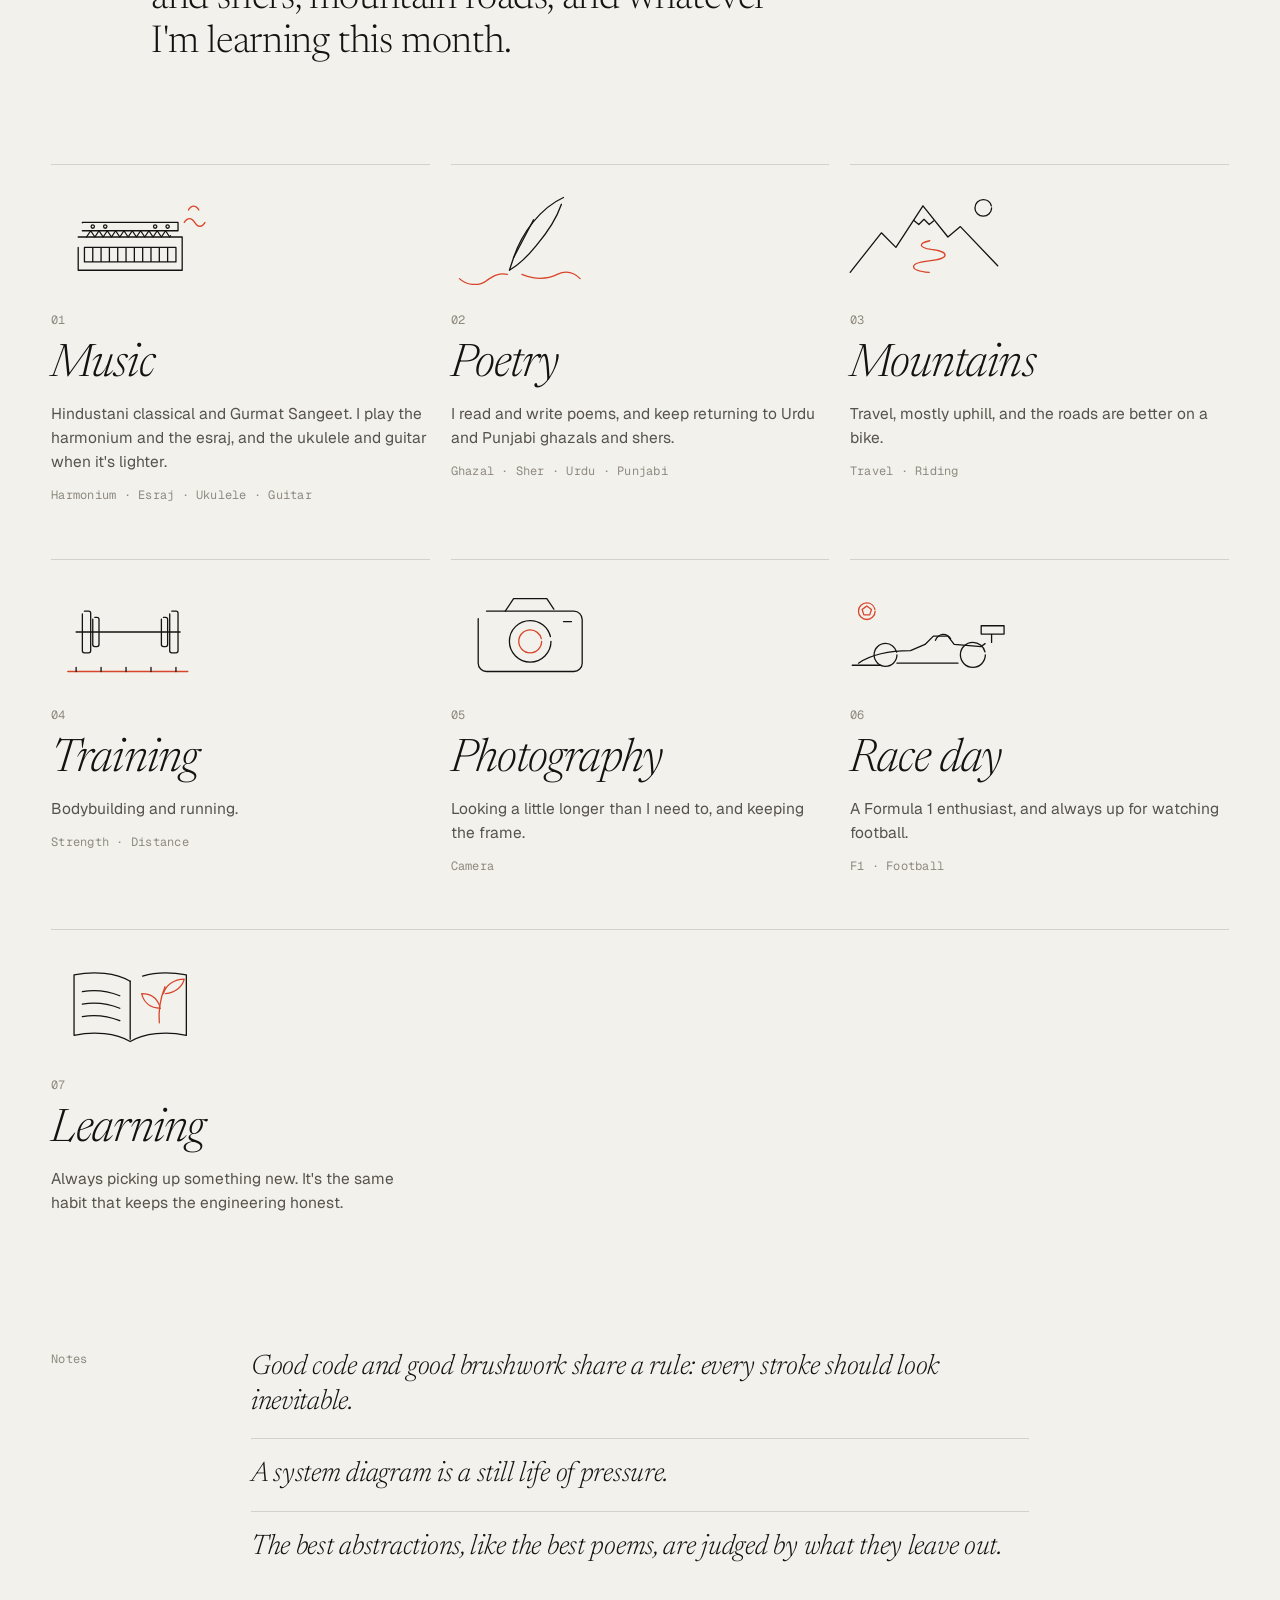
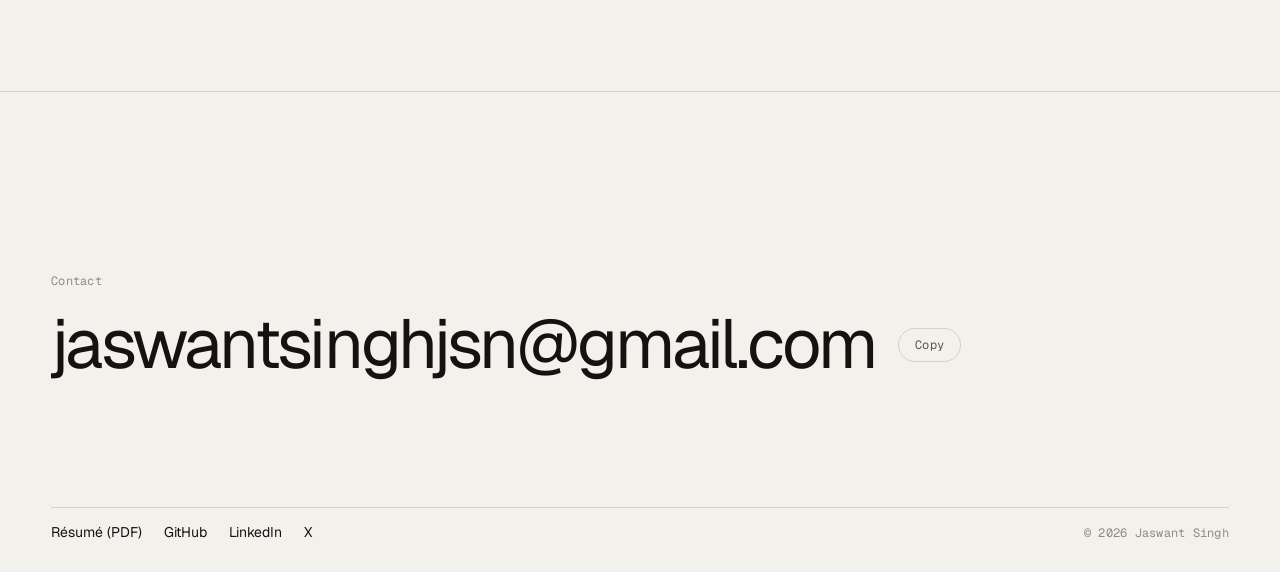
==== commit 276f856d: "Add line illustrations to the Life section Seven hand-built SVG line drawings in the site's plotter " ====
--- a/index.html
+++ b/index.html
@@ -271,42 +271,49 @@
     <!-- ✏️ EDIT HERE: the things I love outside work -->
     <ol class="life">
       <li class="life__item" data-reveal>
+        <svg class="ill" viewBox="0 0 160 100" role="img" aria-label="A harmonium, its bellows folded behind the keys"><path d="M30 50 h100 v32 h-100 z" pathLength="1"/><path d="M38 50 l4 -6 l4 6 l4 -6 l4 6 l4 -6 l4 6 l4 -6 l4 6 l4 -6 l4 6 l4 -6 l4 6 l4 -6 l4 6 l4 -6 l4 6 l4 -6 l4 6 l4 -6 l4 6 l4 -6" pathLength="1"/><path d="M34 44 h92 v-8 h-92 z" pathLength="1"/><path d="M36 60 h88 v14 h-88 z M44 60 v14 M52 60 v14 M60 60 v14 M68 60 v14 M76 60 v14 M84 60 v14 M92 60 v14 M100 60 v14 M108 60 v14 M116 60 v14" pathLength="1"/><circle cx="44" cy="40" r="1.6" pathLength="1"/><circle cx="56" cy="40" r="1.6" pathLength="1"/><circle cx="104" cy="40" r="1.6" pathLength="1"/><circle cx="116" cy="40" r="1.6" pathLength="1"/><path class="acc" d="M132 36 c3 -5 7 -5 10 0 s7 5 10 0 M136 24 c3 -5 7 -5 10 0" pathLength="1"/></svg>
         <span class="life__n mono">01</span>
         <h3 class="life__t">Music</h3>
         <p>Hindustani classical and Gurmat Sangeet. I play the harmonium and the esraj, and the ukulele and guitar when it's lighter.</p>
         <p class="life__meta mono">Harmonium · Esraj · Ukulele · Guitar</p>
       </li>
       <li class="life__item" data-reveal>
+        <svg class="ill" viewBox="0 0 160 100" role="img" aria-label="A quill writing a single flowing line"><path d="M112 12 c-22 10 -40 34 -48 58 l-4 12 c10 -6 18 -14 26 -24 c12 -14 22 -30 26 -46 z" pathLength="1"/><path d="M64 70 l20 -38" pathLength="1"/><path class="acc" d="M58 86 c-8 -2 -14 2 -20 6 c-8 6 -20 4 -26 -2 m60 -4 c10 4 22 6 34 0 c8 -4 16 -2 22 4" pathLength="1"/></svg>
         <span class="life__n mono">02</span>
         <h3 class="life__t">Poetry</h3>
         <p>I read and write poems, and keep returning to Urdu and Punjabi ghazals and shers.</p>
         <p class="life__meta mono">Ghazal · Sher · Urdu · Punjabi</p>
       </li>
       <li class="life__item" data-reveal>
+        <svg class="ill" viewBox="0 0 160 100" role="img" aria-label="Mountain peaks with a switchback road climbing between them"><path d="M4 84 l30 -38 l14 14 l26 -40 l24 30 l12 -10 l42 44" pathLength="1"/><path d="M65 34 l5 4 l5 -5 l5 5 l5 -4" pathLength="1"/><path class="acc" d="M80 84 c-20 -2 -20 -9 0 -11 c20 -2 20 -9 2 -11 c-14 -2 -12 -7 2 -9" pathLength="1"/><circle cx="132" cy="22" r="8" pathLength="1"/></svg>
         <span class="life__n mono">03</span>
         <h3 class="life__t">Mountains</h3>
         <p>Travel, mostly uphill, and the roads are better on a bike.</p>
         <p class="life__meta mono">Travel · Riding</p>
       </li>
       <li class="life__item" data-reveal>
+        <svg class="ill" viewBox="0 0 160 100" role="img" aria-label="A loaded barbell above a running track marked with distances"><path d="M28 50 h104" pathLength="1"/><rect x="34" y="30" width="8" height="40" rx="2" pathLength="1"/><rect x="44" y="36" width="6" height="28" rx="2" pathLength="1"/><rect x="118" y="30" width="8" height="40" rx="2" pathLength="1"/><rect x="110" y="36" width="6" height="28" rx="2" pathLength="1"/><path class="acc" d="M20 88 h120" pathLength="1"/><path d="M20 88 m8 0 v-4 m24 4 v-4 m24 4 v-4 m24 4 v-4 m24 4 v-4" pathLength="1"/></svg>
         <span class="life__n mono">04</span>
         <h3 class="life__t">Training</h3>
         <p>Bodybuilding and running.</p>
         <p class="life__meta mono">Strength · Distance</p>
       </li>
       <li class="life__item" data-reveal>
+        <svg class="ill" viewBox="0 0 160 100" role="img" aria-label="A camera with its lens"><rect x="30" y="30" width="100" height="58" rx="8" pathLength="1"/><path d="M56 30 l8 -12 h32 l8 12" pathLength="1"/><circle cx="80" cy="59" r="20" pathLength="1"/><circle class="acc" cx="80" cy="59" r="11" pathLength="1"/><path d="M112 40 h8" pathLength="1"/></svg>
         <span class="life__n mono">05</span>
         <h3 class="life__t">Photography</h3>
         <p>Looking a little longer than I need to, and keeping the frame.</p>
         <p class="life__meta mono">Camera</p>
       </li>
       <li class="life__item" data-reveal>
+        <svg class="ill" viewBox="0 0 160 100" role="img" aria-label="A chequered flag beside a football"><circle cx="38" cy="72" r="11" pathLength="1"/><circle cx="122" cy="72" r="12" pathLength="1"/><path d="M6 82 h28" pathLength="1"/><path d="M12 80 c12 -8 30 -12 50 -12 l14 -6 l8 -8 h14 l6 8 l26 2 l8 -6" pathLength="1"/><path d="M49 80 h61" pathLength="1"/><path d="M86 58 c3 -7 11 -8 15 -1" pathLength="1"/><path d="M130 44 h22 v8 h-22 z M140 52 v8" pathLength="1"/><circle class="acc" cx="20" cy="30" r="8" pathLength="1"/><path class="acc" d="M20 25 l4.5 3.3 l-1.7 5.2 h-5.6 l-1.7 -5.2 z" pathLength="1"/></svg>
         <span class="life__n mono">06</span>
         <h3 class="life__t">Race day</h3>
         <p>A Formula 1 enthusiast, and always up for watching football.</p>
         <p class="life__meta mono">F1 · Football</p>
       </li>
       <li class="life__item life__item--wide" data-reveal>
+        <svg class="ill" viewBox="0 0 160 100" role="img" aria-label="An open book with a sprout growing from its page"><path d="M80 30 c-14 -8 -34 -10 -54 -6 v58 c20 -4 40 -2 54 6 c14 -8 34 -10 54 -6 v-58 c-20 -4 -40 -2 -54 6 z" pathLength="1"/><path d="M80 30 v58" pathLength="1"/><path d="M34 40 c12 -2 26 0 36 4 M34 52 c12 -2 26 0 36 4 M34 64 c12 -2 26 0 36 4" pathLength="1"/><path class="acc" d="M108 70 c-1 -12 1 -24 6 -36" pathLength="1"/><path class="acc" d="M109 56 c-10 0 -16 -6 -18 -14 c10 0 16 6 18 14 z" pathLength="1"/><path class="acc" d="M112 42 c2 -8 10 -14 20 -14 c-2 8 -10 14 -20 14 z" pathLength="1"/></svg>
         <span class="life__n mono">07</span>
         <h3 class="life__t">Learning</h3>
         <p>Always picking up something new. It's the same habit that keeps the engineering honest.</p>
--- a/css/style.css
+++ b/css/style.css
@@ -611,3 +611,19 @@
 .life__meta { margin-top: 12px; color: var(--ink-3) !important; font-size: 12px !important; }
 @media (max-width: 900px) { .life { grid-template-columns: 1fr 1fr; } .life__item--wide { grid-column: 1 / -1; } }
 @media (max-width: 560px) { .life { grid-template-columns: 1fr; } }
+
+/* line illustrations in the Life grid: ink that draws itself on reveal */
+.ill { display: block; width: clamp(140px, 13vw, 200px); height: auto; margin: 6px 0 18px -4px; overflow: visible; }
+.ill * {
+  fill: none; stroke: var(--ink); stroke-width: 1.3; stroke-linecap: round; stroke-linejoin: round;
+  vector-effect: non-scaling-stroke;
+  stroke-dasharray: 1; stroke-dashoffset: 1;
+  transition: stroke-dashoffset 1.6s var(--ease), stroke 0.9s var(--ease);
+}
+.ill .acc { stroke: var(--accent); transition-delay: 0.6s; }
+.ill *:nth-child(2) { transition-delay: 0.12s; }
+.ill *:nth-child(3) { transition-delay: 0.24s; }
+.ill *:nth-child(4) { transition-delay: 0.36s; }
+.ill *:nth-child(n+5) { transition-delay: 0.48s; }
+.life__item.is-in .ill * { stroke-dashoffset: 0; }
+@media (prefers-reduced-motion: reduce) { .ill * { stroke-dasharray: none; stroke-dashoffset: 0; } }
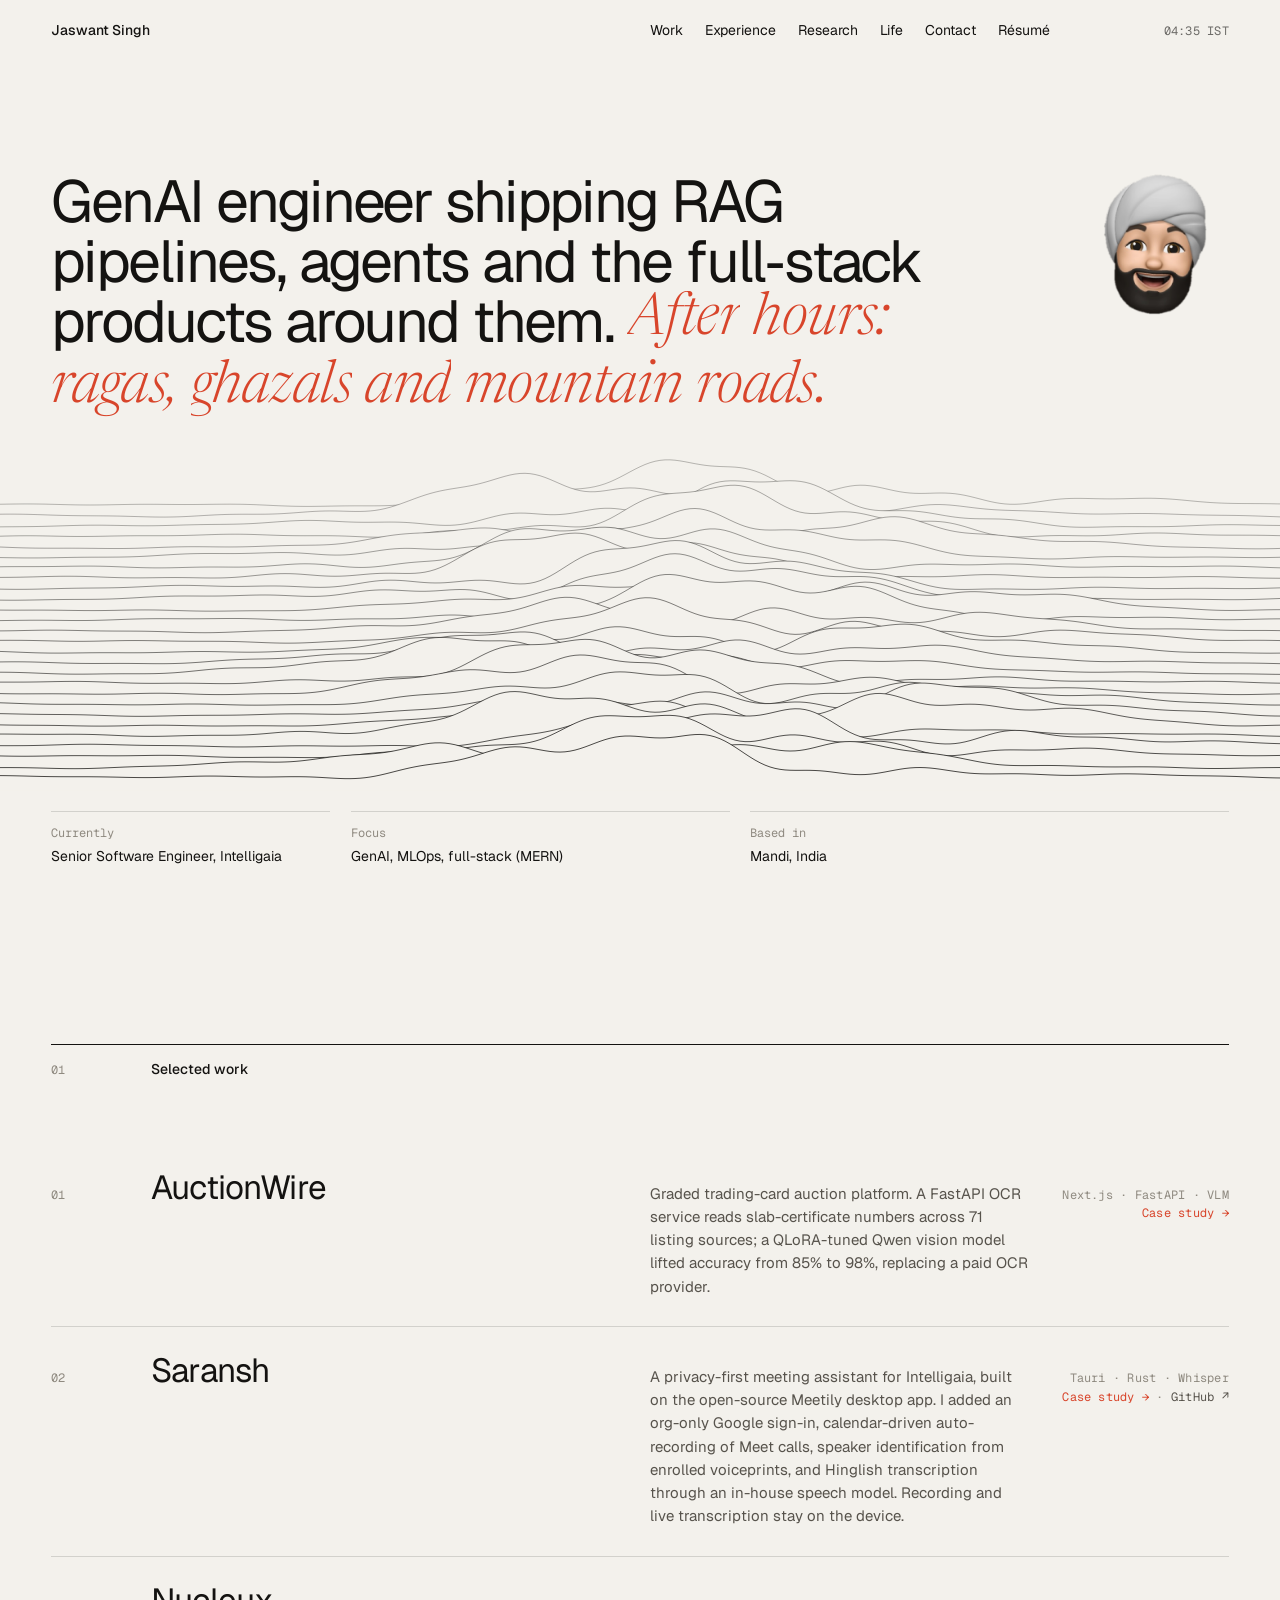
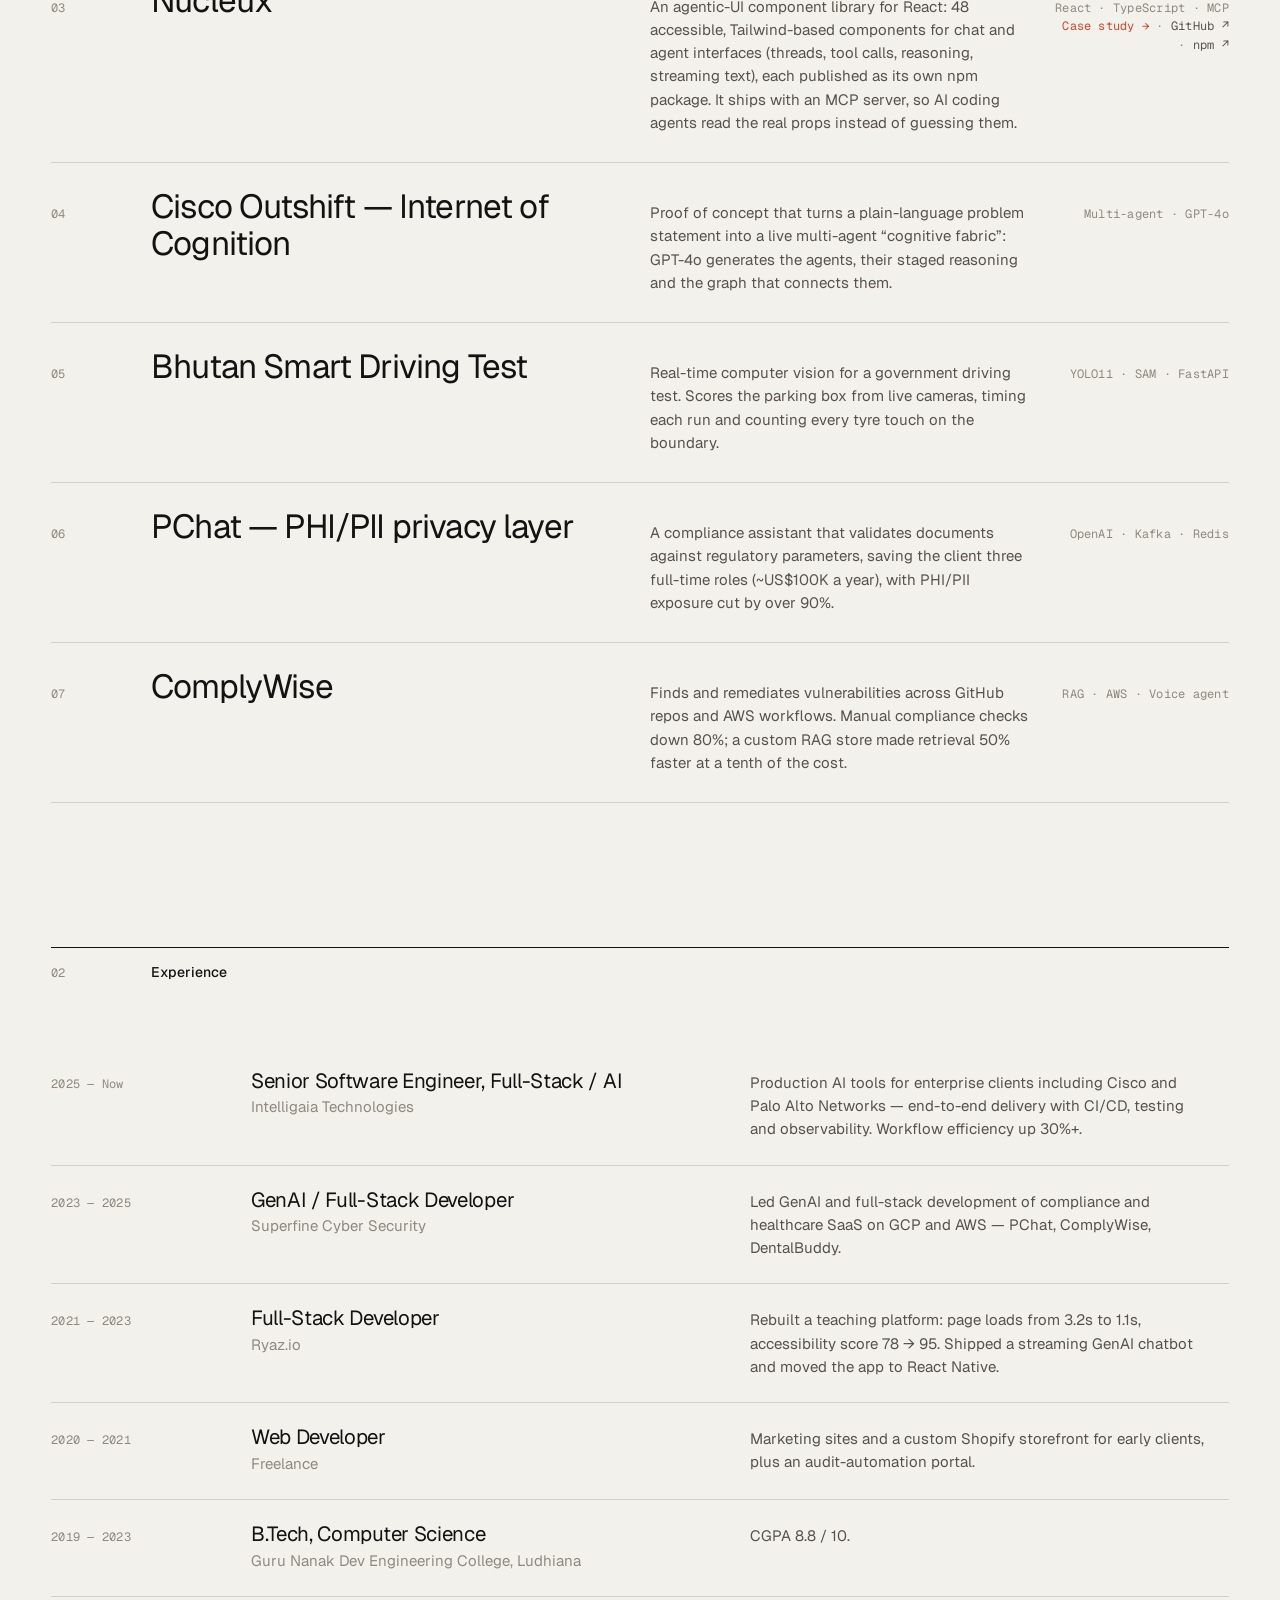
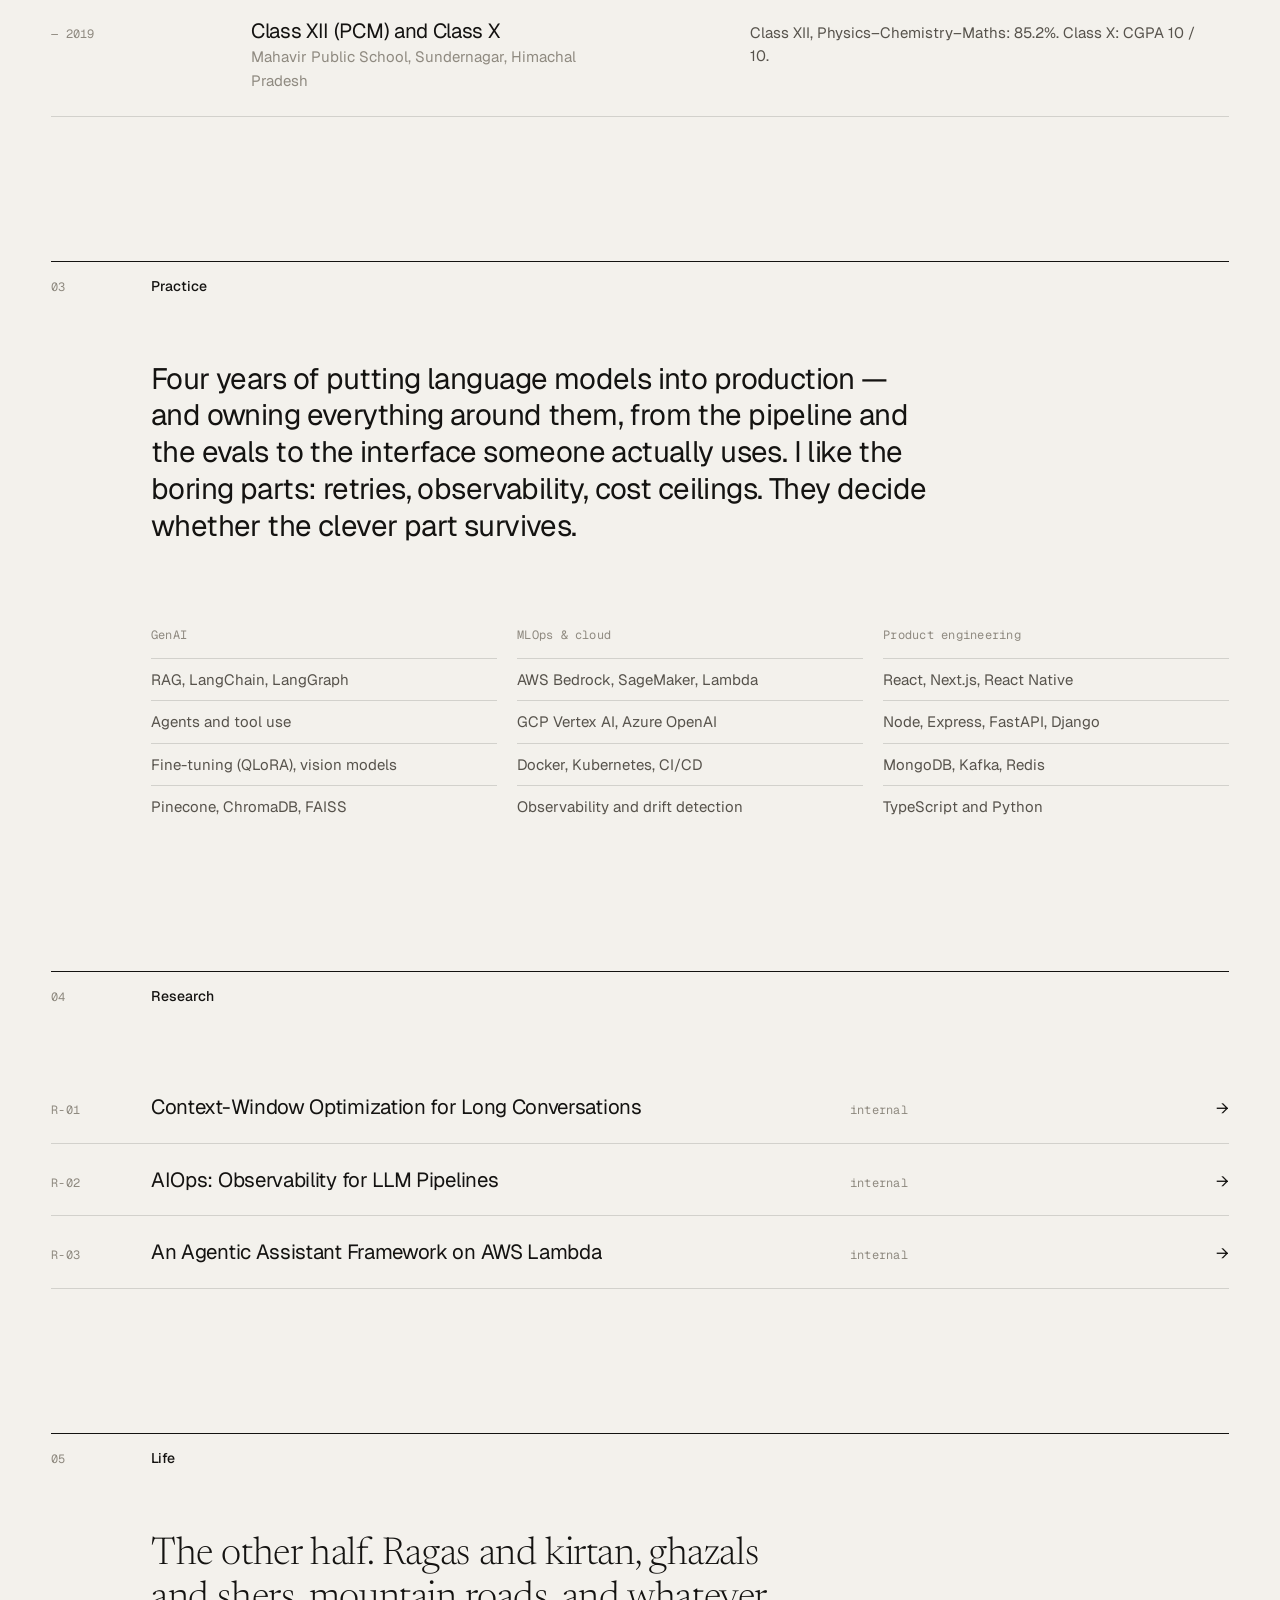
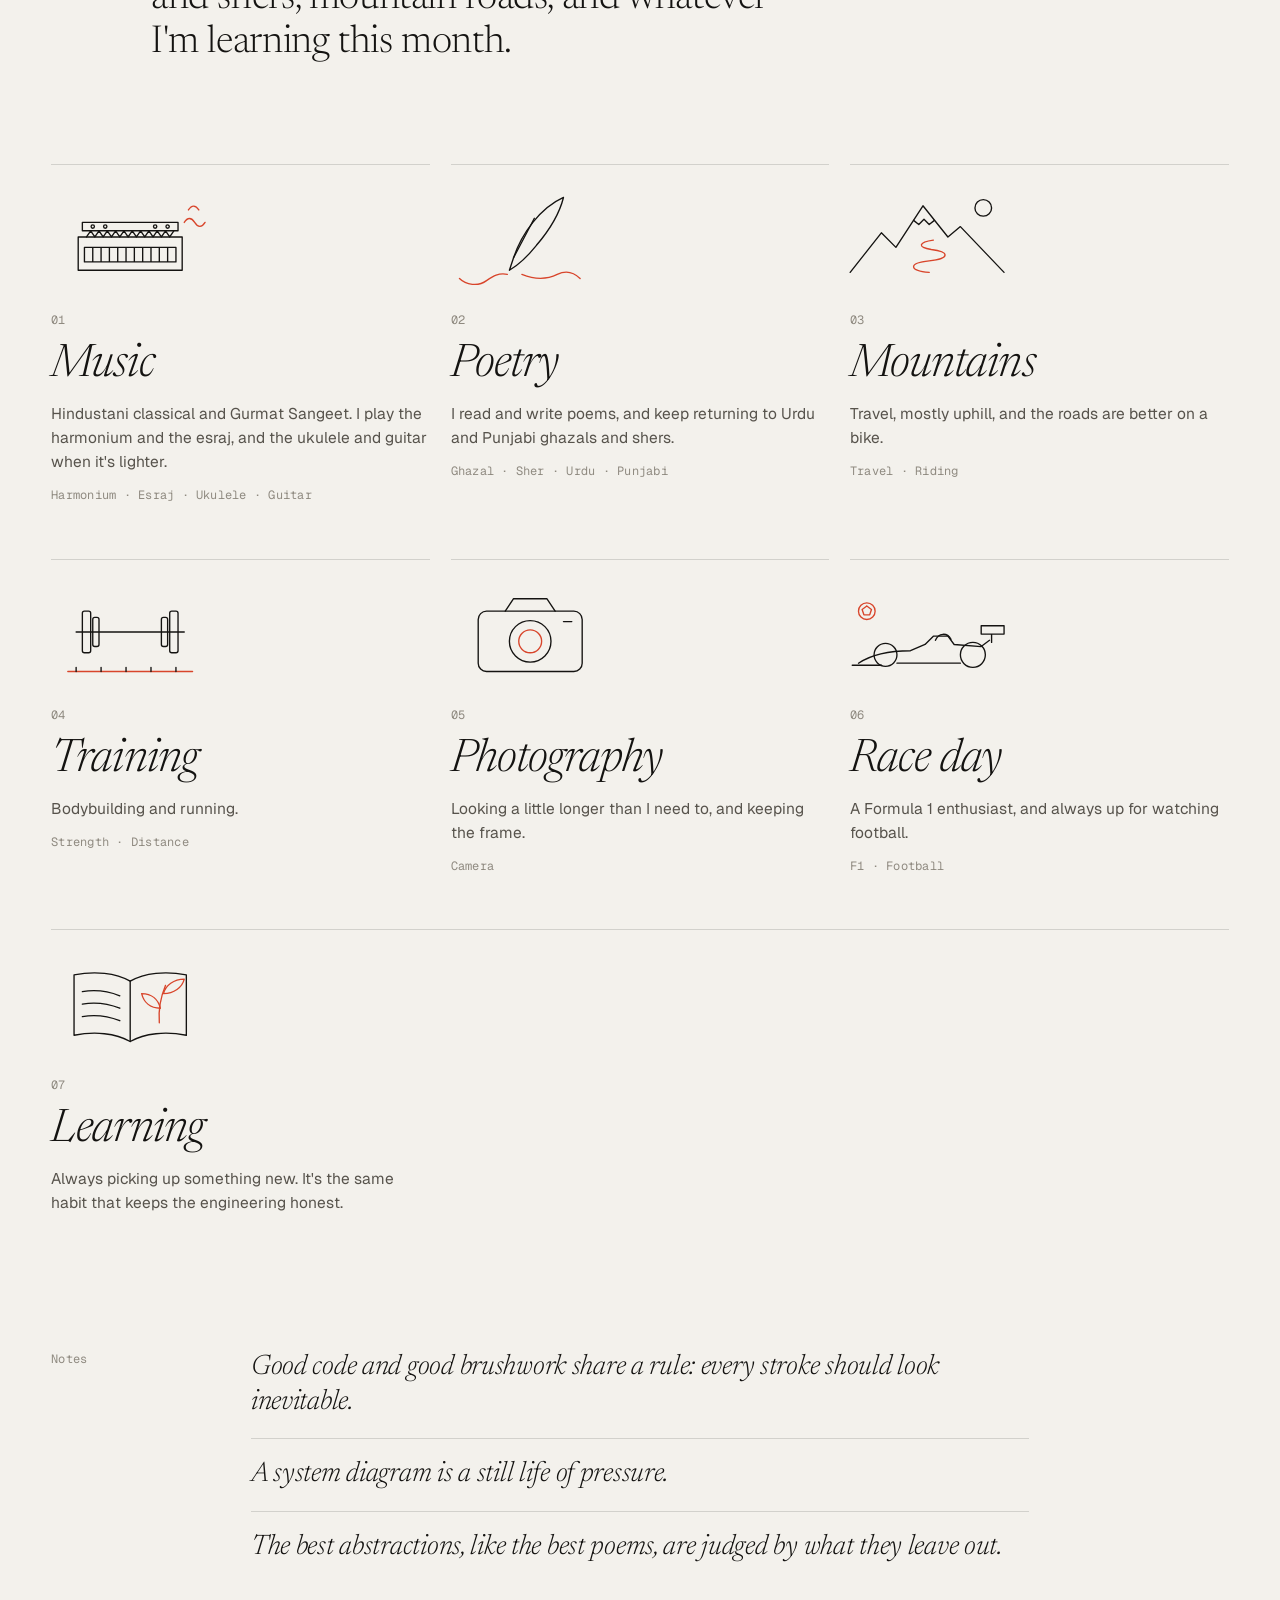
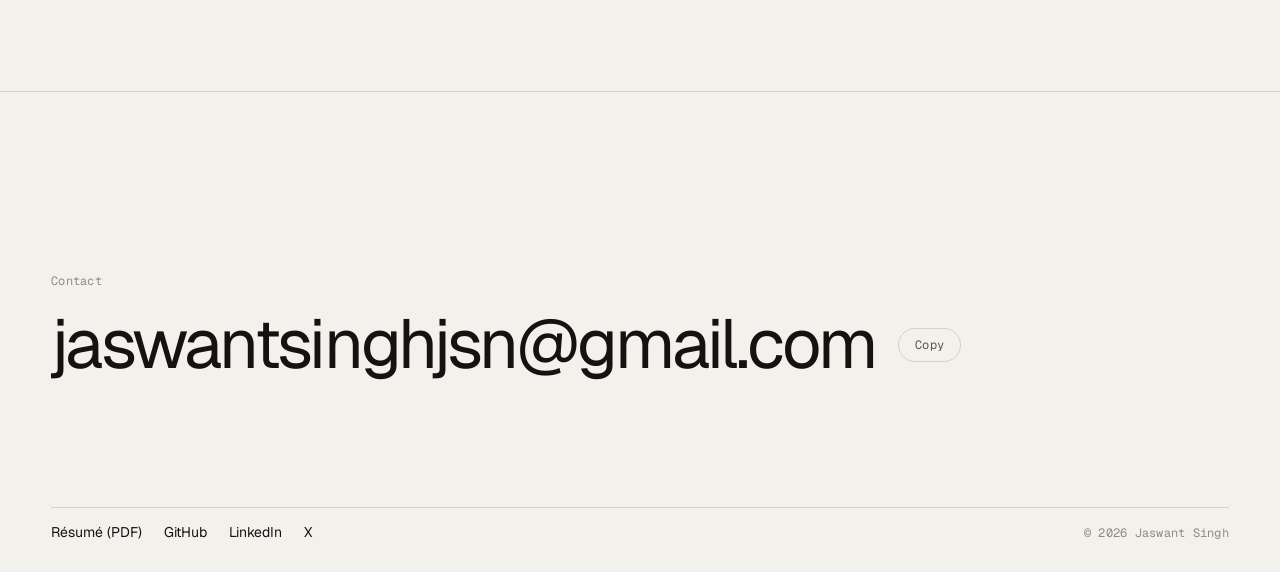
==== commit 23b5eca4: "Draw the Life illustrations reliably, pen-style The first version animated with pathLength="1" dashe" ====
--- a/index.html
+++ b/index.html
@@ -271,49 +271,49 @@
     <!-- ✏️ EDIT HERE: the things I love outside work -->
     <ol class="life">
       <li class="life__item" data-reveal>
-        <svg class="ill" viewBox="0 0 160 100" role="img" aria-label="A harmonium, its bellows folded behind the keys"><path d="M30 50 h100 v32 h-100 z" pathLength="1"/><path d="M38 50 l4 -6 l4 6 l4 -6 l4 6 l4 -6 l4 6 l4 -6 l4 6 l4 -6 l4 6 l4 -6 l4 6 l4 -6 l4 6 l4 -6 l4 6 l4 -6 l4 6 l4 -6 l4 6 l4 -6" pathLength="1"/><path d="M34 44 h92 v-8 h-92 z" pathLength="1"/><path d="M36 60 h88 v14 h-88 z M44 60 v14 M52 60 v14 M60 60 v14 M68 60 v14 M76 60 v14 M84 60 v14 M92 60 v14 M100 60 v14 M108 60 v14 M116 60 v14" pathLength="1"/><circle cx="44" cy="40" r="1.6" pathLength="1"/><circle cx="56" cy="40" r="1.6" pathLength="1"/><circle cx="104" cy="40" r="1.6" pathLength="1"/><circle cx="116" cy="40" r="1.6" pathLength="1"/><path class="acc" d="M132 36 c3 -5 7 -5 10 0 s7 5 10 0 M136 24 c3 -5 7 -5 10 0" pathLength="1"/></svg>
+        <svg class="ill" viewBox="0 0 160 100" role="img" aria-label="A harmonium, its bellows folded behind the keys"><path d="M30 50 h100 v32 h-100 z"/><path d="M38 50 l4 -6 l4 6 l4 -6 l4 6 l4 -6 l4 6 l4 -6 l4 6 l4 -6 l4 6 l4 -6 l4 6 l4 -6 l4 6 l4 -6 l4 6 l4 -6 l4 6 l4 -6 l4 6 l4 -6"/><path d="M34 44 h92 v-8 h-92 z"/><path d="M36 60 h88 v14 h-88 z M44 60 v14 M52 60 v14 M60 60 v14 M68 60 v14 M76 60 v14 M84 60 v14 M92 60 v14 M100 60 v14 M108 60 v14 M116 60 v14"/><circle cx="44" cy="40" r="1.6"/><circle cx="56" cy="40" r="1.6"/><circle cx="104" cy="40" r="1.6"/><circle cx="116" cy="40" r="1.6"/><path class="acc" d="M132 36 c3 -5 7 -5 10 0 s7 5 10 0 M136 24 c3 -5 7 -5 10 0"/></svg>
         <span class="life__n mono">01</span>
         <h3 class="life__t">Music</h3>
         <p>Hindustani classical and Gurmat Sangeet. I play the harmonium and the esraj, and the ukulele and guitar when it's lighter.</p>
         <p class="life__meta mono">Harmonium · Esraj · Ukulele · Guitar</p>
       </li>
       <li class="life__item" data-reveal>
-        <svg class="ill" viewBox="0 0 160 100" role="img" aria-label="A quill writing a single flowing line"><path d="M112 12 c-22 10 -40 34 -48 58 l-4 12 c10 -6 18 -14 26 -24 c12 -14 22 -30 26 -46 z" pathLength="1"/><path d="M64 70 l20 -38" pathLength="1"/><path class="acc" d="M58 86 c-8 -2 -14 2 -20 6 c-8 6 -20 4 -26 -2 m60 -4 c10 4 22 6 34 0 c8 -4 16 -2 22 4" pathLength="1"/></svg>
+        <svg class="ill" viewBox="0 0 160 100" role="img" aria-label="A quill writing a single flowing line"><path d="M112 12 c-22 10 -40 34 -48 58 l-4 12 c10 -6 18 -14 26 -24 c12 -14 22 -30 26 -46 z"/><path d="M64 70 l20 -38"/><path class="acc" d="M58 86 c-8 -2 -14 2 -20 6 c-8 6 -20 4 -26 -2 m60 -4 c10 4 22 6 34 0 c8 -4 16 -2 22 4"/></svg>
         <span class="life__n mono">02</span>
         <h3 class="life__t">Poetry</h3>
         <p>I read and write poems, and keep returning to Urdu and Punjabi ghazals and shers.</p>
         <p class="life__meta mono">Ghazal · Sher · Urdu · Punjabi</p>
       </li>
       <li class="life__item" data-reveal>
-        <svg class="ill" viewBox="0 0 160 100" role="img" aria-label="Mountain peaks with a switchback road climbing between them"><path d="M4 84 l30 -38 l14 14 l26 -40 l24 30 l12 -10 l42 44" pathLength="1"/><path d="M65 34 l5 4 l5 -5 l5 5 l5 -4" pathLength="1"/><path class="acc" d="M80 84 c-20 -2 -20 -9 0 -11 c20 -2 20 -9 2 -11 c-14 -2 -12 -7 2 -9" pathLength="1"/><circle cx="132" cy="22" r="8" pathLength="1"/></svg>
+        <svg class="ill" viewBox="0 0 160 100" role="img" aria-label="Mountain peaks with a switchback road climbing between them"><path d="M4 84 l30 -38 l14 14 l26 -40 l24 30 l12 -10 l42 44"/><path d="M65 34 l5 4 l5 -5 l5 5 l5 -4"/><path class="acc" d="M80 84 c-20 -2 -20 -9 0 -11 c20 -2 20 -9 2 -11 c-14 -2 -12 -7 2 -9"/><circle cx="132" cy="22" r="8"/></svg>
         <span class="life__n mono">03</span>
         <h3 class="life__t">Mountains</h3>
         <p>Travel, mostly uphill, and the roads are better on a bike.</p>
         <p class="life__meta mono">Travel · Riding</p>
       </li>
       <li class="life__item" data-reveal>
-        <svg class="ill" viewBox="0 0 160 100" role="img" aria-label="A loaded barbell above a running track marked with distances"><path d="M28 50 h104" pathLength="1"/><rect x="34" y="30" width="8" height="40" rx="2" pathLength="1"/><rect x="44" y="36" width="6" height="28" rx="2" pathLength="1"/><rect x="118" y="30" width="8" height="40" rx="2" pathLength="1"/><rect x="110" y="36" width="6" height="28" rx="2" pathLength="1"/><path class="acc" d="M20 88 h120" pathLength="1"/><path d="M20 88 m8 0 v-4 m24 4 v-4 m24 4 v-4 m24 4 v-4 m24 4 v-4" pathLength="1"/></svg>
+        <svg class="ill" viewBox="0 0 160 100" role="img" aria-label="A loaded barbell above a running track marked with distances"><path d="M28 50 h104"/><rect x="34" y="30" width="8" height="40" rx="2"/><rect x="44" y="36" width="6" height="28" rx="2"/><rect x="118" y="30" width="8" height="40" rx="2"/><rect x="110" y="36" width="6" height="28" rx="2"/><path class="acc" d="M20 88 h120"/><path d="M20 88 m8 0 v-4 m24 4 v-4 m24 4 v-4 m24 4 v-4 m24 4 v-4"/></svg>
         <span class="life__n mono">04</span>
         <h3 class="life__t">Training</h3>
         <p>Bodybuilding and running.</p>
         <p class="life__meta mono">Strength · Distance</p>
       </li>
       <li class="life__item" data-reveal>
-        <svg class="ill" viewBox="0 0 160 100" role="img" aria-label="A camera with its lens"><rect x="30" y="30" width="100" height="58" rx="8" pathLength="1"/><path d="M56 30 l8 -12 h32 l8 12" pathLength="1"/><circle cx="80" cy="59" r="20" pathLength="1"/><circle class="acc" cx="80" cy="59" r="11" pathLength="1"/><path d="M112 40 h8" pathLength="1"/></svg>
+        <svg class="ill" viewBox="0 0 160 100" role="img" aria-label="A camera with its lens"><rect x="30" y="30" width="100" height="58" rx="8"/><path d="M56 30 l8 -12 h32 l8 12"/><circle cx="80" cy="59" r="20"/><circle class="acc" cx="80" cy="59" r="11"/><path d="M112 40 h8"/></svg>
         <span class="life__n mono">05</span>
         <h3 class="life__t">Photography</h3>
         <p>Looking a little longer than I need to, and keeping the frame.</p>
         <p class="life__meta mono">Camera</p>
       </li>
       <li class="life__item" data-reveal>
-        <svg class="ill" viewBox="0 0 160 100" role="img" aria-label="A chequered flag beside a football"><circle cx="38" cy="72" r="11" pathLength="1"/><circle cx="122" cy="72" r="12" pathLength="1"/><path d="M6 82 h28" pathLength="1"/><path d="M12 80 c12 -8 30 -12 50 -12 l14 -6 l8 -8 h14 l6 8 l26 2 l8 -6" pathLength="1"/><path d="M49 80 h61" pathLength="1"/><path d="M86 58 c3 -7 11 -8 15 -1" pathLength="1"/><path d="M130 44 h22 v8 h-22 z M140 52 v8" pathLength="1"/><circle class="acc" cx="20" cy="30" r="8" pathLength="1"/><path class="acc" d="M20 25 l4.5 3.3 l-1.7 5.2 h-5.6 l-1.7 -5.2 z" pathLength="1"/></svg>
+        <svg class="ill" viewBox="0 0 160 100" role="img" aria-label="A chequered flag beside a football"><circle cx="38" cy="72" r="11"/><circle cx="122" cy="72" r="12"/><path d="M6 82 h28"/><path d="M12 80 c12 -8 30 -12 50 -12 l14 -6 l8 -8 h14 l6 8 l26 2 l8 -6"/><path d="M49 80 h61"/><path d="M86 58 c3 -7 11 -8 15 -1"/><path d="M130 44 h22 v8 h-22 z M140 52 v8"/><circle class="acc" cx="20" cy="30" r="8"/><path class="acc" d="M20 25 l4.5 3.3 l-1.7 5.2 h-5.6 l-1.7 -5.2 z"/></svg>
         <span class="life__n mono">06</span>
         <h3 class="life__t">Race day</h3>
         <p>A Formula 1 enthusiast, and always up for watching football.</p>
         <p class="life__meta mono">F1 · Football</p>
       </li>
       <li class="life__item life__item--wide" data-reveal>
-        <svg class="ill" viewBox="0 0 160 100" role="img" aria-label="An open book with a sprout growing from its page"><path d="M80 30 c-14 -8 -34 -10 -54 -6 v58 c20 -4 40 -2 54 6 c14 -8 34 -10 54 -6 v-58 c-20 -4 -40 -2 -54 6 z" pathLength="1"/><path d="M80 30 v58" pathLength="1"/><path d="M34 40 c12 -2 26 0 36 4 M34 52 c12 -2 26 0 36 4 M34 64 c12 -2 26 0 36 4" pathLength="1"/><path class="acc" d="M108 70 c-1 -12 1 -24 6 -36" pathLength="1"/><path class="acc" d="M109 56 c-10 0 -16 -6 -18 -14 c10 0 16 6 18 14 z" pathLength="1"/><path class="acc" d="M112 42 c2 -8 10 -14 20 -14 c-2 8 -10 14 -20 14 z" pathLength="1"/></svg>
+        <svg class="ill" viewBox="0 0 160 100" role="img" aria-label="An open book with a sprout growing from its page"><path d="M80 30 c-14 -8 -34 -10 -54 -6 v58 c20 -4 40 -2 54 6 c14 -8 34 -10 54 -6 v-58 c-20 -4 -40 -2 -54 6 z"/><path d="M80 30 v58"/><path d="M34 40 c12 -2 26 0 36 4 M34 52 c12 -2 26 0 36 4 M34 64 c12 -2 26 0 36 4"/><path class="acc" d="M108 70 c-1 -12 1 -24 6 -36"/><path class="acc" d="M109 56 c-10 0 -16 -6 -18 -14 c10 0 16 6 18 14 z"/><path class="acc" d="M112 42 c2 -8 10 -14 20 -14 c-2 8 -10 14 -20 14 z"/></svg>
         <span class="life__n mono">07</span>
         <h3 class="life__t">Learning</h3>
         <p>Always picking up something new. It's the same habit that keeps the engineering honest.</p>
--- a/css/style.css
+++ b/css/style.css
@@ -612,18 +612,11 @@
 @media (max-width: 900px) { .life { grid-template-columns: 1fr 1fr; } .life__item--wide { grid-column: 1 / -1; } }
 @media (max-width: 560px) { .life { grid-template-columns: 1fr; } }
 
-/* line illustrations in the Life grid: ink that draws itself on reveal */
+/* line illustrations in the Life grid. Drawn complete by default;
+   js/main.js measures each stroke and draws it on, pen-style, when it scrolls in. */
 .ill { display: block; width: clamp(140px, 13vw, 200px); height: auto; margin: 6px 0 18px -4px; overflow: visible; }
 .ill * {
   fill: none; stroke: var(--ink); stroke-width: 1.3; stroke-linecap: round; stroke-linejoin: round;
-  vector-effect: non-scaling-stroke;
-  stroke-dasharray: 1; stroke-dashoffset: 1;
-  transition: stroke-dashoffset 1.6s var(--ease), stroke 0.9s var(--ease);
-}
-.ill .acc { stroke: var(--accent); transition-delay: 0.6s; }
-.ill *:nth-child(2) { transition-delay: 0.12s; }
-.ill *:nth-child(3) { transition-delay: 0.24s; }
-.ill *:nth-child(4) { transition-delay: 0.36s; }
-.ill *:nth-child(n+5) { transition-delay: 0.48s; }
-.life__item.is-in .ill * { stroke-dashoffset: 0; }
-@media (prefers-reduced-motion: reduce) { .ill * { stroke-dasharray: none; stroke-dashoffset: 0; } }
+  transition: stroke 0.9s var(--ease);
+}
+.ill .acc { stroke: var(--accent); }
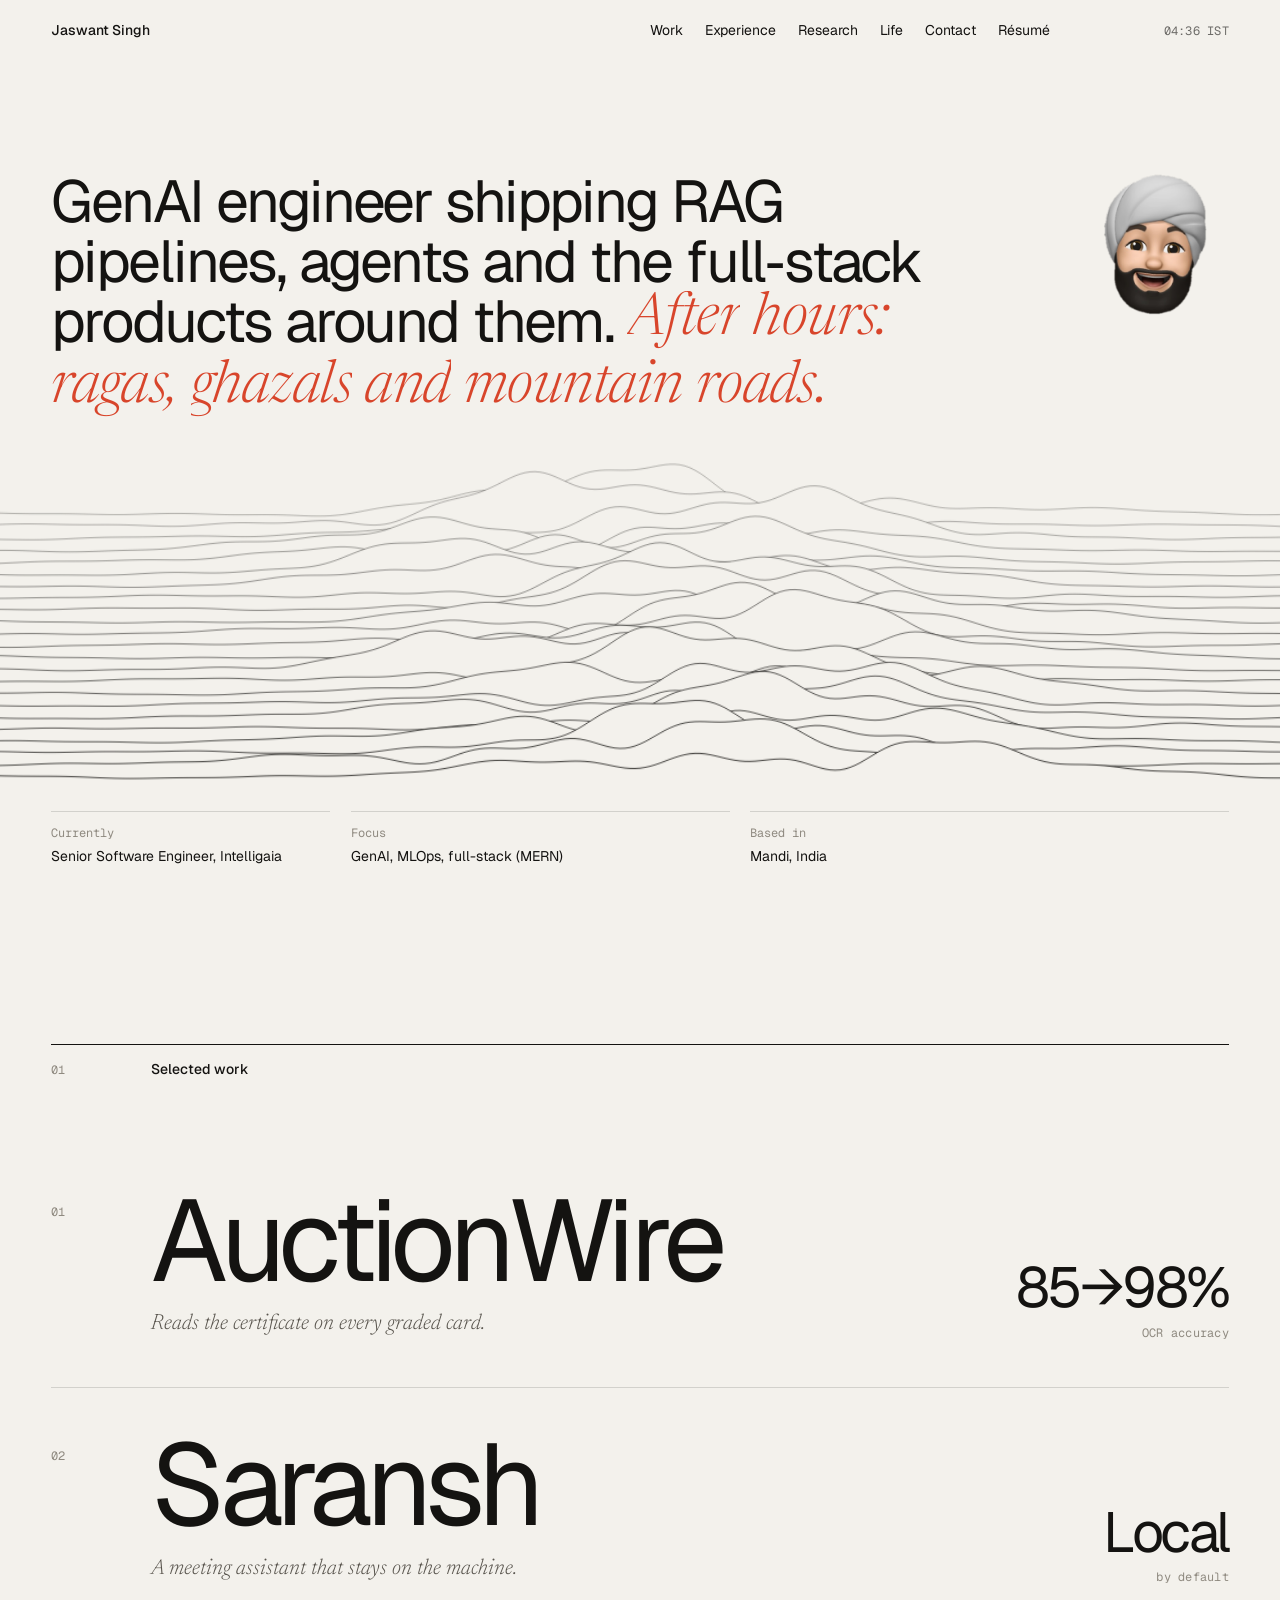
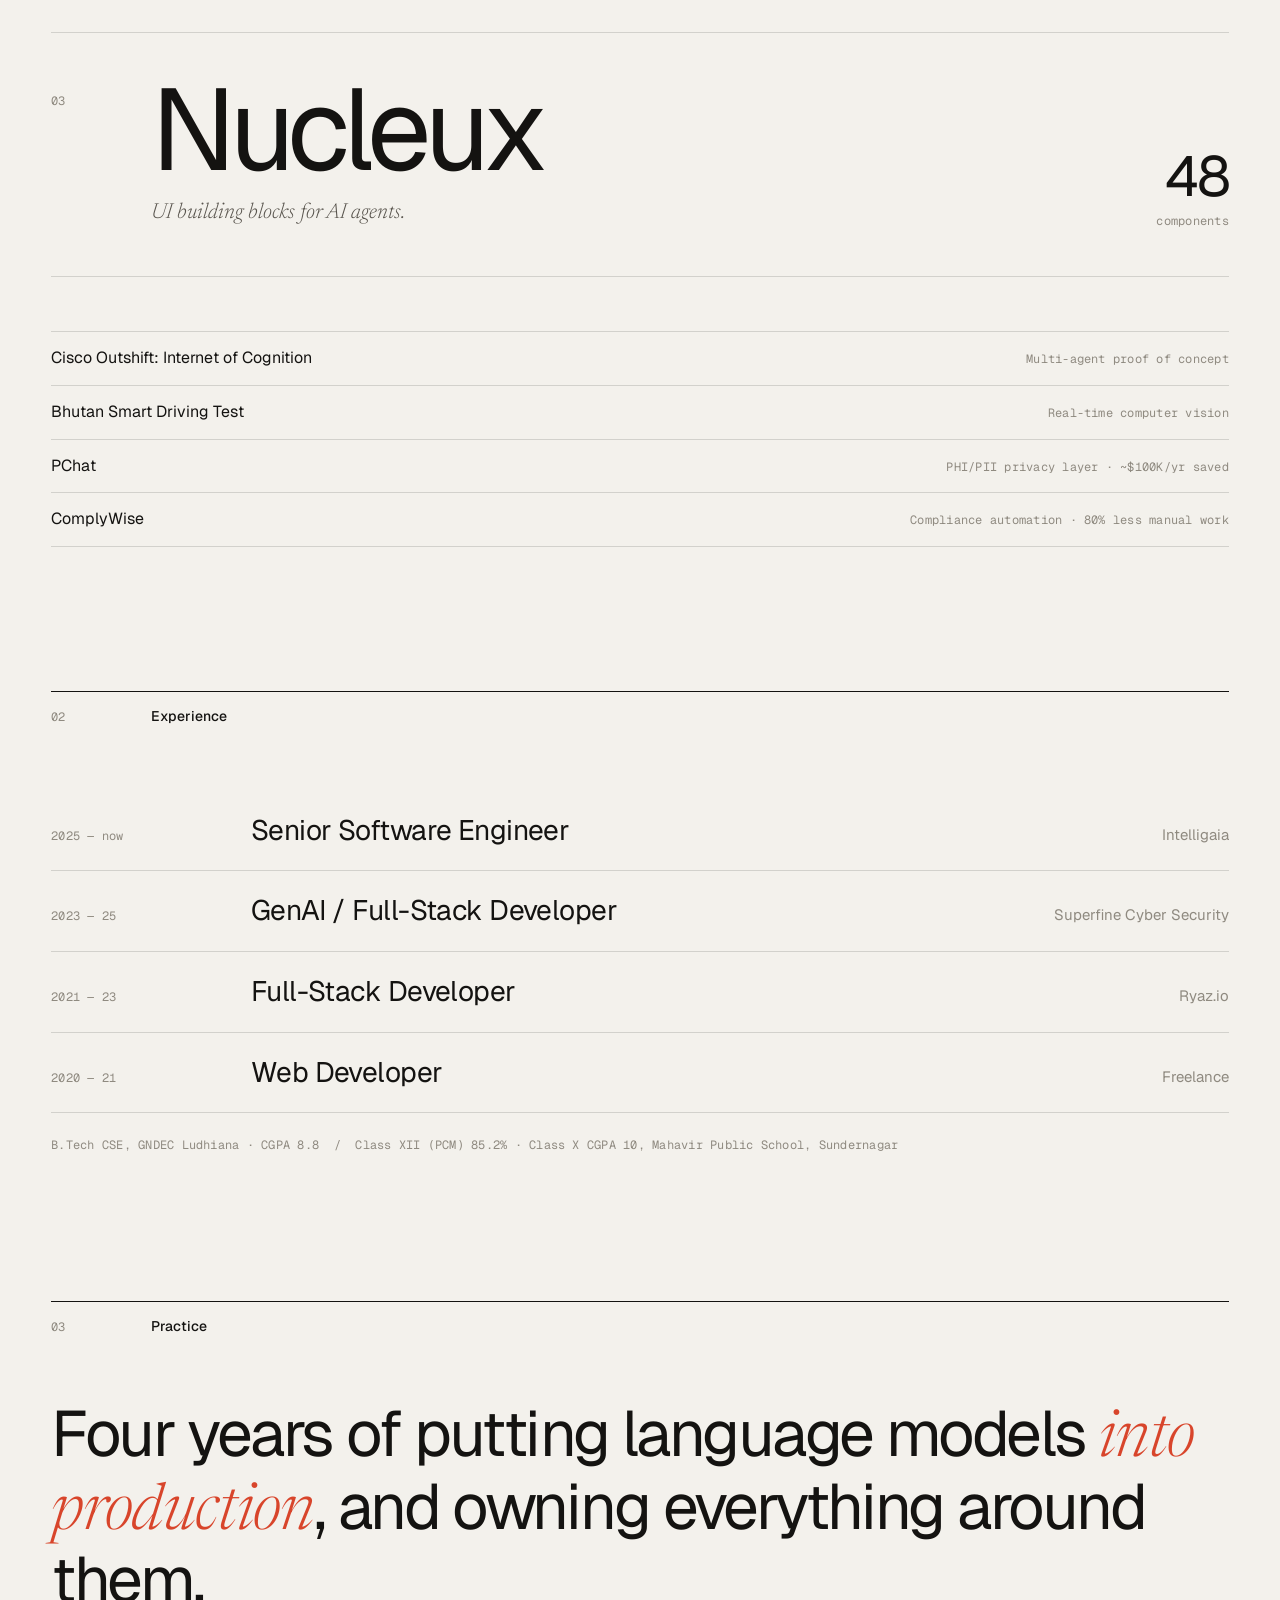
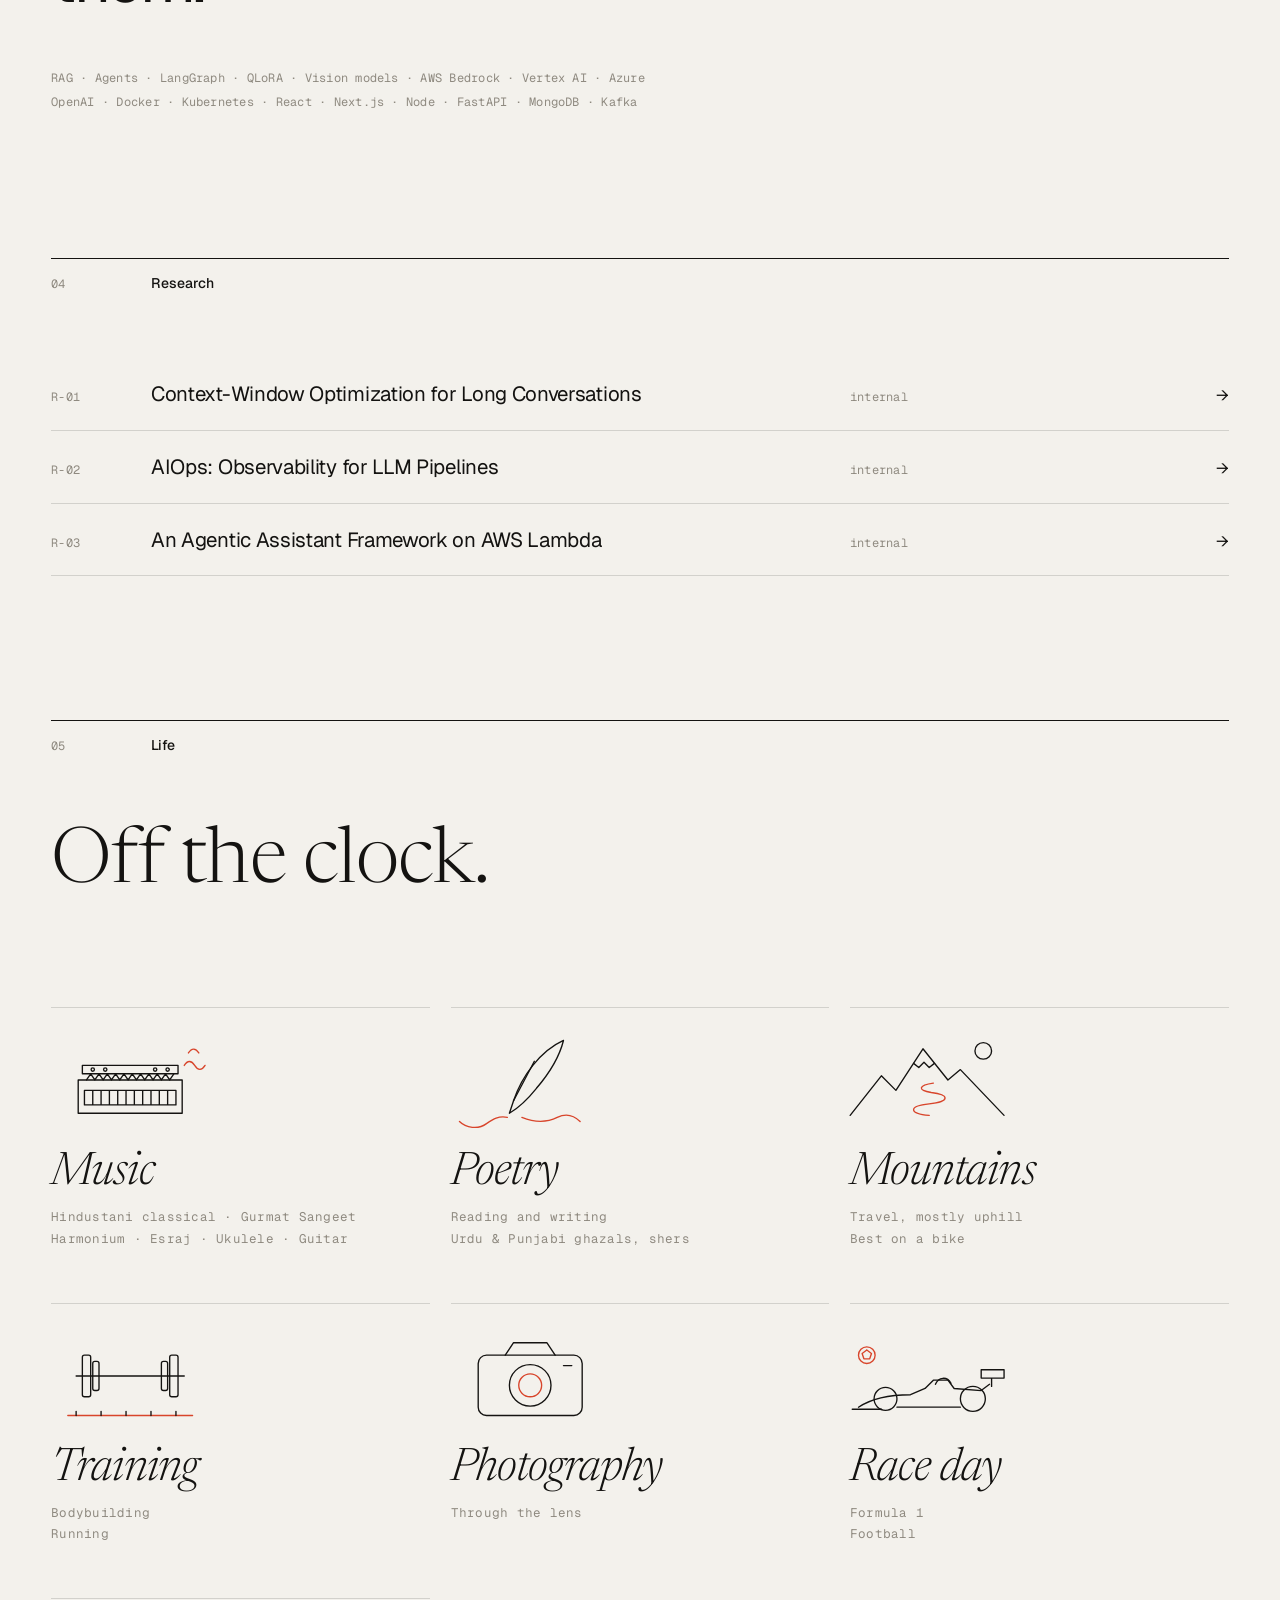
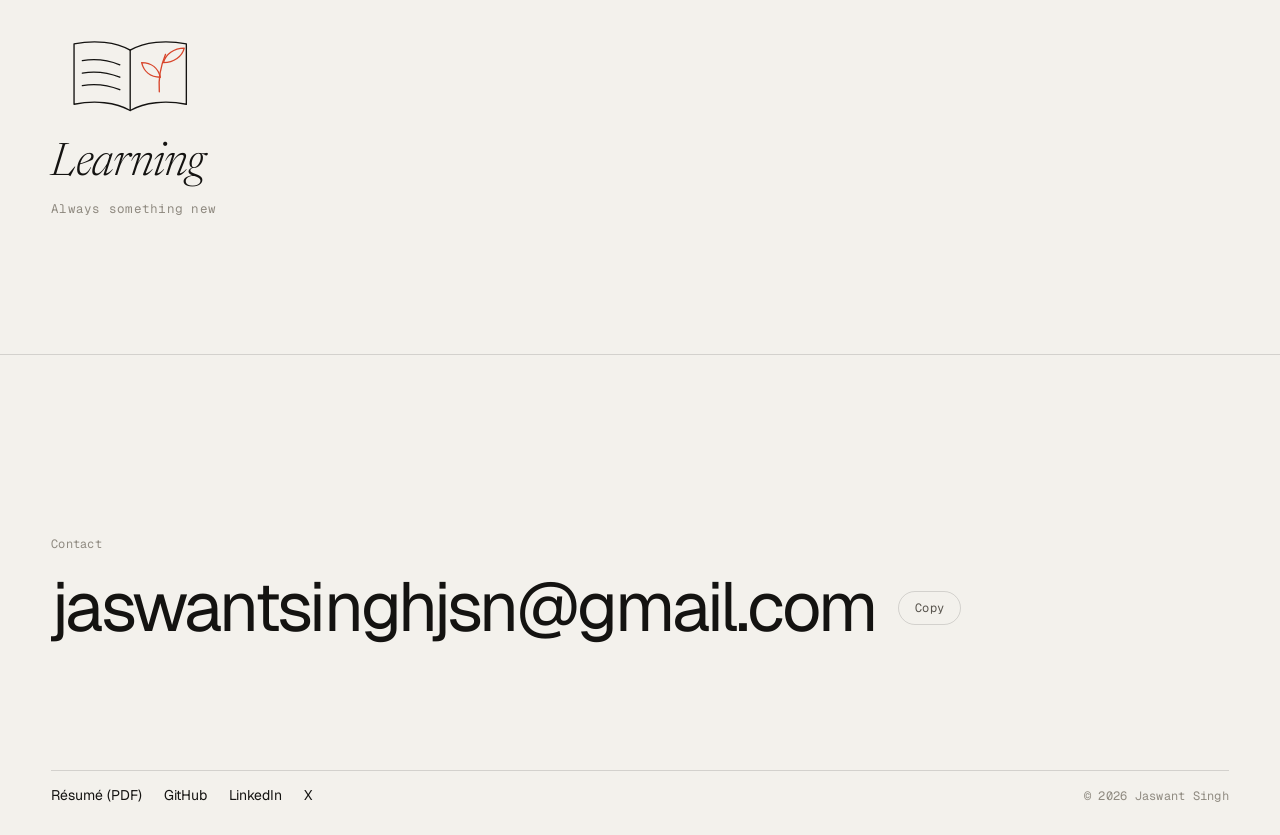
==== commit f2649f92: "Homepage: fewer words, bigger type - Selected work: the three case studies become large feature rows" ====
--- a/index.html
+++ b/index.html
@@ -94,50 +94,41 @@
       <h2 class="block__title">Selected work</h2>
     </header>
 
-    <ol class="rows" id="workRows">
-      <li class="row row--link" data-seed="3" data-reveal>
-        <span class="row__idx mono">01</span>
-        <h3 class="row__title"><a class="row__link" href="work/auctionwire/">AuctionWire</a></h3>
-        <p class="row__desc">Graded trading-card auction platform. A FastAPI OCR service reads slab-certificate numbers across 71 listing sources; a QLoRA-tuned Qwen vision model lifted accuracy from 85% to 98%, replacing a paid OCR provider.</p>
-        <span class="row__tags mono">Next.js · FastAPI · VLM<br/><span class="row__cta">Case study →</span></span>
-      </li>
-      <li class="row row--link" data-seed="15" data-reveal>
-        <span class="row__idx mono">02</span>
-        <h3 class="row__title"><a class="row__link" href="work/saransh/">Saransh</a></h3>
-        <p class="row__desc">A privacy-first meeting assistant for Intelligaia, built on the open-source Meetily desktop app. I added an org-only Google sign-in, calendar-driven auto-recording of Meet calls, speaker identification from enrolled voiceprints, and Hinglish transcription through an in-house speech model. Recording and live transcription stay on the device.</p>
-        <span class="row__tags mono">Tauri · Rust · Whisper<br/><span class="row__cta">Case study →</span> · <a class="row__ext" href="https://github.com/jaswantsingh09/Saransh" target="_blank" rel="noopener">GitHub ↗</a></span>
-      </li>
-      <li class="row row--link" data-seed="33" data-reveal>
-        <span class="row__idx mono">03</span>
-        <h3 class="row__title"><a class="row__link" href="work/nucleux/">Nucleux</a></h3>
-        <p class="row__desc">An agentic-UI component library for React: 48 accessible, Tailwind-based components for chat and agent interfaces (threads, tool calls, reasoning, streaming text), each published as its own npm package. It ships with an MCP server, so AI coding agents read the real props instead of guessing them.</p>
-        <span class="row__tags mono">React · TypeScript · MCP<br/><span class="row__cta">Case study →</span> · <a class="row__ext" href="https://github.com/intelligaia-open-labs/nucleux" target="_blank" rel="noopener">GitHub ↗</a> · <a class="row__ext" href="https://www.npmjs.com/package/@nucleux/react" target="_blank" rel="noopener">npm ↗</a></span>
-      </li>
-      <li class="row" data-seed="11" data-reveal>
-        <span class="row__idx mono">04</span>
-        <h3 class="row__title">Cisco Outshift — Internet of Cognition</h3>
-        <p class="row__desc">Proof of concept that turns a plain-language problem statement into a live multi-agent “cognitive fabric”: GPT-4o generates the agents, their staged reasoning and the graph that connects them.</p>
-        <span class="row__tags mono">Multi-agent · GPT-4o</span>
-      </li>
-      <li class="row" data-seed="27" data-reveal>
-        <span class="row__idx mono">05</span>
-        <h3 class="row__title">Bhutan Smart Driving Test</h3>
-        <p class="row__desc">Real-time computer vision for a government driving test. Scores the parking box from live cameras, timing each run and counting every tyre touch on the boundary.</p>
-        <span class="row__tags mono">YOLO11 · SAM · FastAPI</span>
-      </li>
-      <li class="row" data-seed="42" data-reveal>
-        <span class="row__idx mono">06</span>
-        <h3 class="row__title">PChat — PHI/PII privacy layer</h3>
-        <p class="row__desc">A compliance assistant that validates documents against regulatory parameters, saving the client three full-time roles (~US$100K a year), with PHI/PII exposure cut by over 90%.</p>
-        <span class="row__tags mono">OpenAI · Kafka · Redis</span>
-      </li>
-      <li class="row" data-seed="8" data-reveal>
-        <span class="row__idx mono">07</span>
-        <h3 class="row__title">ComplyWise</h3>
-        <p class="row__desc">Finds and remediates vulnerabilities across GitHub repos and AWS workflows. Manual compliance checks down 80%; a custom RAG store made retrieval 50% faster at a tenth of the cost.</p>
-        <span class="row__tags mono">RAG · AWS · Voice agent</span>
+    <!-- ✏️ EDIT HERE: featured projects (each opens its case study). data-seed picks the hover drawing. -->
+    <ol class="feature" id="workRows">
+      <li data-seed="3" data-reveal>
+        <a class="feature__item" href="work/auctionwire/">
+          <span class="feature__n mono">01</span>
+          <span class="feature__t">AuctionWire</span>
+          <span class="feature__line">Reads the certificate on every graded card.</span>
+          <span class="feature__stat"><b>85→98%</b><small class="mono">OCR accuracy</small></span>
+        </a>
+      </li>
+      <li data-seed="15" data-reveal>
+        <a class="feature__item" href="work/saransh/">
+          <span class="feature__n mono">02</span>
+          <span class="feature__t">Saransh</span>
+          <span class="feature__line">A meeting assistant that stays on the machine.</span>
+          <span class="feature__stat"><b>Local</b><small class="mono">by default</small></span>
+        </a>
+      </li>
+      <li data-seed="33" data-reveal>
+        <a class="feature__item" href="work/nucleux/">
+          <span class="feature__n mono">03</span>
+          <span class="feature__t">Nucleux</span>
+          <span class="feature__line">UI building blocks for AI agents.</span>
+          <span class="feature__stat"><b>48</b><small class="mono">components</small></span>
+        </a>
       </li>
     </ol>
+
+    <!-- ✏️ EDIT HERE: more projects, one line each -->
+    <ul class="more" data-reveal>
+      <li><span>Cisco Outshift: Internet of Cognition</span><span class="mono">Multi-agent proof of concept</span></li>
+      <li><span>Bhutan Smart Driving Test</span><span class="mono">Real-time computer vision</span></li>
+      <li><span>PChat</span><span class="mono">PHI/PII privacy layer · ~$100K/yr saved</span></li>
+      <li><span>ComplyWise</span><span class="mono">Compliance automation · 80% less manual work</span></li>
+    </ul>
 
     <div class="peek" id="peek" aria-hidden="true"><canvas id="peekCanvas"></canvas></div>
   </section>
@@ -150,55 +141,14 @@
     </header>
 
     <ol class="cv">
-      <li class="cv__item" data-reveal>
-        <span class="cv__when mono">2025 — Now</span>
-        <div class="cv__what">
-          <h3>Senior Software Engineer, Full-Stack / AI</h3>
-          <p class="cv__org">Intelligaia Technologies</p>
-        </div>
-        <p class="cv__note">Production AI tools for enterprise clients including Cisco and Palo Alto Networks — end-to-end delivery with CI/CD, testing and observability. Workflow efficiency up 30%+.</p>
-      </li>
-      <li class="cv__item" data-reveal>
-        <span class="cv__when mono">2023 — 2025</span>
-        <div class="cv__what">
-          <h3>GenAI / Full-Stack Developer</h3>
-          <p class="cv__org">Superfine Cyber Security</p>
-        </div>
-        <p class="cv__note">Led GenAI and full-stack development of compliance and healthcare SaaS on GCP and AWS — PChat, ComplyWise, DentalBuddy.</p>
-      </li>
-      <li class="cv__item" data-reveal>
-        <span class="cv__when mono">2021 — 2023</span>
-        <div class="cv__what">
-          <h3>Full-Stack Developer</h3>
-          <p class="cv__org">Ryaz.io</p>
-        </div>
-        <p class="cv__note">Rebuilt a teaching platform: page loads from 3.2s to 1.1s, accessibility score 78 → 95. Shipped a streaming GenAI chatbot and moved the app to React Native.</p>
-      </li>
-      <li class="cv__item" data-reveal>
-        <span class="cv__when mono">2020 — 2021</span>
-        <div class="cv__what">
-          <h3>Web Developer</h3>
-          <p class="cv__org">Freelance</p>
-        </div>
-        <p class="cv__note">Marketing sites and a custom Shopify storefront for early clients, plus an audit-automation portal.</p>
-      </li>
-      <li class="cv__item" data-reveal>
-        <span class="cv__when mono">2019 — 2023</span>
-        <div class="cv__what">
-          <h3>B.Tech, Computer Science</h3>
-          <p class="cv__org">Guru Nanak Dev Engineering College, Ludhiana</p>
-        </div>
-        <p class="cv__note">CGPA 8.8 / 10.</p>
-      </li>
-      <li class="cv__item" data-reveal>
-        <span class="cv__when mono">— 2019</span>
-        <div class="cv__what">
-          <h3>Class XII (PCM) and Class X</h3>
-          <p class="cv__org">Mahavir Public School, Sundernagar, Himachal Pradesh</p>
-        </div>
-        <p class="cv__note">Class XII, Physics–Chemistry–Maths: 85.2%. Class X: CGPA 10 / 10.</p>
-      </li>
+      <li class="cv__item" data-reveal><span class="cv__when mono">2025 — now</span><h3>Senior Software Engineer</h3><p class="cv__org">Intelligaia</p></li>
+      <li class="cv__item" data-reveal><span class="cv__when mono">2023 — 25</span><h3>GenAI / Full-Stack Developer</h3><p class="cv__org">Superfine Cyber Security</p></li>
+      <li class="cv__item" data-reveal><span class="cv__when mono">2021 — 23</span><h3>Full-Stack Developer</h3><p class="cv__org">Ryaz.io</p></li>
+      <li class="cv__item" data-reveal><span class="cv__when mono">2020 — 21</span><h3>Web Developer</h3><p class="cv__org">Freelance</p></li>
     </ol>
+    <p class="edu mono" data-reveal>
+      B.Tech CSE, GNDEC Ludhiana · CGPA 8.8 &nbsp;/&nbsp; Class XII (PCM) 85.2% · Class X CGPA 10, Mahavir Public School, Sundernagar
+    </p>
   </section>
 
   <!-- ─────────────────────────── PRACTICE ─────────────────────────── -->
@@ -208,42 +158,12 @@
       <h2 class="block__title">Practice</h2>
     </header>
 
-    <div class="practice">
-      <p class="practice__statement" data-reveal>
-        Four years of putting language models into production — and owning everything around them,
-        from the pipeline and the evals to the interface someone actually uses. I like the boring parts:
-        retries, observability, cost ceilings. They decide whether the clever part survives.
-      </p>
-      <div class="practice__cols">
-        <div data-reveal>
-          <h3 class="label">GenAI</h3>
-          <ul>
-            <li>RAG, LangChain, LangGraph</li>
-            <li>Agents and tool use</li>
-            <li>Fine-tuning (QLoRA), vision models</li>
-            <li>Pinecone, ChromaDB, FAISS</li>
-          </ul>
-        </div>
-        <div data-reveal>
-          <h3 class="label">MLOps &amp; cloud</h3>
-          <ul>
-            <li>AWS Bedrock, SageMaker, Lambda</li>
-            <li>GCP Vertex AI, Azure OpenAI</li>
-            <li>Docker, Kubernetes, CI/CD</li>
-            <li>Observability and drift detection</li>
-          </ul>
-        </div>
-        <div data-reveal>
-          <h3 class="label">Product engineering</h3>
-          <ul>
-            <li>React, Next.js, React Native</li>
-            <li>Node, Express, FastAPI, Django</li>
-            <li>MongoDB, Kafka, Redis</li>
-            <li>TypeScript and Python</li>
-          </ul>
-        </div>
-      </div>
-    </div>
+    <p class="big-statement" data-reveal>
+      Four years of putting language models <em>into production</em>, and owning everything around them.
+    </p>
+    <p class="toolline mono" data-reveal>
+      RAG · Agents · LangGraph · QLoRA · Vision models · AWS Bedrock · Vertex AI · Azure OpenAI · Docker · Kubernetes · React · Next.js · Node · FastAPI · MongoDB · Kafka
+    </p>
   </section>
 
   <!-- ─────────────────────────── WRITING ─────────────────────────── -->
@@ -263,60 +183,44 @@
       <h2 class="block__title">Life</h2>
     </header>
 
-    <p class="studio__intro" data-reveal>
-      The other half. Ragas and kirtan, ghazals and shers,
-      mountain roads, and whatever I'm learning this month.
-    </p>
+    <p class="studio__intro" data-reveal>Off the clock.</p>
 
     <!-- ✏️ EDIT HERE: the things I love outside work -->
     <ol class="life">
       <li class="life__item" data-reveal>
         <svg class="ill" viewBox="0 0 160 100" role="img" aria-label="A harmonium, its bellows folded behind the keys"><path d="M30 50 h100 v32 h-100 z"/><path d="M38 50 l4 -6 l4 6 l4 -6 l4 6 l4 -6 l4 6 l4 -6 l4 6 l4 -6 l4 6 l4 -6 l4 6 l4 -6 l4 6 l4 -6 l4 6 l4 -6 l4 6 l4 -6 l4 6 l4 -6"/><path d="M34 44 h92 v-8 h-92 z"/><path d="M36 60 h88 v14 h-88 z M44 60 v14 M52 60 v14 M60 60 v14 M68 60 v14 M76 60 v14 M84 60 v14 M92 60 v14 M100 60 v14 M108 60 v14 M116 60 v14"/><circle cx="44" cy="40" r="1.6"/><circle cx="56" cy="40" r="1.6"/><circle cx="104" cy="40" r="1.6"/><circle cx="116" cy="40" r="1.6"/><path class="acc" d="M132 36 c3 -5 7 -5 10 0 s7 5 10 0 M136 24 c3 -5 7 -5 10 0"/></svg>
-        <span class="life__n mono">01</span>
         <h3 class="life__t">Music</h3>
-        <p>Hindustani classical and Gurmat Sangeet. I play the harmonium and the esraj, and the ukulele and guitar when it's lighter.</p>
-        <p class="life__meta mono">Harmonium · Esraj · Ukulele · Guitar</p>
+        <p class="life__meta mono">Hindustani classical · Gurmat Sangeet<br/>Harmonium · Esraj · Ukulele · Guitar</p>
       </li>
       <li class="life__item" data-reveal>
         <svg class="ill" viewBox="0 0 160 100" role="img" aria-label="A quill writing a single flowing line"><path d="M112 12 c-22 10 -40 34 -48 58 l-4 12 c10 -6 18 -14 26 -24 c12 -14 22 -30 26 -46 z"/><path d="M64 70 l20 -38"/><path class="acc" d="M58 86 c-8 -2 -14 2 -20 6 c-8 6 -20 4 -26 -2 m60 -4 c10 4 22 6 34 0 c8 -4 16 -2 22 4"/></svg>
-        <span class="life__n mono">02</span>
         <h3 class="life__t">Poetry</h3>
-        <p>I read and write poems, and keep returning to Urdu and Punjabi ghazals and shers.</p>
-        <p class="life__meta mono">Ghazal · Sher · Urdu · Punjabi</p>
+        <p class="life__meta mono">Reading and writing<br/>Urdu &amp; Punjabi ghazals, shers</p>
       </li>
       <li class="life__item" data-reveal>
         <svg class="ill" viewBox="0 0 160 100" role="img" aria-label="Mountain peaks with a switchback road climbing between them"><path d="M4 84 l30 -38 l14 14 l26 -40 l24 30 l12 -10 l42 44"/><path d="M65 34 l5 4 l5 -5 l5 5 l5 -4"/><path class="acc" d="M80 84 c-20 -2 -20 -9 0 -11 c20 -2 20 -9 2 -11 c-14 -2 -12 -7 2 -9"/><circle cx="132" cy="22" r="8"/></svg>
-        <span class="life__n mono">03</span>
         <h3 class="life__t">Mountains</h3>
-        <p>Travel, mostly uphill, and the roads are better on a bike.</p>
-        <p class="life__meta mono">Travel · Riding</p>
+        <p class="life__meta mono">Travel, mostly uphill<br/>Best on a bike</p>
       </li>
       <li class="life__item" data-reveal>
         <svg class="ill" viewBox="0 0 160 100" role="img" aria-label="A loaded barbell above a running track marked with distances"><path d="M28 50 h104"/><rect x="34" y="30" width="8" height="40" rx="2"/><rect x="44" y="36" width="6" height="28" rx="2"/><rect x="118" y="30" width="8" height="40" rx="2"/><rect x="110" y="36" width="6" height="28" rx="2"/><path class="acc" d="M20 88 h120"/><path d="M20 88 m8 0 v-4 m24 4 v-4 m24 4 v-4 m24 4 v-4 m24 4 v-4"/></svg>
-        <span class="life__n mono">04</span>
         <h3 class="life__t">Training</h3>
-        <p>Bodybuilding and running.</p>
-        <p class="life__meta mono">Strength · Distance</p>
+        <p class="life__meta mono">Bodybuilding<br/>Running</p>
       </li>
       <li class="life__item" data-reveal>
         <svg class="ill" viewBox="0 0 160 100" role="img" aria-label="A camera with its lens"><rect x="30" y="30" width="100" height="58" rx="8"/><path d="M56 30 l8 -12 h32 l8 12"/><circle cx="80" cy="59" r="20"/><circle class="acc" cx="80" cy="59" r="11"/><path d="M112 40 h8"/></svg>
-        <span class="life__n mono">05</span>
         <h3 class="life__t">Photography</h3>
-        <p>Looking a little longer than I need to, and keeping the frame.</p>
-        <p class="life__meta mono">Camera</p>
+        <p class="life__meta mono">Through the lens</p>
       </li>
       <li class="life__item" data-reveal>
         <svg class="ill" viewBox="0 0 160 100" role="img" aria-label="A chequered flag beside a football"><circle cx="38" cy="72" r="11"/><circle cx="122" cy="72" r="12"/><path d="M6 82 h28"/><path d="M12 80 c12 -8 30 -12 50 -12 l14 -6 l8 -8 h14 l6 8 l26 2 l8 -6"/><path d="M49 80 h61"/><path d="M86 58 c3 -7 11 -8 15 -1"/><path d="M130 44 h22 v8 h-22 z M140 52 v8"/><circle class="acc" cx="20" cy="30" r="8"/><path class="acc" d="M20 25 l4.5 3.3 l-1.7 5.2 h-5.6 l-1.7 -5.2 z"/></svg>
-        <span class="life__n mono">06</span>
         <h3 class="life__t">Race day</h3>
-        <p>A Formula 1 enthusiast, and always up for watching football.</p>
-        <p class="life__meta mono">F1 · Football</p>
-      </li>
-      <li class="life__item life__item--wide" data-reveal>
+        <p class="life__meta mono">Formula 1<br/>Football</p>
+      </li>
+      <li class="life__item" data-reveal>
         <svg class="ill" viewBox="0 0 160 100" role="img" aria-label="An open book with a sprout growing from its page"><path d="M80 30 c-14 -8 -34 -10 -54 -6 v58 c20 -4 40 -2 54 6 c14 -8 34 -10 54 -6 v-58 c-20 -4 -40 -2 -54 6 z"/><path d="M80 30 v58"/><path d="M34 40 c12 -2 26 0 36 4 M34 52 c12 -2 26 0 36 4 M34 64 c12 -2 26 0 36 4"/><path class="acc" d="M108 70 c-1 -12 1 -24 6 -36"/><path class="acc" d="M109 56 c-10 0 -16 -6 -18 -14 c10 0 16 6 18 14 z"/><path class="acc" d="M112 42 c2 -8 10 -14 20 -14 c-2 8 -10 14 -20 14 z"/></svg>
-        <span class="life__n mono">07</span>
         <h3 class="life__t">Learning</h3>
-        <p>Always picking up something new. It's the same habit that keeps the engineering honest.</p>
+        <p class="life__meta mono">Always something new</p>
       </li>
     </ol>
 
@@ -361,7 +265,7 @@
       </article>
     </div>
 
-    <div class="notes">
+    <div class="notes" hidden>
       <h3 class="label">Notes</h3>
       <!-- ✏️ EDIT HERE: short observations -->
       <ul class="notes__list">
--- a/css/style.css
+++ b/css/style.css
@@ -620,3 +620,72 @@
   transition: stroke 0.9s var(--ease);
 }
 .ill .acc { stroke: var(--accent); }
+
+/* ═══════════════════════════════════════════════════════════════
+   EXPRESSIVE PASS — fewer words, bigger type
+   ═══════════════════════════════════════════════════════════════ */
+
+/* featured work: huge titles, one line, one number */
+.feature { border-bottom: 1px solid var(--rule); }
+.feature__item {
+  display: grid; grid-template-columns: repeat(12, 1fr); column-gap: var(--gap);
+  align-items: end;
+  padding: clamp(28px, 5vh, 52px) 0;
+  border-top: 1px solid var(--rule);
+  color: inherit;
+}
+.feature li:first-child .feature__item { border-top: none; }
+.feature__n { grid-column: 1 / span 1; align-self: start; padding-top: 1.2em; color: var(--ink-3); }
+.feature__t {
+  grid-column: 2 / span 7;
+  font-size: clamp(52px, 9vw, 150px); line-height: 0.9; letter-spacing: -0.055em;
+  transition: color 0.35s, transform 0.7s var(--ease);
+}
+.feature__line {
+  grid-column: 2 / span 6; margin-top: 16px;
+  font-family: var(--serif); font-style: italic; font-weight: 300;
+  font-size: clamp(19px, 1.7vw, 26px); color: var(--ink-2);
+}
+.feature__stat { grid-column: 9 / -1; grid-row: 1 / span 2; justify-self: end; align-self: end; text-align: right; }
+.feature__stat b { display: block; font-weight: 400; font-size: clamp(36px, 4.4vw, 68px); letter-spacing: -0.045em; line-height: 1; }
+.feature__stat small { display: block; margin-top: 8px; color: var(--ink-3); }
+.feature:hover .feature__t { color: var(--ink-3); }
+.feature .feature__item:hover .feature__t { color: var(--accent); transform: translateX(14px); }
+@media (max-width: 760px) {
+  .feature__n { grid-column: 1 / -1; padding-top: 0; margin-bottom: 8px; }
+  .feature__t, .feature__line { grid-column: 1 / -1; }
+  .feature__stat { grid-column: 1 / -1; grid-row: auto; justify-self: start; text-align: left; margin-top: 18px; }
+}
+
+/* the rest of the work, one line each */
+.more { margin-top: clamp(40px, 6vh, 64px); }
+.more li {
+  display: flex; justify-content: space-between; gap: 16px; flex-wrap: wrap; align-items: baseline;
+  padding: 14px 0; border-top: 1px solid var(--rule); font-size: 16px;
+}
+.more li:last-child { border-bottom: 1px solid var(--rule); }
+.more .mono { color: var(--ink-3); }
+
+/* experience: one line per role */
+.cv__item { display: grid; grid-template-columns: repeat(12, 1fr); column-gap: var(--gap); align-items: baseline; padding: 18px 0; }
+.cv__item .cv__when { grid-column: 1 / span 2; }
+.cv__item h3 { grid-column: 3 / span 6; font-size: clamp(22px, 2.2vw, 32px); font-weight: 400; letter-spacing: -0.02em; }
+.cv__item .cv__org { grid-column: 9 / -1; justify-self: end; margin: 0; }
+.edu { margin-top: 22px; color: var(--ink-3); line-height: 1.8; }
+@media (max-width: 760px) {
+  .cv__item .cv__when, .cv__item h3, .cv__item .cv__org { grid-column: 1 / -1; justify-self: start; }
+}
+
+/* practice: one statement, one line of tools */
+.big-statement {
+  max-width: 18em;
+  font-size: clamp(34px, 5vw, 80px); line-height: 1.02; letter-spacing: -0.04em;
+}
+.big-statement em { font-family: var(--serif); font-style: italic; font-weight: 300; color: var(--accent); letter-spacing: -0.01em; }
+.toolline { margin-top: clamp(36px, 6vh, 64px); color: var(--ink-3); line-height: 2; max-width: 90ch; }
+
+/* life: drawing, title, two short lines */
+.studio__intro { font-size: clamp(40px, 6vw, 96px) !important; margin-left: 0 !important; }
+.life__t { margin: 4px 0 10px; }
+.life__meta { margin-top: 0; line-height: 1.7; font-size: 12.5px !important; }
+.life__item p.life__meta { max-width: none; }
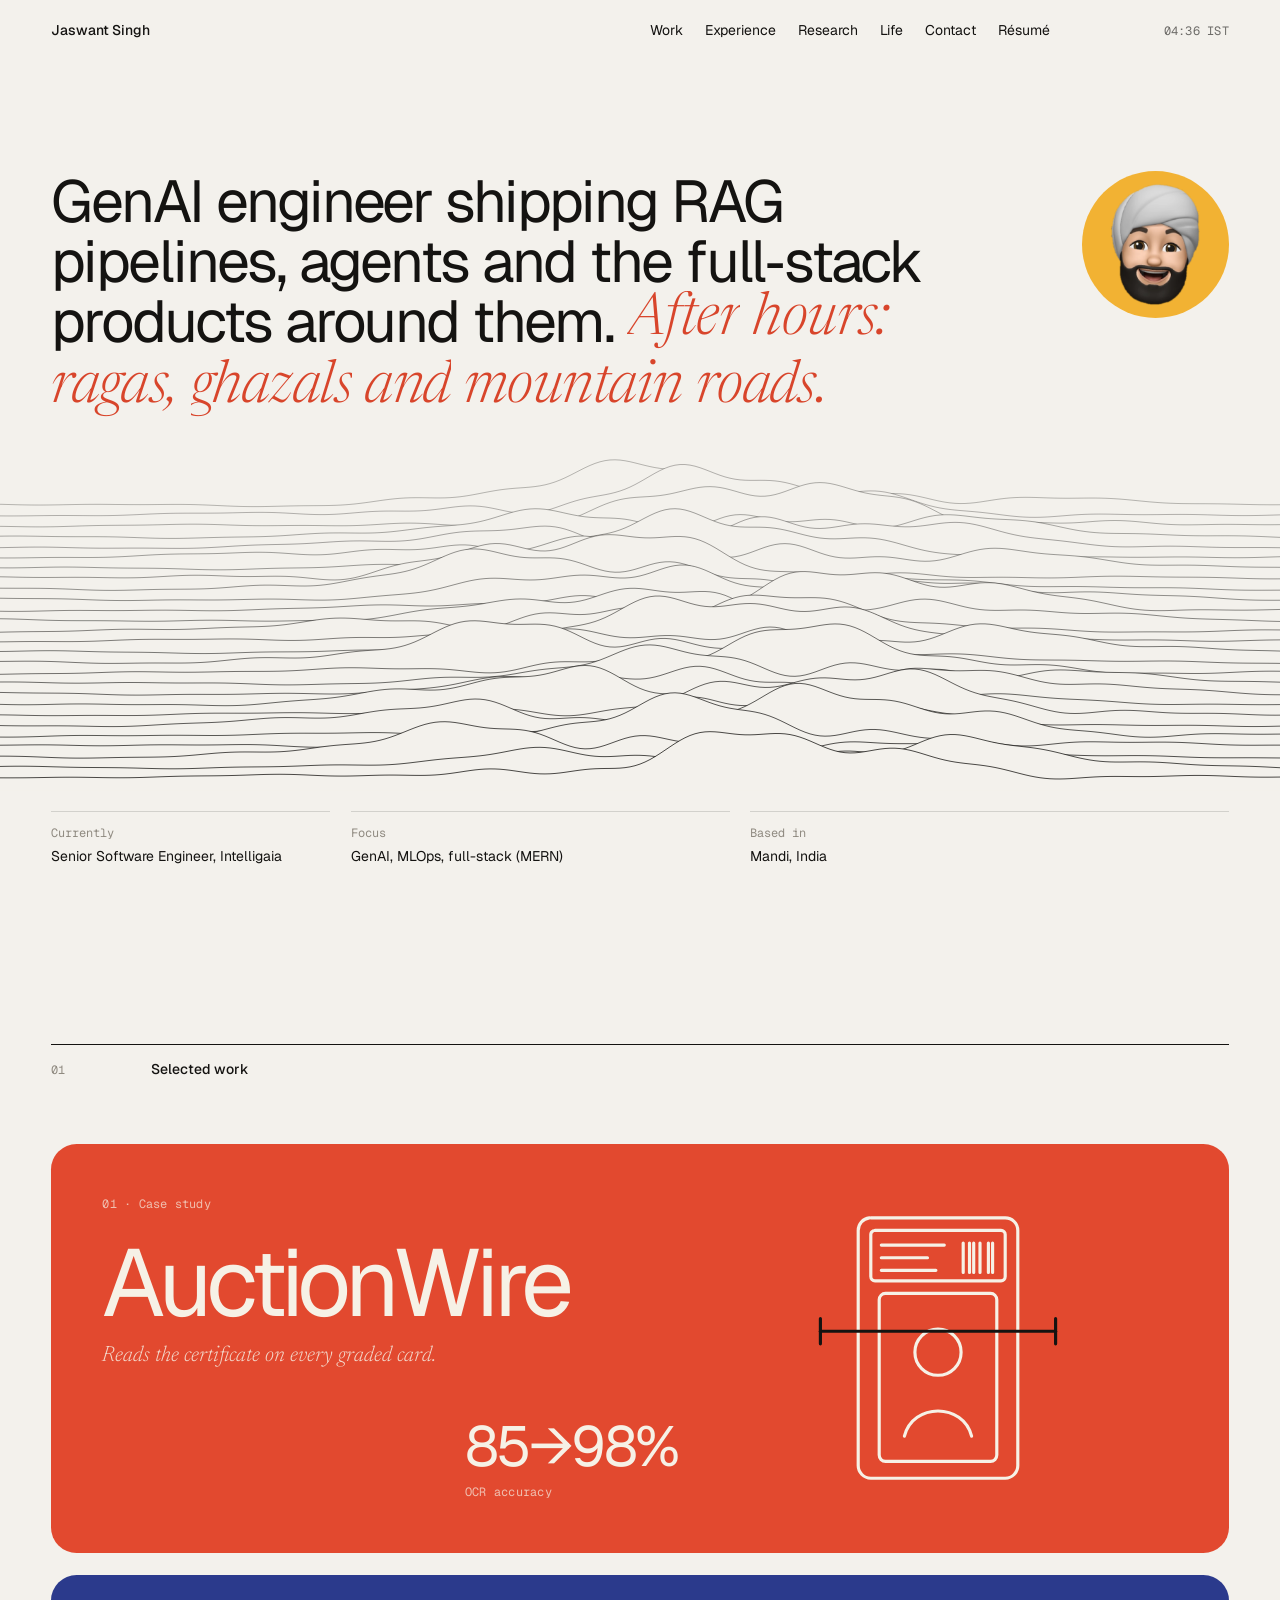
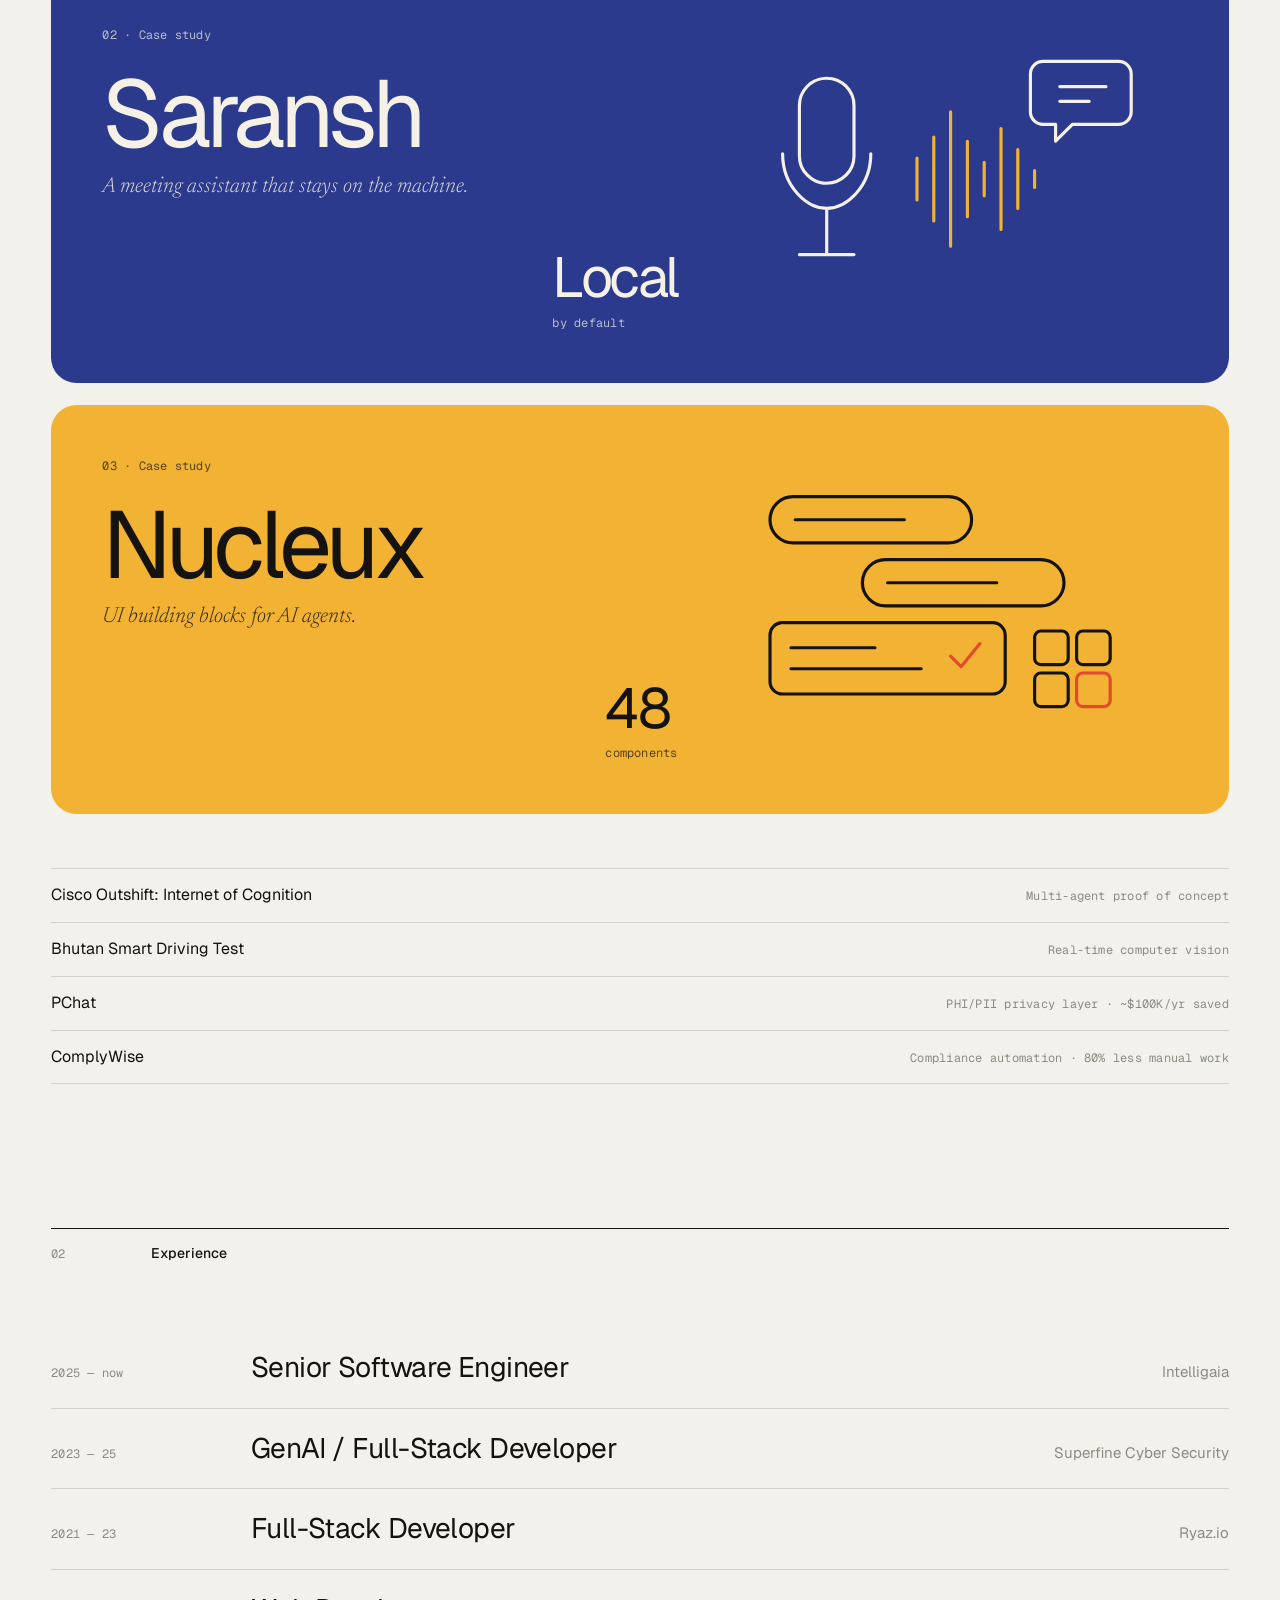
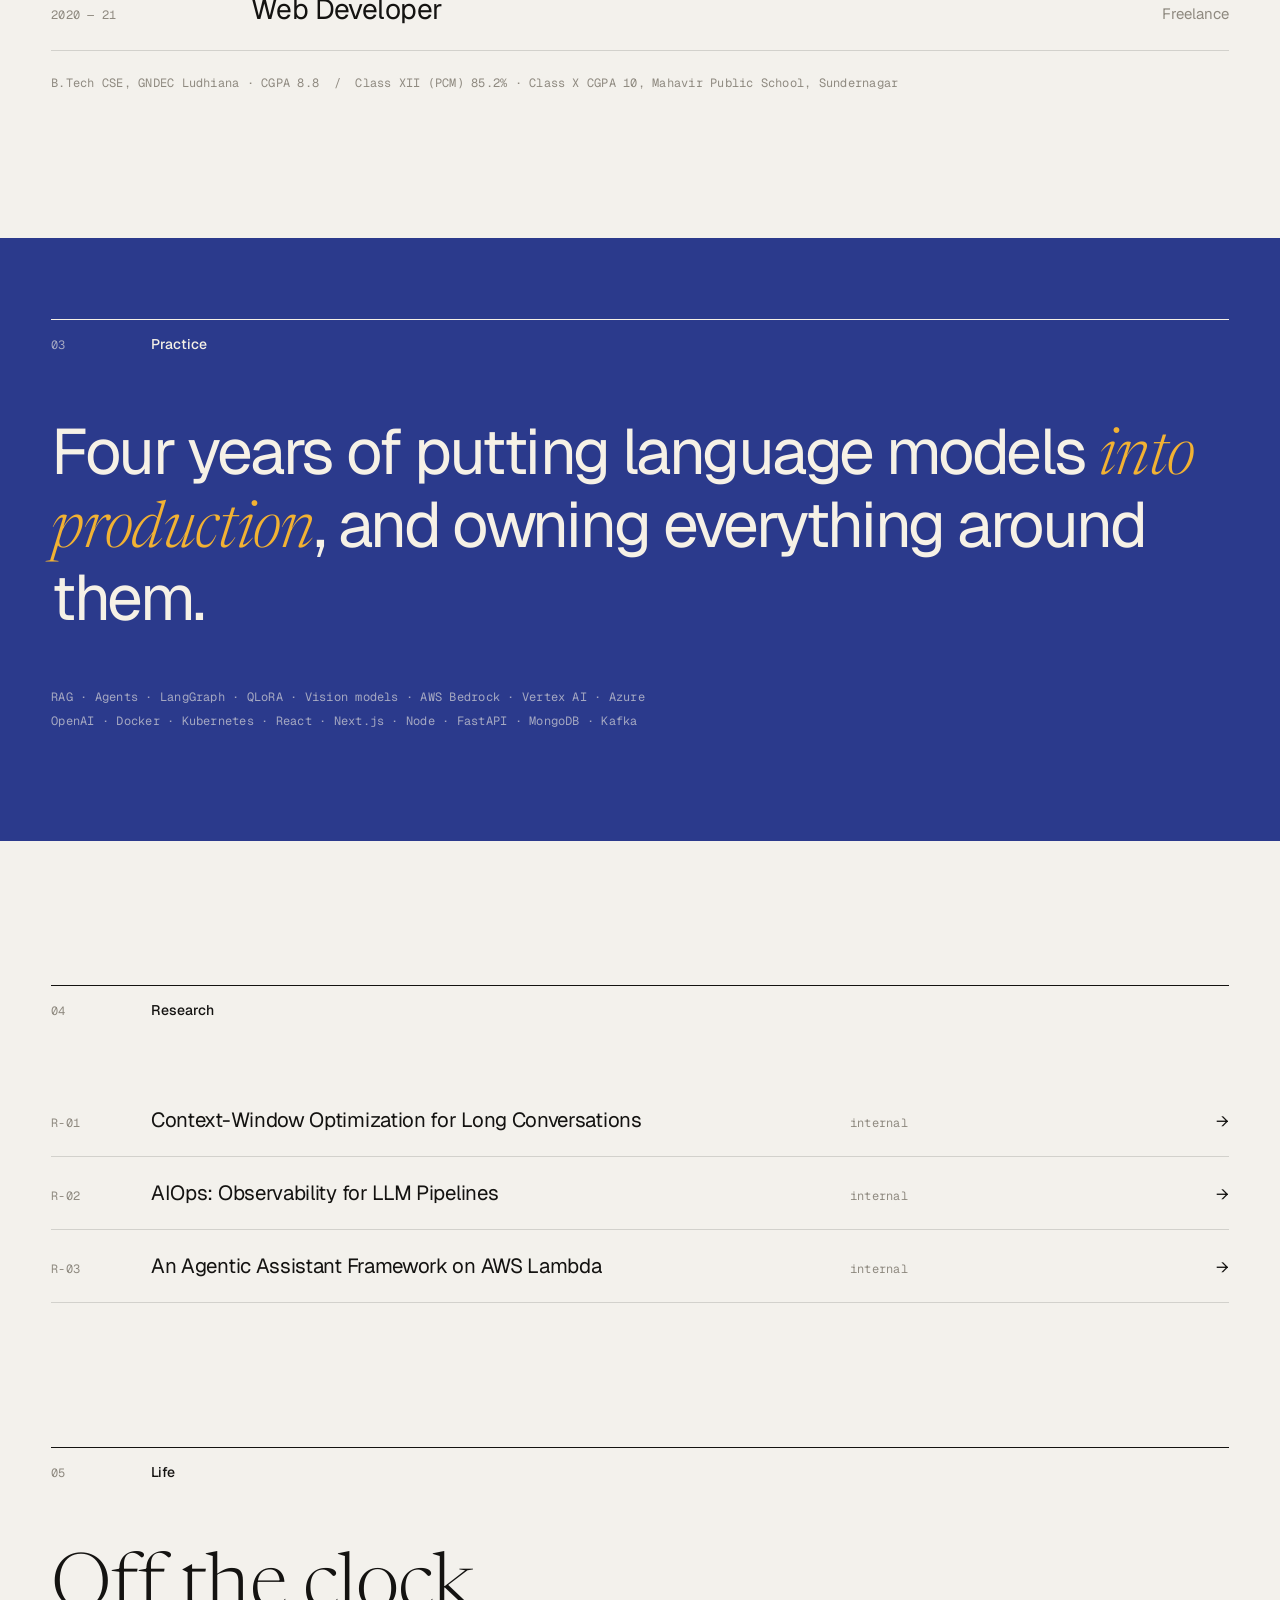
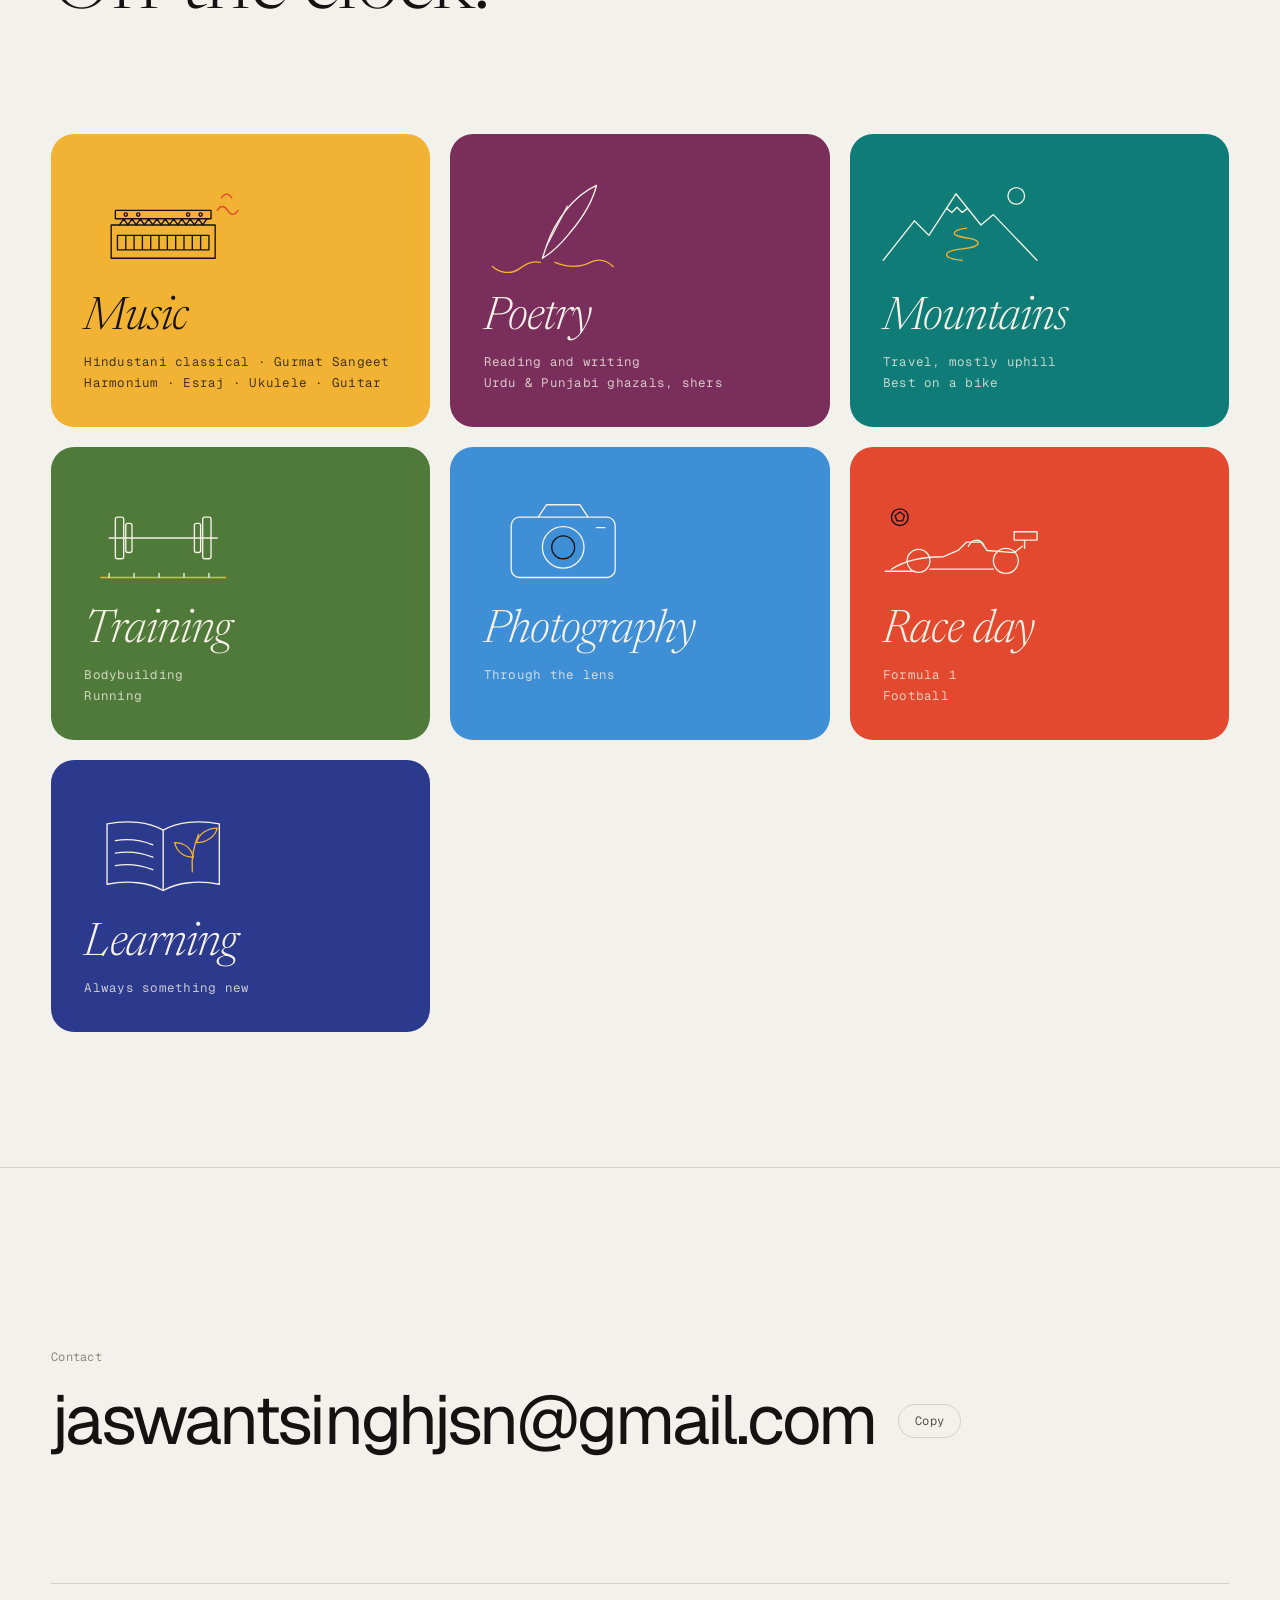
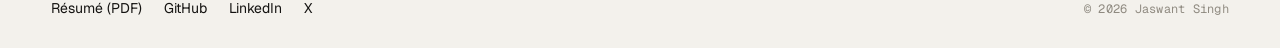
==== commit 03c860c2: "Bold colour pass: colour case-study cards, indigo practice band, coloured life tiles Co-Authored-By:" ====
--- a/index.html
+++ b/index.html
@@ -96,28 +96,37 @@
 
     <!-- ✏️ EDIT HERE: featured projects (each opens its case study). data-seed picks the hover drawing. -->
     <ol class="feature" id="workRows">
-      <li data-seed="3" data-reveal>
-        <a class="feature__item" href="work/auctionwire/">
-          <span class="feature__n mono">01</span>
-          <span class="feature__t">AuctionWire</span>
-          <span class="feature__line">Reads the certificate on every graded card.</span>
-          <span class="feature__stat"><b>85→98%</b><small class="mono">OCR accuracy</small></span>
+      <li data-reveal>
+        <a class="feature__item feature__item--aw" href="work/auctionwire/">
+          <span class="feature__text">
+            <span class="feature__n mono">01 · Case study</span>
+            <span class="feature__t">AuctionWire</span>
+            <span class="feature__line">Reads the certificate on every graded card.</span>
+            <span class="feature__stat"><b>85→98%</b><small class="mono">OCR accuracy</small></span>
+          </span>
+          <span class="feature__art"><svg class="ill ill--big" viewBox="0 0 200 140" role="img" aria-label="A graded trading-card slab under a scanning line"><rect x="62" y="8" width="76" height="124" rx="6"/><rect x="68" y="14" width="64" height="24" rx="2"/><path d="M73 21 h30 M73 27 h22 M73 33 h26"/><path d="M112 20 v14 M115 20 v14 M117 20 v14 M120 20 v14 M124 20 v14 M126 20 v14"/><rect x="72" y="44" width="56" height="80" rx="3"/><circle cx="100" cy="72" r="11"/><path d="M84 112 c4 -16 28 -16 32 0"/><path class="acc" d="M44 62 h112"/><path class="acc" d="M44 56 v12 M156 56 v12"/></svg></span>
         </a>
       </li>
-      <li data-seed="15" data-reveal>
-        <a class="feature__item" href="work/saransh/">
-          <span class="feature__n mono">02</span>
-          <span class="feature__t">Saransh</span>
-          <span class="feature__line">A meeting assistant that stays on the machine.</span>
-          <span class="feature__stat"><b>Local</b><small class="mono">by default</small></span>
+      <li data-reveal>
+        <a class="feature__item feature__item--sa" href="work/saransh/">
+          <span class="feature__text">
+            <span class="feature__n mono">02 · Case study</span>
+            <span class="feature__t">Saransh</span>
+            <span class="feature__line">A meeting assistant that stays on the machine.</span>
+            <span class="feature__stat"><b>Local</b><small class="mono">by default</small></span>
+          </span>
+          <span class="feature__art"><svg class="ill ill--big" viewBox="0 0 200 140" role="img" aria-label="A microphone beside a voice waveform and a speech bubble"><rect x="34" y="22" width="26" height="50" rx="13"/><path d="M26 58 c0 16 12 26 21 26 s21 -10 21 -26 M47 84 v22 M34 106 h26"/><path class="acc" d="M82 70 v0 M90 60 v20 M98 50 v40 M106 38 v64 M114 52 v36 M122 62 v16 M130 46 v48 M138 56 v28 M146 66 v8"/><path d="M150 14 h36 a6 6 0 0 1 6 6 v18 a6 6 0 0 1 -6 6 h-22 l-8 8 v-8 h-6 a6 6 0 0 1 -6 -6 v-18 a6 6 0 0 1 6 -6 z"/><path d="M158 26 h22 M158 33 h14"/></svg></span>
         </a>
       </li>
-      <li data-seed="33" data-reveal>
-        <a class="feature__item" href="work/nucleux/">
-          <span class="feature__n mono">03</span>
-          <span class="feature__t">Nucleux</span>
-          <span class="feature__line">UI building blocks for AI agents.</span>
-          <span class="feature__stat"><b>48</b><small class="mono">components</small></span>
+      <li data-reveal>
+        <a class="feature__item feature__item--nx" href="work/nucleux/">
+          <span class="feature__text">
+            <span class="feature__n mono">03 · Case study</span>
+            <span class="feature__t">Nucleux</span>
+            <span class="feature__line">UI building blocks for AI agents.</span>
+            <span class="feature__stat"><b>48</b><small class="mono">components</small></span>
+          </span>
+          <span class="feature__art"><svg class="ill ill--big" viewBox="0 0 200 140" role="img" aria-label="Interface building blocks: chat bubbles, a tool call and a grid of components"><rect x="20" y="16" width="96" height="22" rx="11"/><rect x="64" y="46" width="96" height="22" rx="11"/><rect x="20" y="76" width="112" height="34" rx="6"/><path d="M30 88 h40 M30 98 h62"/><path class="acc" d="M106 92 l5 5 l9 -11"/><rect x="146" y="80" width="16" height="16" rx="3"/><rect x="166" y="80" width="16" height="16" rx="3"/><rect x="146" y="100" width="16" height="16" rx="3"/><rect class="acc" x="166" y="100" width="16" height="16" rx="3"/><path d="M32 27 h52 M76 57 h52"/></svg></span>
         </a>
       </li>
     </ol>
@@ -152,7 +161,7 @@
   </section>
 
   <!-- ─────────────────────────── PRACTICE ─────────────────────────── -->
-  <section class="block" id="practice">
+  <section class="block band" id="practice">
     <header class="block__head">
       <span class="block__num mono">03</span>
       <h2 class="block__title">Practice</h2>
--- a/css/style.css
+++ b/css/style.css
@@ -4,6 +4,14 @@
    ═══════════════════════════════════════════════════════════════ */
 
 :root {
+  --vermilion: #e2492f;
+  --indigo: #2b3a8c;
+  --saffron: #f2b233;
+  --teal: #0f7c78;
+  --plum: #7a2e5c;
+  --moss: #4f7a3a;
+  --sky: #3e8fd6;
+  --cream: #f6f1e6;
   --paper: #f3f1ec;
   --ink: #141311;
   --ink-2: #57534c;   /* secondary text */
@@ -616,10 +624,10 @@
    js/main.js measures each stroke and draws it on, pen-style, when it scrolls in. */
 .ill { display: block; width: clamp(140px, 13vw, 200px); height: auto; margin: 6px 0 18px -4px; overflow: visible; }
 .ill * {
-  fill: none; stroke: var(--ink); stroke-width: 1.3; stroke-linecap: round; stroke-linejoin: round;
+  fill: none; stroke: var(--ill-ink, var(--ink)); stroke-width: 1.3; stroke-linecap: round; stroke-linejoin: round;
   transition: stroke 0.9s var(--ease);
 }
-.ill .acc { stroke: var(--accent); }
+.ill .acc { stroke: var(--ill-acc, var(--accent)); }
 
 /* ═══════════════════════════════════════════════════════════════
    EXPRESSIVE PASS — fewer words, bigger type
@@ -689,3 +697,69 @@
 .life__t { margin: 4px 0 10px; }
 .life__meta { margin-top: 0; line-height: 1.7; font-size: 12.5px !important; }
 .life__item p.life__meta { max-width: none; }
+
+/* ═══════════════════════════════════════════════════════════════
+   COLOUR PASS — bold blocks, one line each
+   ═══════════════════════════════════════════════════════════════ */
+
+/* intro: a saffron sun behind the memoji */
+.intro__me { background: var(--saffron); border-radius: 50%; padding: 10px; }
+
+/* featured work as full-colour cards */
+.feature { border-bottom: none; display: grid; gap: clamp(14px, 2vw, 22px); }
+.feature li:first-child .feature__item, .feature__item { border-top: none; }
+.feature__item {
+  display: grid; grid-template-columns: 1.2fr 1fr; align-items: center; gap: var(--gap);
+  padding: clamp(26px, 4vw, 56px);
+  border-radius: clamp(18px, 2vw, 30px);
+  background: var(--card); color: var(--card-ink);
+  --ill-ink: var(--card-ink); --ill-acc: var(--card-acc);
+  transition: transform 0.6s var(--ease), box-shadow 0.6s var(--ease);
+}
+.feature__item:hover { transform: translateY(-6px); box-shadow: 0 30px 60px -30px rgba(20, 19, 17, 0.45); }
+.feature__item--aw { --card: var(--vermilion); --card-ink: var(--cream); --card-acc: var(--ink); }
+.feature__item--sa { --card: var(--indigo);    --card-ink: var(--cream); --card-acc: var(--saffron); }
+.feature__item--nx { --card: var(--saffron);   --card-ink: #141311;      --card-acc: var(--vermilion); }
+.feature__text { display: flex; flex-direction: column; }
+.feature__n { color: inherit; opacity: 0.7; padding: 0; margin-bottom: clamp(16px, 3vh, 28px); }
+.feature__t { font-size: clamp(48px, 7.4vw, 120px); line-height: 0.9; letter-spacing: -0.055em; color: inherit; }
+.feature:hover .feature__t, .feature .feature__item:hover .feature__t { color: inherit; transform: none; }
+.feature__line { color: inherit; opacity: 0.85; margin-top: 14px; }
+.feature__stat { text-align: left; justify-self: start; margin-top: clamp(26px, 5vh, 48px); }
+.feature__stat small { color: inherit; opacity: 0.7; }
+.feature__art { display: flex; justify-content: center; }
+.ill--big { width: min(100%, 420px) !important; margin: 0 !important; }
+.ill--big * { stroke-width: 1.5; }
+@media (max-width: 760px) {
+  .feature__item { grid-template-columns: 1fr; }
+  .feature__art { order: -1; justify-content: flex-start; }
+  .ill--big { width: min(100%, 300px) !important; }
+}
+
+/* practice: a solid indigo band */
+.band {
+  --ink: var(--cream); --ink-2: rgba(246, 241, 230, 0.82); --ink-3: rgba(246, 241, 230, 0.6); --rule: rgba(246, 241, 230, 0.25);
+  background: var(--indigo); color: var(--ink);
+  margin-top: clamp(96px, 16vh, 180px);
+  padding-top: clamp(56px, 9vh, 100px); padding-bottom: clamp(72px, 12vh, 140px);
+}
+.band .big-statement em { color: var(--saffron); }
+
+/* life: each interest is its own colour tile */
+.life { gap: clamp(12px, 1.6vw, 20px); }
+.life__item {
+  border-top: none; padding: clamp(22px, 2.6vw, 34px);
+  border-radius: clamp(16px, 1.8vw, 26px);
+  background: var(--tile); color: var(--tile-ink, var(--cream));
+  --ill-ink: var(--tile-ink, var(--cream)); --ill-acc: var(--tile-acc, var(--saffron));
+}
+.life__item .life__t { color: inherit; }
+.life__item:hover .life__t { color: inherit; }
+.life__item p.life__meta { color: inherit !important; opacity: 0.78; }
+.life__item:nth-child(1) { --tile: var(--saffron); --tile-ink: #141311; --tile-acc: var(--vermilion); }
+.life__item:nth-child(2) { --tile: var(--plum); }
+.life__item:nth-child(3) { --tile: var(--teal); }
+.life__item:nth-child(4) { --tile: var(--moss); }
+.life__item:nth-child(5) { --tile: var(--sky); --tile-acc: #141311; }
+.life__item:nth-child(6) { --tile: var(--vermilion); --tile-acc: #141311; }
+.life__item:nth-child(7) { --tile: var(--indigo); }
